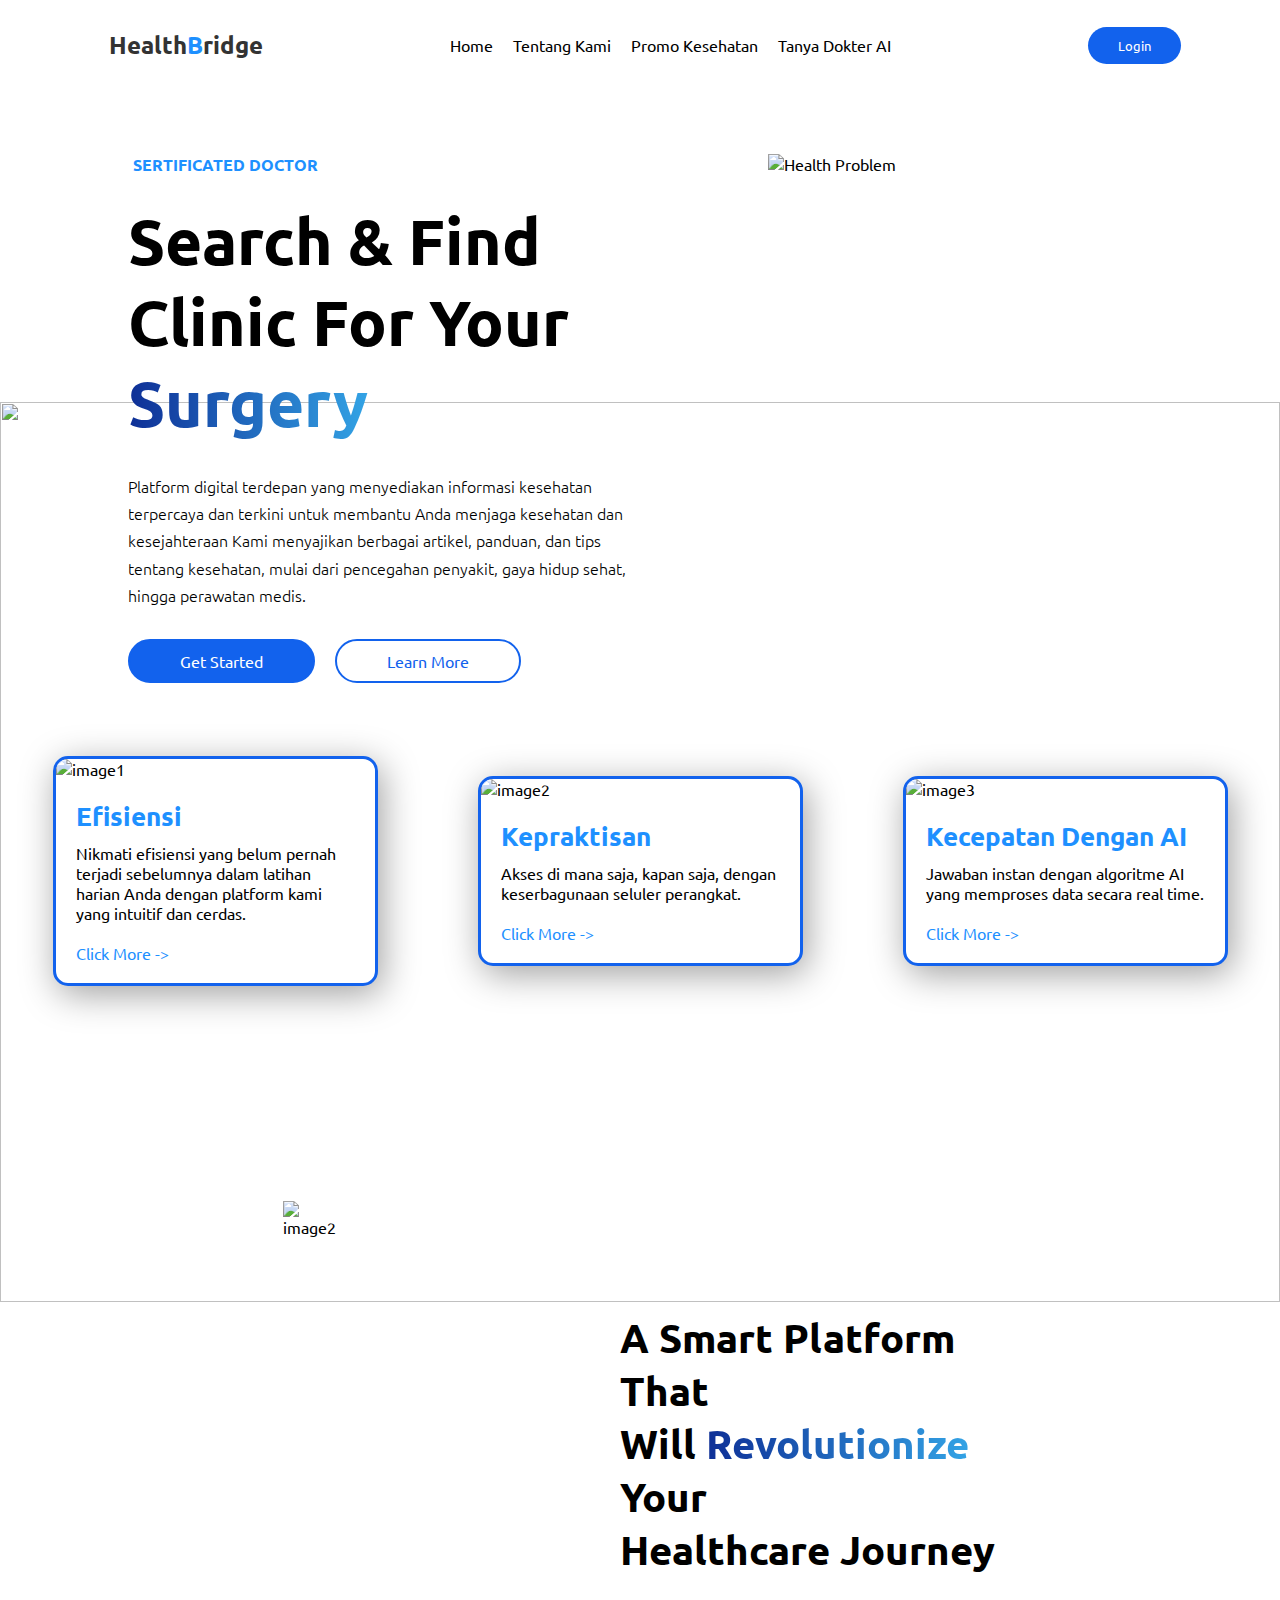
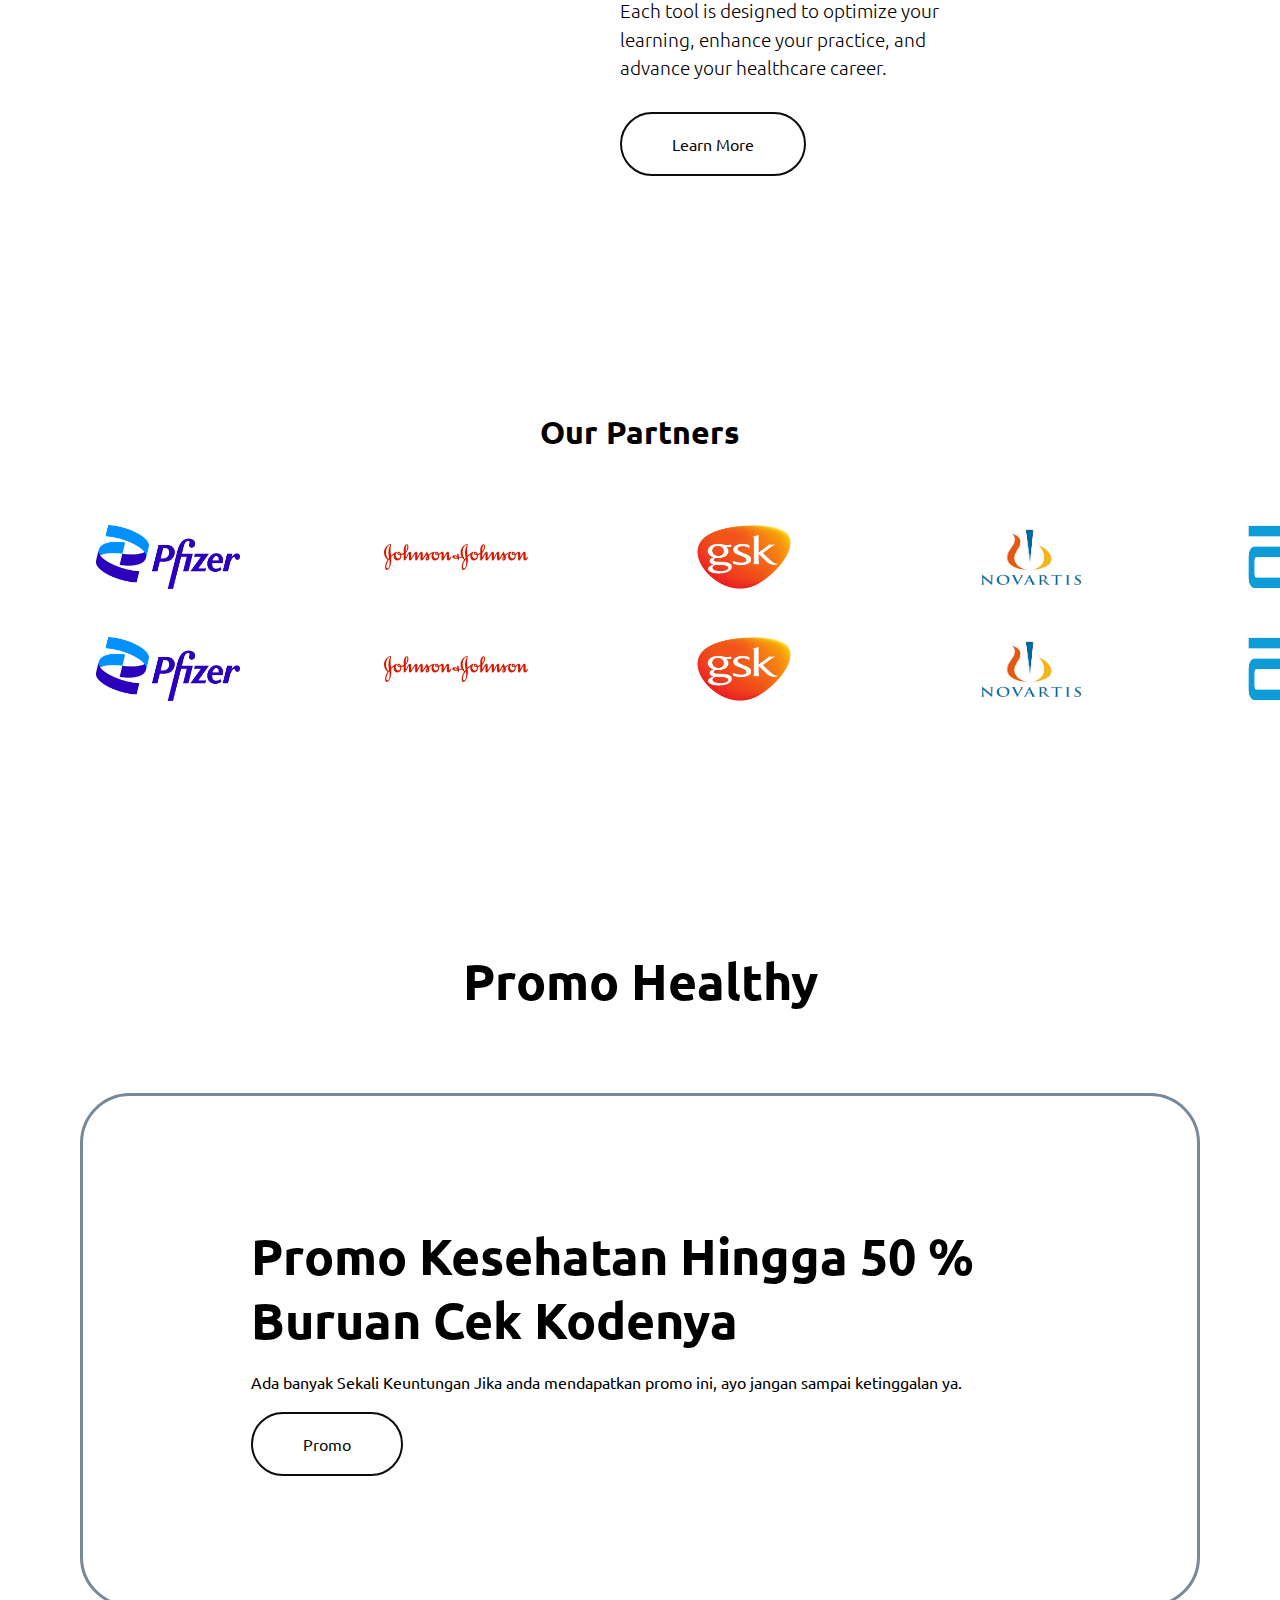
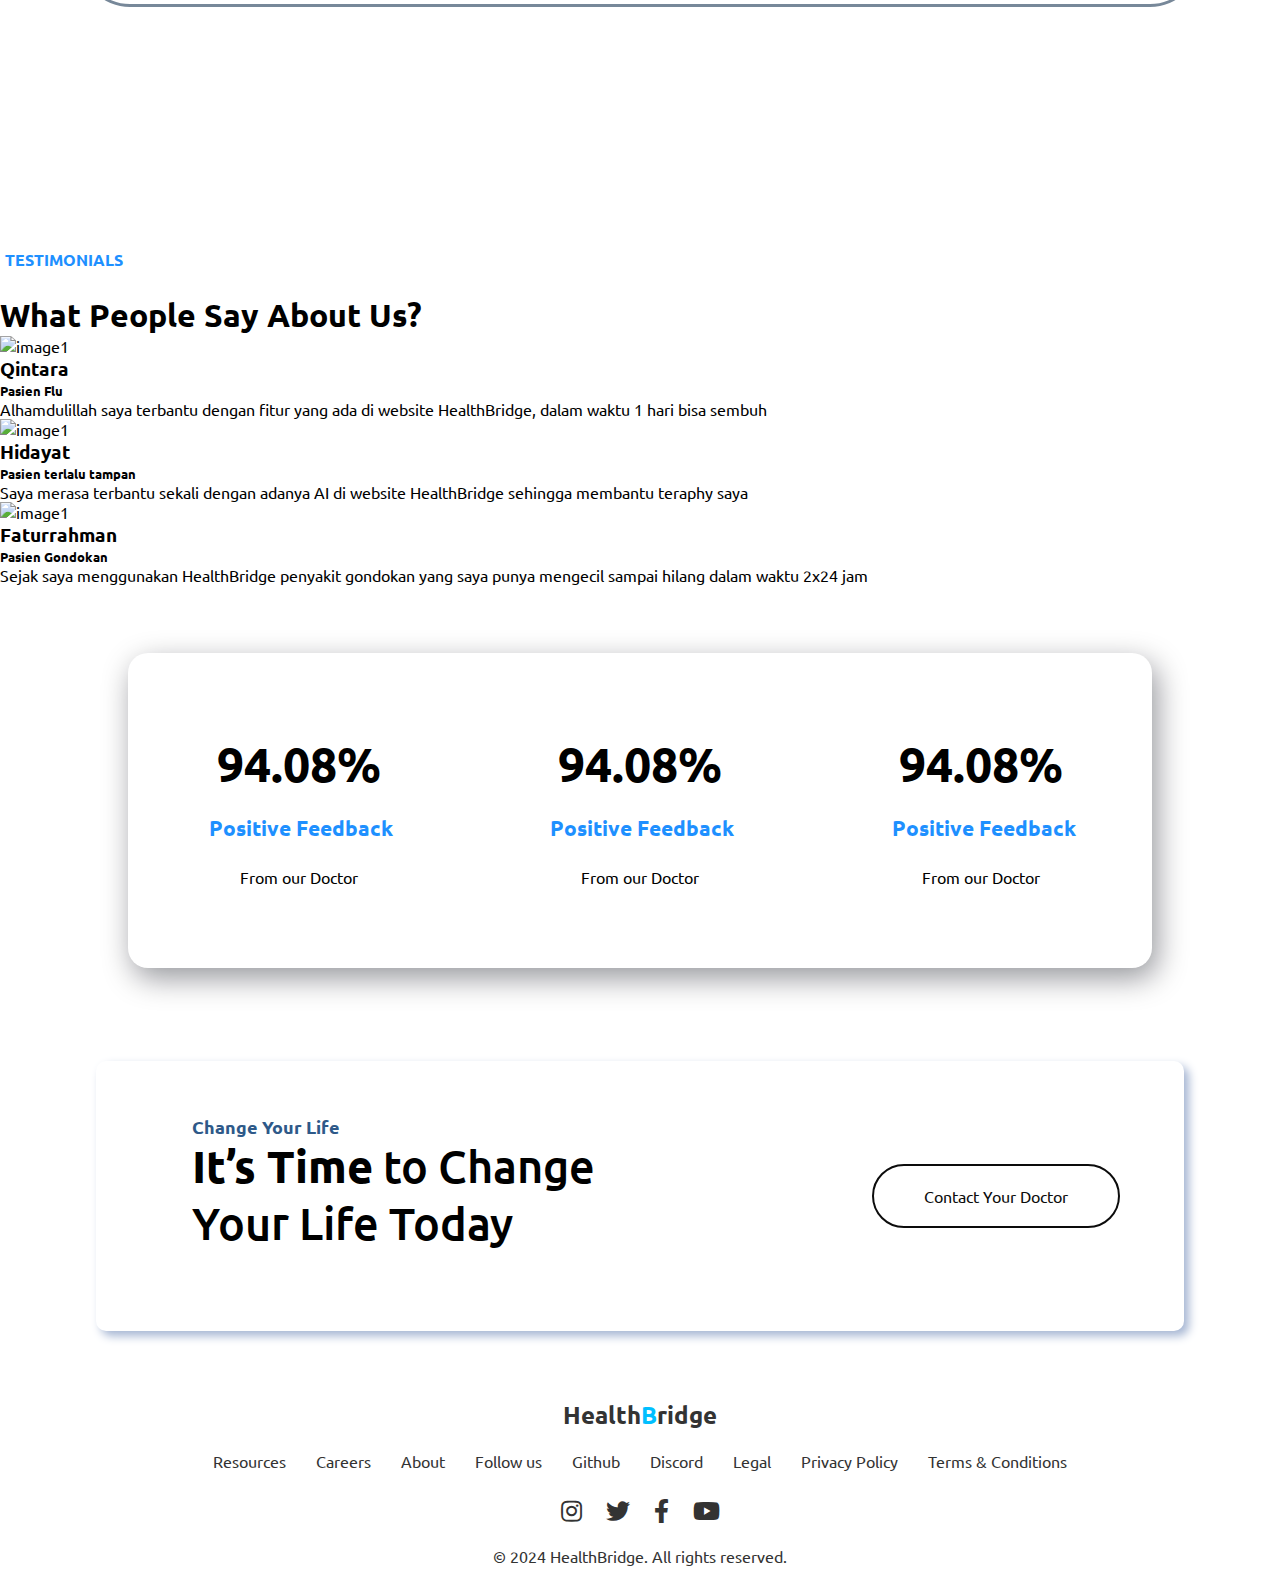
==== index.html @ d7da108d "Merge pull request #13 from fadlanhy-rpl/main" ====
<!DOCTYPE html>
<html lang="en">
  <head>
    <meta charset="UTF-8" />
    <meta name="viewport" content="width=device-width, initial-scale=1.0" />
    <title>HealthBridge</title>
    <link rel="stylesheet" href="Style/style.css" />
    <link rel="stylesheet" href="Style/card.css" />
    <link rel="stylesheet" href="Style/about.css" />
    <link rel="stylesheet" href="Style/image.css" />
    <link rel="stylesheet" href="Style/testimoni.css" />
    <link rel="stylesheet" href="Style/last.css" />
    <link rel="stylesheet" href="Style/loginpopup.css" />
    <link rel="stylesheet" href="Style/brandscroll.css">
    <link rel="stylesheet" href="Style/responsive.css">
    <link rel="stylesheet" href="https://cdnjs.cloudflare.com/ajax/libs/font-awesome/5.15.4/css/all.min.css">

  </head>

  <body>
    <!-- Header -->
    <header>
      <nav class="navbar">
        <div class="logo"><a href="#">Health<span>B</span>ridge</a></div>

        <div class="nav-link">
          <a href="index.html">Home</a>
          <a href="index2about.html">Tentang Kami</a>
          <a href="#">Promo Kesehatan</a>
          <a href="#">Tanya Dokter AI</a>
        </div>

        <button class="btn-login-popup">Login</button>
      </nav>
    </header>

    <div class="wrapper">
      <span class="icon-close">
        <ion-icon name="close"></ion-icon>
      </span>
      <div class="form-box login">
        <h2>Login</h2>
        <form action="#">
          <div class="input-box">
            <span class="icon"><ion-icon name="mail"></ion-icon></span>
            <input type="Email" required />
            <label>Email</label>
          </div>
          <div class="input-box">
            <span class="icon"><ion-icon name="lock-closed"></ion-icon></span>
            <input type="password" required />
            <label>Password</label>
          </div>
          <div class="remember-forgot">
            <label><input type="checkbox" />Remember Me</label>
            <a href="#">Forgot Password?</a>
          </div>
          <button type="submit" class="btn-login">Login</button>
          <div class="login-register">
            <p>
              Don't have an account?<a href="#" class="register-link"
                >Register</a
              >
            </p>
          </div>
        </form>
      </div>

      <div class="form-box register">
        <h2>Registration</h2>
        <form action="#">
          <div class="input-box">
            <span class="icon"><ion-icon name="person"></ion-icon></span>
            <input type="text" required />
            <label>Username </label>
          </div>
          <div class="input-box">
            <span class="icon"><ion-icon name="mail"></ion-icon></span>
            <input type="Email" required />
            <label>Email</label>
          </div>
          <div class="input-box">
            <span class="icon"><ion-icon name="lock-closed"></ion-icon></span>
            <input type="password" required />
            <label>Password</label>
          </div>
          <div class="remember-forgot">
            <label
              ><input type="checkbox" />I agree to the terms & conditions</label
            >
          </div>
          <button type="submit" class="btn-login">Register</button>
          <div class="login-register">
            <p>
              Already have an account?<a href="#" class="login-link">Login</a>
            </p>
          </div>
        </form>
      </div>
    </div>

    <script src="loginpopup.js"></script>
    <script
      type="module"
      src="https://unpkg.com/ionicons@7.1.0/dist/ionicons/ionicons.esm.js"
    ></script>
    <script
      nomodule
      src="https://unpkg.com/ionicons@7.1.0/dist/ionicons/ionicons.js"
    ></script>

    <!-- Header End -->

    <!-- Hero -->

    <section class="container">
      <div class="text">
        <h4>SERTIFICATED DOCTOR</h4>
        <h1 class="title">
          Search & Find Clinic For Your 
          <span class="home-span">Surgery</span>
        </h1>
        <p class="subtitle">
          Platform digital terdepan yang menyediakan informasi kesehatan <br />
          terpercaya dan terkini untuk membantu Anda menjaga kesehatan dan
          kesejahteraan
          Kami menyajikan berbagai artikel, panduan, dan tips tentang kesehatan,
          mulai dari pencegahan penyakit, gaya hidup sehat, hingga perawatan
          medis.
        </p>
        <div class="button-area">
          <a class="btn-gt" href="#">Get Started</a>
          <a class="btn-exp" href="#">Learn More</a>
        </div>
      </div>

      <div class="image">
        <img src="Style/img/img.png" alt="Health Problem" />
      </div>

    </section>

    <!-- Hero End -->

    <!-- card Start -->

    <section class="card-area">
      <img class="bg" src="Style/img/range.png" alt="" />

      <div class="card-area">
        <div class="card">
          <div class="card-image">
            <img src="Style/img/Image1.jpg" alt="image1" />
          </div>
          <div class="content">
            <h3>Efisiensi</h3>
            <p>
              Nikmati efisiensi yang belum pernah terjadi sebelumnya dalam latihan harian Anda dengan
              platform kami yang intuitif dan cerdas.
            </p>
            <a href="#" class="btn-more">Click More -></a>
          </div>
        </div>

        <div class="card">
          <div class="card-image">
            <img src="Style/img/Image2.jpg" alt="image2" />
          </div>
          <div class="content">
            <h3>Kepraktisan</h3>
            <p>
              Akses di mana saja, kapan saja, dengan keserbagunaan seluler
              perangkat.
            </p>
            <a href="#" class="btn-more">Click More -></a>
          </div>
        </div>

        <div class="card">
          <div class="card-image">
            <img src="Style/img/Image3.jpg " alt="image3" />
          </div>
          <div class="content">
            <h3>Kecepatan Dengan AI</h3>
            <p>
              Jawaban instan dengan algoritme AI yang memproses data secara real time.
            </p>
            <a href="#" class="btn-more">Click More -> </a>
          </div>
        </div>
      </div>
    </section>

    <!-- Card End -->

    <!-- About Start -->

    <section class="about">
      <div class="about-area">
        <div class="about-image">
          <img class="image" src="Style/img/ilustration.png" alt="image2" />
        </div>

        <div class="about-content">
          <h1 class="title-about">
            A Smart Platform That <br />Will
            <span class="about-span">Revolutionize</span> Your <br />Healthcare
            Journey
          </h1>
          <p class="subtitle-about">
            Each tool is designed to optimize your<br />
            learning, enhance your practice, and<br />
            advance your healthcare career.
          </p>
          <div class="btn-area2">
            <a class="btn-lm" href="#">Learn More</a>
          </div>
        </div>
      </div>
    </section>

    <!-- About End -->

    <!-- Brand Scroll -->

    <section class="partners-section">
        <div class="brand-scroll-title">
            <h3>Our Partners</h3> 

            <div class="logos-slider">
                <div class="overflow-slider">
                     <div class="logos-wrapper"> 

                        <div class="logos-item">
                            <img src="Style/img/asset/brand1.png" alt="">
                        </div>
                        <div class="logos-item">
                            <img src="Style/img/asset/brand2.svg" alt="">
                        </div>
                        <div class="logos-item">
                            <img src="Style/img/asset/brand3.png" alt="">
                        </div>
                        <div class="logos-item">
                            <img src="Style/img/asset/brand4.png" alt="">
                        </div>
                        <div class="logos-item">
                            <img src="Style/img/asset/brand5.png" alt="">
                        </div>
                     </div>

                     <div class="logos-wrapper"> 

                        <div class="logos-item">
                            <img src="Style/img/asset/brand6.png" alt="">
                        </div>
                        <div class="logos-item">
                            <img src="Style/img/asset/brand7.png" alt="">
                        </div>
                        <div class="logos-item">
                            <img src="Style/img/asset/brand8.png" alt="">
                        </div>
                        <div class="logos-item">
                            <img src="Style/img/asset/brand9.png" alt="">
                        </div>
                        <div class="logos-item">
                            <img src="Style/img/asset/brand10.png" alt="">
                        </div>

                     </div>
                </div>

                <div class="overflow-slider reverse">
                    <div class="logos-wrapper"> 

                       <div class="logos-item">
                           <img src="Style/img/asset/brand1.png" alt="">
                       </div>
                       <div class="logos-item">
                           <img src="Style/img/asset/brand2.svg" alt="">
                       </div>
                       <div class="logos-item">
                           <img src="Style/img/asset/brand3.png" alt="">
                       </div>
                       <div class="logos-item">
                           <img src="Style/img/asset/brand4.png" alt="">
                       </div>
                       <div class="logos-item">
                           <img src="Style/img/asset/brand5.png" alt="">
                       </div>
                    </div>

                    <div class="logos-wrapper"> 

                       <div class="logos-item">
                           <img src="Style/img/asset/brand6.png" alt="">
                       </div>
                       <div class="logos-item">
                           <img src="Style/img/asset/brand7.png" alt="">
                       </div>
                       <div class="logos-item">
                           <img src="Style/img/asset/brand8.png" alt="">
                       </div>
                       <div class="logos-item">
                           <img src="Style/img/asset/brand9.png" alt="">
                       </div>
                       <div class="logos-item">
                           <img src="Style/img/asset/brand10.png" alt="">
                       </div>

                    </div>
               </div>
            </div>
        </div>
    </section>
 


    <!-- Brand Scroll end  -->

    <!-- Promo Area -->
    <section class="promo">
      <div class="title-promo">
        <h1 class="tlsn-promo">Promo Healthy</h1>
      </div>

      <div class="promo-area">
        <div class="img-promo">
          <img src="Style/img/image.png" alt="" />
        </div>
        <div class="content-promo">
          <h1 class="title-promo">
            Promo Kesehatan Hingga 50 % Buruan Cek Kodenya
          </h1>
          <p class="deskripsi">
            Ada banyak Sekali Keuntungan Jika anda mendapatkan promo ini, ayo
            jangan sampai ketinggalan ya.
          </p>
          <div class="btn-area2">
            <a class="btn-lm" href="#popup">Promo</a>
          </div>
        </div>
      </div>
    </section>

    <!-- Promo Are end-->

    <!-- Pop Up  -->
    <div class="popup" id="popup">
      <div class="popup-content">
        <a href="#" class="popup-close">&times;</a>
        <div class="popup-img">
          <img src="Style/img/image.png" alt="Tim Kami" />
          <img src="Style/img/image.png" alt="Anggota Tim" />
          <img src="Style/img/image.png" alt="Anggota Tim" />
          <img src="Style/img/image.png" alt="Anggota Tim" />
        </div>

        <div class="popup-header">
          <h1>Mulai Booking Sekarang</h1>
          <h2>Silakan baca syarat dan ketentuan sebelum booking</h2>
        </div>

        <div class="popup-text">
          <p>
            Kami adalah tim pengembang full-stack yang berdedikasi untuk
            memberikan solusi web terbaik untuk bisnis Anda. Dengan pengalaman
            luas dalam berbagai teknologi, kami siap membantu mewujudkan visi
            digital Anda.
          </p>
          <p>
            Layanan kami mencakup pengembangan website, aplikasi mobile, dan
            integrasi sistem. Kami mengutamakan kualitas, keamanan, dan performa
            dalam setiap proyek yang kami kerjakan.
          </p>
        </div>

        <a href="#" class="popup-btn">Booking Sekarang</a>
      </div>
    </div>

    <!-- Testimoni -->

    <section class="testimoni-sec">
      <div class="h4-testi">
        <h4 class="tulisan-testimoni">TESTIMONIALS</h4>
      </div>
      <div class="h1-testi">
        <h1 class="tulisan-judultesti">What People Say About Us?</h1>
      </div>

      <div class="testimoni-area">
        <div class="testimoni-card">
          <div class="testimoni-image">
            <img src="Style/img/Image1.jpg" alt="image1" />
          </div>
          <div class="testimoni">
            <h3>Qintara</h3>
            <h5>Pasien Flu</h5>
            <p>
              Alhamdulillah saya terbantu dengan fitur yang ada di website
              HealthBridge, dalam waktu 1 hari bisa sembuh
            </p>
          </div>
        </div>

        <div class="testimoni-card">
          <div class="testimoni-image">
            <img src="Style/img/Image1.jpg" alt="image1" />
          </div>
          <div class="testimoni">
            <h3>Hidayat</h3>
            <h5>Pasien terlalu tampan</h5>
            <p>
              Saya merasa terbantu sekali dengan adanya AI di website
              HealthBridge sehingga membantu teraphy saya
            </p>
          </div>
        </div>

        <div class="testimoni-card">
          <div class="testimoni-image">
            <img src="Style/img/Image1.jpg" alt="image1" />
          </div>
          <div class="testimoni">
            <h3>Faturrahman</h3>
            <h5>Pasien Gondokan</h5>
            <p>
              Sejak saya menggunakan HealthBridge penyakit gondokan yang saya
              punya mengecil sampai hilang dalam waktu 2x24 jam
            </p>
          </div>
        </div>
      </div>
    </section>

    <!-- Testimoni End -->

    <!-- Feedback Start -->

    <section class="feedback">
      <div class="feedback-area">
        <div class="content-feed">
          <h3>94.08%</h3>
          <h4>Positive Feedback</h4>
          <p>From our Doctor</p>
        </div>

        <div class="content-feed">
          <h3>94.08%</h3>
          <h4>Positive Feedback</h4>
          <p>From our Doctor</p>
        </div>

        <div class="content-feed">
          <h3>94.08%</h3>
          <h4>Positive Feedback</h4>
          <p>From our Doctor</p>
        </div>
      </div>
    </section>
    <!-- Feedback End -->

    <!-- Feedback Start -->

    <section class="last">
      <div class="last-area">
        <div class="content-last">
          <h3>Change Your Life</h3>
          <h4 class="last1">
            <span class="last-text">It’s Time</span> to Change <br />
            Your Life Today
          </h4>
        </div>

        <div class="btn-area3">
          <a class="btn-lt" href="#">Contact Your Doctor</a>
        </div>
      </div>
    </section>
    <!-- Feedback End -->

    <!-- Footer -->
    <!-- <footer class="footer">
      <div class="footer-content">
        <div class="footer-links animate-fade-in">
          <ul>
            <li>
              <a href="#" class="animate-slide-up hover-effect">Tentang</a>
            </li>
            <li>
              <a href="#" class="animate-slide-up hover-effect">Manfaat</a>
            </li>
            <li><a href="#" class="animate-slide-up hover-effect">Karir</a></li>
            <li>
              <a href="#" class="animate-slide-up hover-effect">Dukungan</a>
            </li>
          </ul>
        </div>
        <div class="footer-sosial animate-fade-in">
          <a href="#" class="animate-rotate social-icon"
            ><img src="Style/img/facebook (1).png" alt="Facebook"
          /></a>
          <a href="#" class="animate-rotate social-icon"
            ><img src="Style/img/twitter.png" alt="Twitter"
          /></a>
          <a href="#" class="animate-rotate social-icon"
            ><img src="Style/img/instagram (1).png" alt="Instagram"
          /></a>
        </div>
      </div>
      <p class="copyright animate-fade-in">
        &copy; 2024 HealthBridge.com Hak Cipta Dilindungi.
      </p>
    </footer> -->

    <footer>
      <div class="footer-container">
        <a href="#" class="logo">Health<span class="highlight">B</span>ridge</a>
        
        <div class="footer-menu">
          <ul>
            <li><a href="#">Resources</a></li>
            <li><a href="#">Careers</a></li>
            <li><a href="#">About</a></li>
            <li><a href="#">Follow us</a></li>
            <li><a href="#">Github</a></li>
            <li><a href="#">Discord</a></li>
            <li><a href="#">Legal</a></li>
            <li><a href="#">Privacy Policy</a></li>
            <li><a href="#">Terms & Conditions</a></li>
          </ul>
        </div>
    
        <div class="social-icons">
          <a href="#"><i class="fab fa-instagram"></i></a>
          <a href="#"><i class="fab fa-twitter"></i></a>
          <a href="#"><i class="fab fa-facebook-f"></i></a>
          <a href="#"><i class="fab fa-youtube"></i></a>
        </div>
        
        <p class="copyright">&copy; 2024 HealthBridge. All rights reserved.</p>
      </div>
    </footer>
    <!-- Scripts -->
    <script src="script.js">
    </script>
    <!-- Footer End -->
  </body>
</html>
---- Style/style.css ----
@import url("https://fonts.googleapis.com/css2?family=Inter:wght@100..900&family=Kalnia+Glaze:wght@100..700&family=Ubuntu:ital,wght@0,300;0,400;0,500;0,700;1,300;1,400;1,500;1,700&display=swap");
@import url("https://fonts.googleapis.com/css2?family=Inter:wght@100..900&family=Kalnia+Glaze:wght@100..700&family=Ubuntu:ital,wght@0,300;0,400;0,500;0,700;1,300;1,400;1,500;1,700&display=swap");
* {
  padding: 0;
  margin: 0;
  box-sizing: border-box;
  font-family: "Ubuntu", sans-serif;
}

body {
  width: 100vw;
  height: 100vh;
  background-color: #ffffff;
}

/* Navbar Start */

header {
  z-index: 10;
    position: sticky;
    justify-content: space-between;
    display: flex;
    align-items: center;
    top: 0;
    background-color: #ffffff;
    color: #000000;
    height: 10%;
    width: 100%;
    animation: fadeIn 3s ease-in-out;
}

.logo,span {
  color: dodgerblue;
  font-weight: bold;
}

.navbar {
  padding: 1rem;
  display: flex;
  width: 100%;
  height: 100%;
  justify-content: space-around;
  align-items: center;
}

.navbar a {
  color: #000000;
  text-decoration: none;
  font-size: 16px;
  padding: 10px;
  justify-content: space-between;
}

.logo {
  font-size: 20px;
  color: #000000;
  text-decoration: none;
}

.logo a {
  color: inherit;
  font-size: inherit;
  text-decoration: none;
  transition: 1s ease-in-out;
}

.logo a:hover {
  color: dodgerblue;
  font-size: 23px;
}

.nav-link {
  display: flex;
  font-size: 1rem;
  align-items: center;
  margin-right: 20px;
}

.nav-link a {
  position: relative;
  color: inherit;
  font-size: inherit;
  transition: font-size 1s;
  transition: 1s ease-in-out;
}

.nav-link a:hover {
  color: #1e90ff;
  font-size: 1.1rem;
}

.nav-link a {
  position: relative;
  transition: font-size 1s;
}

.nav-link a::after {
  content: "";
  position: absolute;
  left: 50%;
  bottom: 6px;
  width: 0;
  height: 3px;
  background: #1e90ff;
  transition: width 1s, left 1s;
}

.nav-link a:hover{
  font-size: 1.1em;
  text-shadow: 0 0 1px #1e90ff, 0 0 1px #1e90ff, 0 0 1px #1e90ff;
  transition: font-size 1s, text-shadow 1s;
}

.nav-link a:hover::after {
  width: 100%;
  left: 0;
}

.btn-login-popup {
  padding: 10px 30px;
  background-color: #1262ed;
  color: #ffffff;
  border: none;
  border-radius: 20px;
  cursor: pointer;
  transition: 1s ease-in-out;
}

.btn-login-popup:hover {
  transform: translateY(-10px);
  transform: translateX(-2px);
  background-color: #0c0c0c;
  box-shadow: 4px 8px 20px 0px #0304106b;
  color: white;
}
/* Navbar End */

/* Hero start */

.container {
  width: 100%;
  height: 50vh;
  margin-bottom: 10%;
  display: flex;
}

.text {
  width: 100%;
  animation: slideRight 2s ease-in-out;
  margin-left: 10%;
  margin-top: 5%;
}

h4 {
  margin-left: 5px;
  color: dodgerblue;
  margin-bottom: 25px;
}
.title {
  font-size: 4rem;
  margin-bottom: 30px;
}

.home-span {
  background: linear-gradient(to left, #33a3e5, #0e2f96);
  -webkit-background-clip: text;
  -webkit-text-fill-color: transparent;
  font-weight: bold;
}

.subtitle {
  font-size: 1rem;
  margin-bottom: 30px;
  font-weight: 250;
  line-height: 1.7;
}

.subtitle a {
  color: #030410;
  text-decoration: underline;
}

.button-area {
  display: flex;
  justify-self: start;
  width: 100%;
  left: 0;
}

.btn-gt {
  gap: 10px;
  border: #1262ed solid 2px;
  background-color: #1262ed;
  color: #ffffff;
  margin-right: 10px;
  padding: 10px 50px;
  text-decoration: none;
  border-radius: 50px;
  transition: background-color 1s ease-in-out;
}

.btn-gt:hover {
  background-color: white;
  color: #1262ed;
}

.btn-exp {
  border: #1262ed solid 2px;
  color: #1262ed;
  padding: 10px 50px;
  margin-left: 10px;
  text-decoration: none;
  border-radius: 50px;
  transition: 1s ease-in-out;
}

.btn-exp:hover {
  background-color: #1262ed;
  color: white;
}

.image {
  z-index: -10;
  position: relative;
  margin-top: 5%;
  margin-left: 10%;
  display: flex;
  align-items: flex-end;
  width: 100%;
  height: 100%;
  justify-content: flex-end;
  animation: slideLeft 2s ease-in-out;
}

@media screen and (max-width: 768px) {
  .container {
    grid-template-columns: 50%;
  }
}
.image img {
  display: flex;
  margin-right: 20%;
  margin-top: -15%;
  flex-direction: row;
  position: relative;
  width: 100%;
  height: 100%;
  max-width: 100%; 
  max-height: 100vh; 
}

/* Hero end */


/*fedback start */

section.feedback {
  height: 50%;
  width: 100%;
  display: flex;
  justify-content: center;
  align-items: center;
  z-index: -10;
}

.feedback-area {
  background-image: url(img/bgfeed.png);
  background-position: center;
  background-size: cover;
  border-radius: 20px;
  height: 70%;
  width: 80%;
  display: flex;
  justify-content: space-around;
  align-items: center;
  box-shadow: 5px 10px 30px 0px #0304106b;
  transition: 1s;
  animation: appear 5s linear;
  animation-timeline: view();
  animation-range: entry 0% cover 40%;
}

.feedback-area:hover {
  box-shadow: 5px 10px 45px dodgerblue;
  transform: translateY(-20px);
}

.content-feed {
  display: flex;
  flex-direction: column;
  justify-content: center;
  align-items: center;
}

.feedback-area h3 {
  font-size: 3rem;
  margin-bottom: 20px;
}

.feedback-area h4 {
  font-size: 1.3rem;
}

/* feedback end */


/* Promo Start */

.promo {
  width: 100vw;
  height: 100vh;
  box-sizing: border-box;
  margin-top: 10%;
}

.tlsn-promo{
  text-align: center;
}

.title-promo {
  font-size: 2.5rem;
  margin-bottom: 20px;
  text-align: start;
}

.title-promo h1 {
  font-size: inherit;
  animation: slideUp 1s linear;
  animation-timeline: view();
  animation-range: entry 0% cover 30%;
}

.promo-area {
  margin: 5rem;
  padding: 2rem;
  display: flex;
  /* align-items: center; Center items vertically */
  box-sizing: border-box;
  border-radius: 50px;
  border: lightslategray 3px solid;
  transition: 1s;
  animation: appear 5s linear;
  animation-timeline: view();
  animation-range: entry 0% cover 40%;
}

.img-promo {
  margin: 0;
}

.img-promo img {
  margin-left: 40px;
  margin-top: 60px;
  margin-bottom: -90px;
  width: 90%; /* Ensure image fills container width */
  height: auto; /* Maintain aspect ratio */
}

.content-promo {
  margin: 3rem;
  padding: 3rem;
  margin-right: 60px;
}

.title-promo {
  font-size: 50px;
}

.deskripsi {
  margin-bottom: 20px;
}

.btn-area2 {
  width: 100%;
  display: flex;
  justify-content: flex-start;
}

.btn-lm {
  border: #0c0c0c solid 2px;
  color: #0c0c0c;
  padding: 20px 50px;
  text-decoration: none;
  border-radius: 50px;
  transition: 1s ease-in-out;
}

.promo-area:hover {
  border: #1262ed 3px solid;
  box-shadow: 5px 10px 40px dodgerblue;
  transform: translateY(-20px);
}

/* Promo End */

/* popup start */

.popup {
  width: 100%;
  height: 100vh;
  background-color: rgba(0, 0, 0, 0.8);
  position: fixed;
  top: 0;
  left: 0;
  z-index: 10;
  opacity: 0;
  visibility: hidden;
  transition: all 0.3s;
}

.popup-content {
  width: 80%;
  max-width: 600px;
  background-color: white;
  border-radius: 15px;
  box-shadow: 0 10px 30px rgba(0, 0, 0, 0.2);
  padding: 20px;
  animation: popupFadeIn 0.5s ease-out;
  position: absolute;
  top: 15%;
  left: 33%;
  transform: translate(-50% -50%) scale(0.25);
  opacity: 0;
  transition: all 0.5s 0.1s;
}

.popup-img {
  display: flex;
  flex-wrap: wrap;
  justify-content: space-between;
  width: 100%;
  margin-bottom: 20px;
}

.popup-img img {
  width: calc(50% - 5px);
  height: 150px;
  object-fit: cover;
  border-radius: 10px;
  margin-bottom: 10px;
  transition: transform 0.3s ease;
}

.popup-img img:hover {
  transform: scale(1.05);
}

.popup-header {
  text-align: center;
  margin-bottom: 15px;
}

.popup-header h1 {
  font-size: 22px;
  color: #333;
  margin-bottom: 5px;
}

.popup-header h2 {
  font-size: 14px;
  color: #666;
}

.popup-text {
  color: #444;
  line-height: 1.5;
  margin-bottom: 15px;
  font-size: 14px;
}

.popup-btn {
  display: block;
  width: 100%;
  padding: 10px;
  background-color: #068cd5;
  color: white;
  text-align: center;
  border-radius: 5px;
  text-decoration: none;
  transition: background-color 0.3s ease;
}

.popup-btn:hover {
  background-color: #0570a8;
}

.popup-close:link,
.popup-close:visited {
  position: absolute;
  top: -10px;
  right: 5px;
  font-size: 30px;
  text-decoration: none;
  color: #333;
}

.close-btn:hover {
  color: #333;
}

#popup:target {
  opacity: 1;
  visibility: visible;
}

#popup:target .popup-content {
  opacity: 1;
  transform: translate(-50% -50%) scale(1);
}

/* popup end */

/* Footer Start*/
/* 
.footer {
  background-color: transparent;
  height: 30vh;
  width: 100%;
}
.footer-content {
  padding-top: 100px;
  display: flex;
  justify-content: space-around;
  align-items: center;
  flex-wrap: wrap;
}
.footer-links ul {
  list-style: none;
  display: flex;
  gap: 20px;
}

.footer-links a {
  text-decoration: none;
  position: relative;
  color: #030013;
  font-weight: 600;
  transition: color 0.3s ease;
  transition: 1s ease-in-out;
}

.footer-links a::after {
  content: "";
  position: absolute;
  left: 50%;
  bottom: -4px;
  width: 0;
  height: 3px;
  background: #001428;
  transition: width 1s, left 1s;
}

.footer-links a:hover {
  font-size: 1.1em;
  text-shadow: 0 0 1px #001428, 0 0 1px #001428, 0 0 1px #001428;
  transition: font-size 1s, text-shadow 1s;
}

.footer-links a:hover::after {
  width: 100%;
  left: 0;
}

.footer-sosial {
  display: flex;
  gap: 15px;
}
.social-icon img {
  width: 30px;
  height: 30px;
  transition: transform 0.3s ease;
}
.social-icon:hover img {
  transform: scale(1.2);
}
.copyright {
  text-align: center;
  margin-top: 40px;
  font-size: 0.9em;
} */

/* Footer Styling */
footer {
  background-color: white;
  color: #333;
  padding: 20px 0;
  font-family: 'Arial', sans-serif;
  text-align: center;
  margin-top: 3rem;
}

.footer-container {
  max-width: 1200px;
  margin: auto;
  padding: 0 20px;
}

.logo {
  font-size: 24px;
  font-weight: bold;
  color: #333;
}

.logo .highlight {
  color: #00BFFF; /* Biru muda untuk huruf 'B' */
}

/* Menu Styling with Animation */
.footer-menu ul {
  list-style: none;
  padding: 0;
  margin: 20px 0;
  display: flex;
  justify-content: center;
  flex-wrap: wrap;
}

.footer-menu ul li {
  margin: 0 15px;
  position: relative;
}

.footer-menu ul li a {
  color: #333;
  text-decoration: none;
  padding-bottom: 5px;
  position: relative;
  display: inline-block;
  transition: color 0.3s ease;
}

.footer-menu ul li a::after {
  content: '';
  position: absolute;
  width: 0;
  height: 2px;
  background-color: #00BFFF;
  bottom: 0;
  left: 50%;
  transform: translateX(-50%);
  transition: width 0.4s ease;
}

.footer-menu ul li a:hover::after {
  width: 100%;
}

.footer-menu ul li a:hover {
  color: #00BFFF;
}

/* Social Icons Styling with 3D Animation */
.social-icons {
  margin: 20px 0;
}

.social-icons a {
  margin: 0 10px;
  color: #333;
  font-size: 24px;
  transition: transform 0.3s ease, color 0.3s ease;
}

.social-icons a:hover {
  color: #00BFFF;
  transform: scale(1.3) rotateX(15deg) rotateY(15deg);
}

/* Responsiveness */
@media (max-width: 768px) {
  .footer-menu ul {
    flex-direction: column;
    text-align: center;
  }

  .footer-menu ul li {
    margin: 10px 0;
  }

  .social-icons {
    margin: 20px auto;
    display: flex;
    justify-content: center;
  }
}


/* Footer end */





/* Other */






.animate-fadein {
  animation: fadeIn 1s ease-in-out;
}
.animate-slideup {
  animation: slideUp 0.5s ease-out;
}
.animate-rotate {
  animation: rotate 0.5s ease-in-out;
}

/* animation frame */

@keyframes popupFadeIn {
  from {
    opacity: 0;
    transform: translateY(-20px);
  }
  to {
    opacity: 1;
    transform: translateY(0);
  }
}

/* keyframe area */

@keyframes fadeIn {
  from {
    opacity: 0;
  }
  to {
    opacity: 1;
  }
}

@keyframes appear {
  from {
    opacity: 0;
    scale: 0.5;
  }
  to {
    opacity: 1;
    scale: 1;
  }
}

@keyframes slideUp {
  from {
    transform: translateY(150px);
    opacity: 0;
  }
  to {
    transform: translateY(0);
    opacity: 1;
  }
}

@keyframes rotate {
  from {
    transform: rotate(0deg);
  }
  to {
    transform: rotate(360deg);
  }
}

@keyframes slideLeft {
  from {
    transform: translateX(40px);
    opacity: 0;
  }
  to {
    transform: translateX(0);
    opacity: 1;
  }
}

@keyframes slideRight {
  from {
    transform: translateX(-40px);
    opacity: 0;
  }
  to {
    transform: translateX(0);
    opacity: 1;
  }
}

/* keyframe khusus */

@keyframes slideLeft1 {
  from {
    transform: translateX(200px);
    opacity: 0;
  }
  to {
    transform: translateX(0);
    opacity: 1;
  }
}

@keyframes slideRight1 {
  from {
    transform: translateX(-200px);
    opacity: 0;
  }
  to {
    transform: translateX(0);
    opacity: 1;
  }
}

/* keyframe khusus end */

@keyframes rotate {
  from {
    transform: rotate(0deg);
  }
  to {
    transform: rotate(360deg);
  }
}
---- Style/card.css ----
@import url("https://fonts.googleapis.com/css2?family=Inter:wght@100..900&family=Kalnia+Glaze:wght@100..700&family=Ubuntu:ital,wght@0,300;0,400;0,500;0,700;1,300;1,400;1,500;1,700&display=swap");

* {
  margin: 0px;
  padding: 0px;
  box-sizing: border-box;
  font-family: "Ubuntu", sans-serif;
}

.card-area {
  animation: slideUp 2s linear;
  animation-timeline: view();
  animation-range: entry 0% cover 40%;
  margin-top: 3%;
  display: flex;
  flex-wrap: wrap;
  justify-content: center;
  align-items: center;
}

.card {
  width: 325px;
  margin: 50px;
  border: #1262ed 3px solid;
  border-radius: 15px;
  box-shadow: 0 0 10px rgba(0, 0, 0, 0, 0.2);
  overflow: hidden;
  background-color: white;
  box-shadow: 4px 8px 36px #03030360;
  transition: 1s;
}

.card:hover {
  box-shadow: 5px 10px 40px dodgerblue;
  width: 350px;
}

.card-image {
  width: 100%;
}

.card-image img {
  width: 100%;
  height: auto;
}
.content {
  padding: 20px;
}

.content h3 {
  font-size: 26px;
  margin-bottom: 10px;
  color: dodgerblue;
}

.content p {
  font-size: 16px;
  margin-bottom: 20px;
  color: black;
}

.content .btn-more {
  display: inline;
  padding: 0px;
  color: dodgerblue;
  text-decoration: none;
  border-radius: 4px;
  transition: 1s;
}

.btn-more:hover {
  color: #1262ed;
  font-size: 15px;
}

.bg {
  position: absolute;
  z-index: -10;
  width: 100%;
  height: 100vh;
}

.bg img {
  display: flex;
  width: 100%;
  height: 70%; 
}

.img-bg {
  width: 100%;
  height: 100%;
  background-color: rgba(0, 0, 0, 0.5);
}
---- Style/about.css ----
/* About start */

section.about {
    margin-bottom: 5%;
    display: flex;
    justify-content: space-between;
    margin-top: 10%;
    /* background-image: url(img/bg-about.png);
    background-position: center;
    background-size: cover; */
    /* display: grid;
    grid-template-columns: 50% 50%; */
    width: 100vw;
    height: 80%;
  }

  .about-area{
    display: flex;
    width: 100%;
    height: 100%;
    justify-content: space-evenly;
  }

  .about-image {
    margin-top: 1%;
    animation: slideRight1 5s linear;
    animation-timeline: view();
    animation-range: entry 0% cover 40%;
    display: flex;
    justify-content: flex-end;
    transition: 0.3s ease-in-out;
  }

  .about-image img {
    display: flex;
    flex-direction: row;
    position: relative;
    margin-top: 35%;
    width: 100%;
    height: 100%;
    max-width: 100%;
    max-height: 50vh; 
  }

  .about-image:hover{
    animation: scale-up 1s infinite alternate;
  }

  .about-content {
    width: 100%;
    margin-top: 3%;
    margin-right: 0px;
    display: flex;
    justify-content: center;
    flex-direction: column;
    align-items: flex-start;
    width: 30%;
    animation: slideLeft1 5s linear;
    animation-timeline: view();
    animation-range: entry 0% cover 40%;
  }
  
  .title-about {
    font-size: 2.5rem;
    margin-bottom: 20px;
  }
  
  span.about-span {
    background: linear-gradient(to left, #33A3E5, #0E2F96);
    -webkit-background-clip: text;
    -webkit-text-fill-color: transparent;
    font-weight: bold;
  }
  
  .subtitle-about {
    font-size: 1.2rem;
    margin-bottom: 30px;
    font-weight: 300;
    line-height: 1.5;
  }
  
  .btn-area2 {
    width: 100%;
    display: flex;
    justify-content: flex-start;
  }
  
  .btn-lm {
    border: #0c0c0c solid 2px;
    color: #0c0c0c;
    padding: 20px 50px;
    text-decoration: none;
    border-radius: 50px;
    transition: 1s ease-in-out;
  }
  
  .btn-lm:hover {
    transform: translateY(-10px);
    transform: translateX(-10px);
    background-color: #0c0c0c;
    box-shadow: 4px 8px 20px 0px #0304106b;
    color: white;
  }

  /* About end */
---- Style/last.css ----
/* section fedback */

section.last {
    /* height: 100%; */
    width: 100%;
    height: 30%;
    display: flex;
    justify-content: center;
    margin-top: 2%;
    align-items: center;
    z-index: -10;
  }
  
  .last-area {
    /* background-color: #ffffff; */
    background-image: url(img/bg-last.png);
    background-position: center;
    background-size: cover;
    border-radius: 10px;
    height: 100%;
    width: 85%;
    display: flex;
    justify-content:space-between;
    align-items: center;
    box-shadow: 5px 5px 10px 0px #a6b6d3;
    transition: 1s;
    animation: appear 5s linear;
    animation-timeline: view();
    animation-range: entry 0% cover 40%;
  }
  
  .last-area:hover {
    box-shadow: 5px 10px 45px #1e90ff;
    border: #1e90ff solid 4px;
    transform: translateY(-20px);
  }
  
  .content-last {
    margin-left: 6rem;
    display: flex;
    flex-direction: column;
    justify-content: flex-start;
    align-items: start;
  }
  
  .last-area h4 {
    font-size: 2.8rem;
    margin-left: 0;
  }

  span.last-text{
    font-weight: 1000;
    color: black;
  }
  
  .last-area h3 {
    color: #2e5989;
    font-size: 1.1rem;
  }

  .last1 {
    color: black;
    font-weight: 500;
  }

  .btn-area3 {
    display: flex;
    margin-right: 4rem;
  }
  
  .btn-lt {
    border: #0c0c0c solid 2px;
    color: #0c0c0c;
    padding: 20px 50px;
    text-decoration: none;
    border-radius: 50px;
    transition: 1s ease-in-out;
  }
  
  .btn-lt:hover {
    transform: translateY(-10px);
    transform: translateX(-10px);
    background-color: #0c0c0c;
    box-shadow: 4px 8px 20px 0px #0304106b;
    color: white;
  }
---- Style/loginpopup.css ----
@import url("https://fonts.googleapis.com/css2?family=Inter:wght@100..900&family=Kalnia+Glaze:wght@100..700&family=Ubuntu:ital,wght@0,300;0,400;0,500;0,700;1,300;1,400;1,500;1,700&display=swap");

* {
    padding: 0;
    margin: 0;
    box-sizing: border-box;
    font-family: "Ubuntu", sans-serif;
  }



 .wrapper{
  position: fixed;
  z-index: 10;
  top: 10rem;
  left: 35rem;
  width: 400px;
  height: 440px;
  background: transparent;
  border: 2px solid dodgerblue;
  border-radius: 20px;
  backdrop-filter: blur(45px);
  box-shadow: 0 0 30px dodgerblue;
  display: flex;
  justify-content: center;
  align-items: center;
  overflow: hidden; 
  transform: scale(0);
  transition: transform .5s ease,height .2s ease;
 }

 

 .wrapper.active-popup{
  transform: scale(1);

 }

 .wrapper.active{
   height: 520px;
 }

 .wrapper .form-box {
  width: 100%;
  padding: 40px;
 }

 .wrapper .form-box.login{
  transition: transform .18s ease;
  transform: translateX(0);
 }

 .wrapper.active .form-box.login{
  transition: none;
  transform: translateX(-400px);
 
 }

 .wrapper.active .form-box.register{
  transition: transform .18s ease;
  transition: none ;
  transform: translateX(0);
 }

 .wrapper .form-box.register{
  position: absolute;
  transform: translateX(400px);
 }

 .form-box.register h2{
  font-size: 2em;
  color: dodgerblue;
  text-align: center;
 }


 .wrapper .icon-close{
  position: absolute;
  top: 0;
  right: 0;
  width: 45px;
  height: 45px;
  background-color: dodgerblue;
  font-size: 2em;
  color: white;
  display: flex;
  justify-content: center;
  align-items: center;
  border-bottom-left-radius: 20px;
  cursor: pointer;
  z-index: 1;
 }

 .form-box.login h2{
  font-size: 2em;
  color: dodgerblue;
  text-align: center;
 }

 .input-box{
  position: relative;
  width: 100%;
  height: 50px;
  border-bottom: 2px solid lightgrey;
  margin: 30px 0;
 }

 .input-box label {
  position: absolute;
  top: 50%;
  left: 5px;
  transform: translateY(-50%);
  font-size: 1em;
  color: darkgrey;
  font-weight:  500;
  pointer-events: none ;
  transition: .5s;
 }
 
 .input-box input:focus~label,
 .input-box input:valid~label {
  top: -5px;
  color: dodgerblue;
 }

 .input-box input {
  width: 100%;
  height: 100%;
  background: transparent;
  border: none;
  outline: none;
  font-size: 1em;
  color: black;
  font-weight: 600;
  padding: 0 35px 0 5px;
 }

 .input-box .icon {
  position: absolute;
  right: 8px;
  font-size: 1.2em;
  color: dodgerblue;
  line-height: 57px;
 }

 .remember-forgot{
  font-size: .9em;
  color: black;
  font-weight: 500;
  margin: -15px 0 15px;
  display: flex;
  justify-content: space-between;
 }

 .remember-forgot input label {
  accent-color: dodgerblue;
  margin-right: 5px;

 }

 .remember-forgot a {
  color: dodgerblue;
  text-decoration: none;
 }

 .remember-forgot a:hover{
  text-decoration: underline ;
 }

 .btn-login{
  width: 100%;
  height: 45px;
  background-color: dodgerblue ;
  border: none;
  outline: none;
  border-radius: 6px;
  color: white;
  font-weight: 500;
  font-size: 1em;
  cursor: pointer;
  transition: 1s;
 }

 .btn-login:hover{
  background-color: rgb(17, 86, 155);
 }

 .login-register{
  font-size: .9em;
  color: black;
  text-align: center;
  font-weight: 500;
  margin: 25px 0 10px;
 }

 .login-register p a {
  color: black;
  text-decoration: none;
  font-weight:  600;
 }

 .login-register p a:hover{
  text-decoration: underline;
 }
---- Style/brandscroll.css ----
@import url("https://fonts.googleapis.com/css2?family=Inter:wght@100..900&family=Kalnia+Glaze:wght@100..700&family=Ubuntu:ital,wght@0,300;0,400;0,500;0,700;1,300;1,400;1,500;1,700&display=swap");
@import url("https://fonts.googleapis.com/css2?family=Inter:wght@100..900&family=Kalnia+Glaze:wght@100..700&family=Ubuntu:ital,wght@0,300;0,400;0,500;0,700;1,300;1,400;1,500;1,700&display=swap");

:root{
    --body-bg: #fffaee;
    --item-bg: #ffffff;
}

.partners-section{
    padding: 64px 0;
}

.brand-scroll-title{
    text-align: center;
    margin-bottom: 2rem;
}

.brand-scroll-title h3{
    font-size: 2rem;
    font-weight: bold;
    margin-bottom: 3rem;
    animation-timeline: view();
    animation-range: entry 0% cover 40%;
}

.logos-slider{
    overflow-x: hidden;
}

/* .logos-slider img{
    filter: grayscale(1);
}

.logos-slider img:hover{
    filter: grayscale(0);
} */

.overflow-slider{
    display: flex;
    padding: .5rem 1rem;
    overflow: hidden;
}

.reverse .logos-wrapper{
 animation-direction: reverse;
}

.logos-wrapper{
    display: flex;
    align-items: center;
    justify-content: space-around; 
    animation: logoLoop 20s linear infinite ;
}

.logos-item{
    margin-left: 1rem;
    padding: 1rem;
    aspect-ratio: 30/9;
    background: var(--item-bg);
    display: grid;
    place-items: center;
    border-radius: 1rem;
    gap: 1rem;
}

.logos-item img {
    display: block;
    height: 4rem;
    width: 9rem;
    margin-inline: 3rem;
}

@keyframes logoLoop {
    from{
        transform: translateX(0);
    } 
    to{
        transform: translateX(-100%);
    }
}
---- Style/responsive.css ----
@media (max-width:480px) {

    header {
        z-index: 10;
        position: sticky;
        justify-content: space-between;
        display: flex;
        align-items: center;
        top: 0;
        background-color: #ffffff;
        color: #000000;
        height: 10%;
        width: 100%;
        animation: fadeIn 3s ease-in-out;
    }
    
    .logo,
    
    span {
      color: dodgerblue;
      font-weight: bold;
    }
    
    .navbar {
      padding: 1rem;
      display: flex;
      width: 100%;
      height: 100%;
      justify-content: space-around;
      align-items: center;
    }
    
    .navbar a {
      color: #000000;
      text-decoration: none;
      font-size: 16px;
      padding: 10px;
      justify-content: space-between;
    }
    
    .logo {
      font-size: 20px;
      color: #000000;
      text-decoration: none;
    }
    
    .logo a {
      color: inherit;
      font-size: inherit;
      text-decoration: none;
      transition: 1s ease-in-out;
    }
    
    .logo a:hover {
      color: dodgerblue;
      font-size: 23px;
    }
    
    .nav-link {
      display: flex;
      font-size: 1rem;
      align-items: center;
      margin-right: 20px;
    }
    
    .nav-link a {
      position: relative;
      color: inherit;
      font-size: inherit;
      transition: font-size 1s;
      transition: 1s ease-in-out;
      display: none;
    }
    
    .nav-link a:hover {
      color: #1e90ff;
      font-size: 1.1rem;
    }
    
}

@media screen and (max-width: 480px) {
  .container {
    flex-direction: column; /* Stack elements vertically */
    align-items: center; /* Center elements horizontally */
    justify-content: center; /* Center elements vertically */
    height: auto; /* Adjust height to fit content */
    margin-bottom: 5%; /* Adjust margin */
    margin-top: 5rem;
  }

  .text {
    margin-left: 0;
    margin-top: 0;
    width: 90%; /* Adjust text width for smaller screens */
    text-align: center; /* Center text for better readability */
  }

  h4 {
    font-size: 1.2rem; /* Adjust font size */
    margin-left: 0; /* Center the text */
  }

  .title {
    font-size: 2.5rem; /* Adjust title font size */
    margin-bottom: 20px;
  }

  .subtitle {
    font-size: 1rem;
    margin-bottom: 20px;
    line-height: 1.5;
  }

  .button-area {
    justify-content: center; /* Center buttons */
    margin-top: 20px;
  }

  .btn-gt, .btn-exp {
    padding: 10px 30px; /* Adjust padding for buttons */
    margin: 10px 5px; /* Add margin between buttons */
  }

  .image {
    display: none;
  }
}
@media screen and (max-width: 480px) {
  .card-area {
    flex-direction: column; /* Stack the cards vertically */
    margin-top: 5%;
    padding: 0 5%; /* Add padding for better spacing on small screens */
  }

  .card {
    width: 90%; /* Reduce card width to fit smaller screens */
    margin: 20px 0; /* Adjust margin for better spacing */
    box-shadow: 3px 6px 20px rgba(0, 0, 0, 0.15); /* Reduce shadow intensity */
  }

  .card:hover {
    width: 90%; /* Keep the card size consistent when hovered */
    box-shadow: 3px 6px 30px dodgerblue;
  }

  .content h3 {
    font-size: 22px; /* Reduce heading size */
  }

  .content p {
    font-size: 14px; /* Reduce paragraph font size */
  }

  .btn-more:hover {
    font-size: 14px; /* Slightly reduce button text size */
  }

  .card-image img {
    height: auto; /* Ensure image maintains proportion on small screens */
  }

  .bg img {
    height: auto; /* Adjust background image to scale properly */
  }
}

@media screen and (max-width: 480px) {
  section.about {
    flex-direction: column; /* Stack the content vertically */
    margin-top: 5%; /* Adjust margin */
    height: auto; /* Allow height to adjust based on content */
  }

  .about-area {
    flex-direction: column; /* Stack the image and content vertically */
    justify-content: center;
    align-items: center;
    margin-top: 5rem;
  }

  .about-content {
    width: 90%; /* Reduce the content width to fit smaller screens */
    margin: 20px 0; /* Adjust margin for better spacing */
    align-items: center; /* Center align content on smaller screens */
    text-align: center; /* Center text for better readability */
  }

  .about-image {
    display: none;
  }

  .title-about {
    font-size: 1.8rem; /* Reduce the title font size */
    margin-bottom: 15px;
  }

  .subtitle-about {
    font-size: 1rem; /* Reduce subtitle font size */
    line-height: 1.3;
    margin-bottom: 20px;
  }

  .btn-area2 {
    width: 100%; 
    display: flex;
    justify-content: center; /* Center the button horizontally */
  }

  .btn-lm {
    padding: 15px 30px; /* Reduce button padding */
    font-size: 0.9rem; /* Adjust button text size */
  }
}

@media screen and (max-width: 480px) {
  .promo-area {
    flex-direction: column; /* Stack elements vertically */
    margin: 2rem;
    padding: 1rem;
  }

  .img-promo {
    display: none;
  }

  .content-promo {
    margin: 0;
    padding: 1rem;
    text-align: center; /* Center text in small screens */
  }

  .title-promo {
    font-size: 2rem; /* Reduce font size */
    text-align: center;
  }

  .deskripsi {
    font-size: 1rem; /* Adjust description font size */
    margin-bottom: 15px; /* Reduce margin */
  }

  .btn-area2 {
    justify-content: center; /* Center button in small screens */
    margin-top: 20px;
  }

  .btn-lm {
    padding: 10px 30px; /* Adjust button padding for small screens */
  }
}

@media screen and (max-width: 480px) {
  .popup-content {
    width: 90%; /* Make popup content fit smaller screens */
    max-width: 100%; /* Allow it to stretch fully */
    padding: 10px; /* Adjust padding for smaller screens */
    top: 30%; /* Adjust top position */
    left: 50%;
    transform: translate(-50%, 0) scale(1); /* Center and scale correctly */
  }

  .popup-img img {
    width: 100%; /* Make images full width */
    height: auto; /* Maintain aspect ratio */
    margin-bottom: 10px; /* Reduce margin */
    display: none;
  }

  .popup-header h1 {
    font-size: 18px; /* Adjust font size */
  }

  .popup-header h2 {
    font-size: 12px; /* Adjust font size */
  }

  .popup-text {
    font-size: 12px; /* Adjust font size */
  }

  .popup-btn {
    padding: 10px; /* Adjust padding for smaller screens */
    font-size: 14px; /* Adjust font size */
  }

  .popup-close:link,
  .popup-close:visited {
    font-size: 24px; /* Adjust close button font size */
    top: 5px; /* Adjust position */
    right: 5px; /* Adjust position */
  }
}

#popup:target {
  opacity: 1;
  visibility: visible;
}

#popup:target .popup-content {
  opacity: 1;
  transform: translate(-50%, 0) scale(1); /* Center and scale correctly */
}

@media screen and (max-width: 480px) {
  .h4-testi,
  .h1-testi {
    flex-direction: column;
    text-align: center;
  }

  .h1-testi h1 {
    font-size: 24px; /* Reduce font size for smaller screens */
  }

  .testimoni-area {
    flex-direction: column; /* Stack cards vertically */
    margin-top: 2%;
    padding: 0 10px; /* Add padding for small screens */
  }

  .testimoni-card {
    width: 90%; /* Adjust width to fit smaller screens */
    margin: 5px; /* Adjust margin for small screens */
    padding: 10px; /* Reduce padding */
    box-shadow: 2px 4px 20px rgba(0, 0, 0, 0.2); /* Adjust box-shadow for smaller screens */
    transition: transform 0.3s, box-shadow 0.3s; /* Adjust transition duration */
  }

  .testimoni-card:hover {
    box-shadow: 4px 8px 30px dodgerblue; /* Adjust box-shadow on hover */
    width: 90%; /* Ensure card width is still responsive */
    transform: translateY(-15px); /* Adjust translateY for hover effect */
  }

  .testimoni-card img {
    width: 100%; /* Make image fill the width of the card */
    margin: 0; /* Remove margin */
  }

  .testimoni {
    padding: 5px; /* Reduce padding */
  }

  .testimoni h3 {
    font-size: 20px; /* Adjust font size */
    margin-bottom: 5px; /* Reduce margin */
  }

  .testimoni p {
    font-size: 0.8rem; /* Adjust font size */
    margin-bottom: 10px; /* Reduce margin */
  }

  .testimoni h5 {
    font-size: 10px; /* Adjust font size */
    margin-bottom: 5px; /* Reduce margin */
  }
}

@media screen and (max-width: 480px) {
  .feedback-area {
    margin-top: 5rem;
    background-image: url(img/bgfeed-small.png);
    background-position: center;
    background-size: cover;
    border-radius: 15px;
    height: auto; /* Allow height to adjust based on content */
    width: 90%;
    display: flex;
    flex-direction: column;
    padding: 10px;
    box-shadow: 3px 6px 20px rgba(0, 0, 0, 0.3);
    box-sizing: border-box; /* Ensure padding and border are included in width and height */
    overflow: hidden; /* Prevent content from overflowing */
  }

  .feedback-area:hover {
    box-shadow: 3px 6px 30px dodgerblue;
    transform: translateY(-5px); /* Adjust hover translation to avoid overflow */
  }

  .content-feed {
    display: flex;
    flex-direction: column;
    justify-content: center;
    align-items: center;
    padding: 10px;
    width: 100%; /* Ensure content fits within feedback area */
  }

  .feedback-area h3 {
    font-size: 1.5rem; /* Adjust font size */
    margin-bottom: 10px;
    text-align: center; /* Center text */
  }

  .feedback-area h4 {
    font-size: 0.9rem; /* Adjust font size */
    text-align: center; /* Center text */
  }
}

@media screen and (max-width: 480px) {
  section.last {
    height: auto; /* Allow height to adjust based on content */
    margin-top: 2%;
  }

  .last-area {
    margin-top: 5rem;
    height: auto; /* Allow height to adjust based on content */
    width: 95%; /* Increase width for better fit */
    flex-direction: column; /* Stack items vertically */
    padding: 10px; /* Add padding for better spacing */
    box-shadow: 3px 3px 10px rgba(0, 0, 0, 0.3); /* Adjust shadow for smaller screens */
  }

  .content-last {
    margin-left: 0; /* Remove margin for better fit */
    margin-bottom: 20px; /* Add bottom margin for spacing */
  }

  .last-area h4 {
    font-size: 1.8rem; /* Reduce font size */
    text-align: center; /* Center align text */
  }

  .last-area h3 {
    font-size: 1rem; /* Reduce font size */
    text-align: center; /* Center align text */
  }

  .btn-area3 {
    margin-right: 0; /* Remove margin for better fit */
    justify-content: center; /* Center align buttons */
    margin-top: 10px; /* Add top margin for spacing */
  }

  .btn-lt {
    padding: 15px 30px; /* Adjust padding for smaller screens */
    font-size: 0.9rem; /* Reduce font size */
  }
}
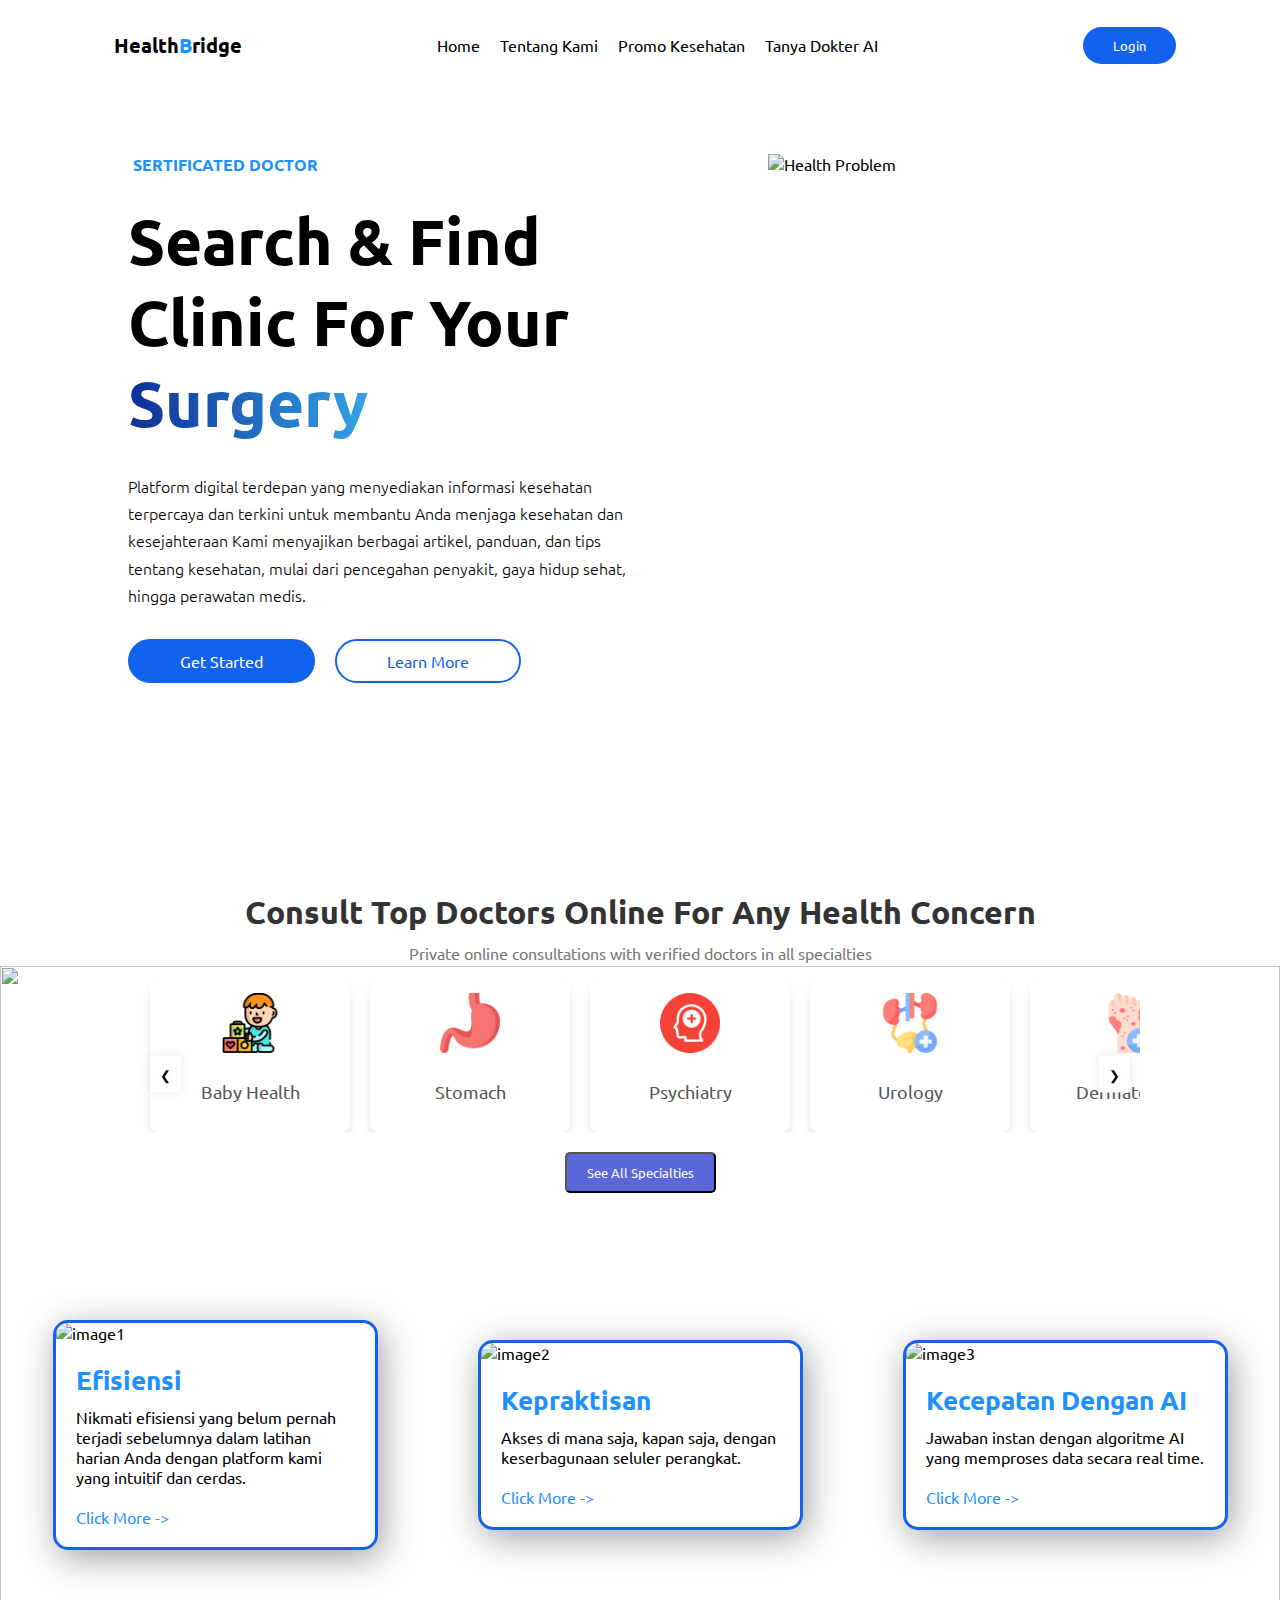
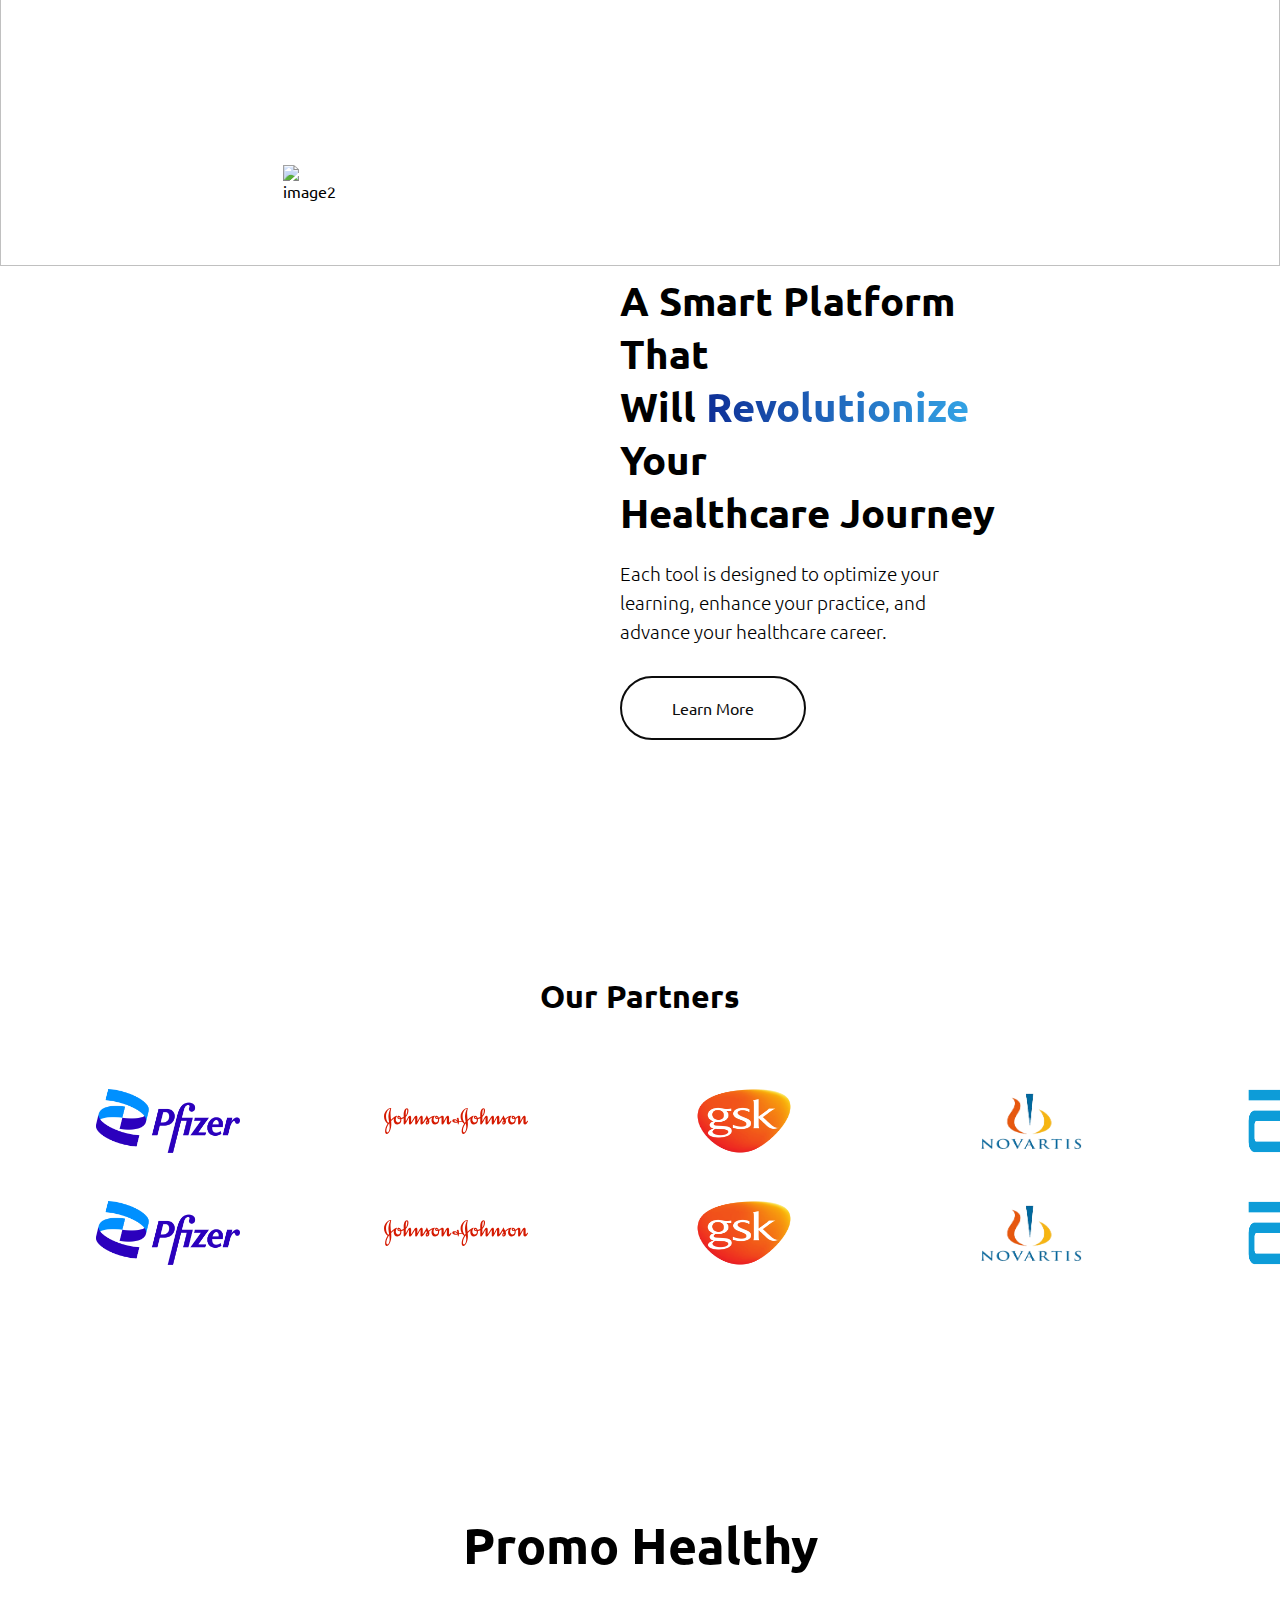
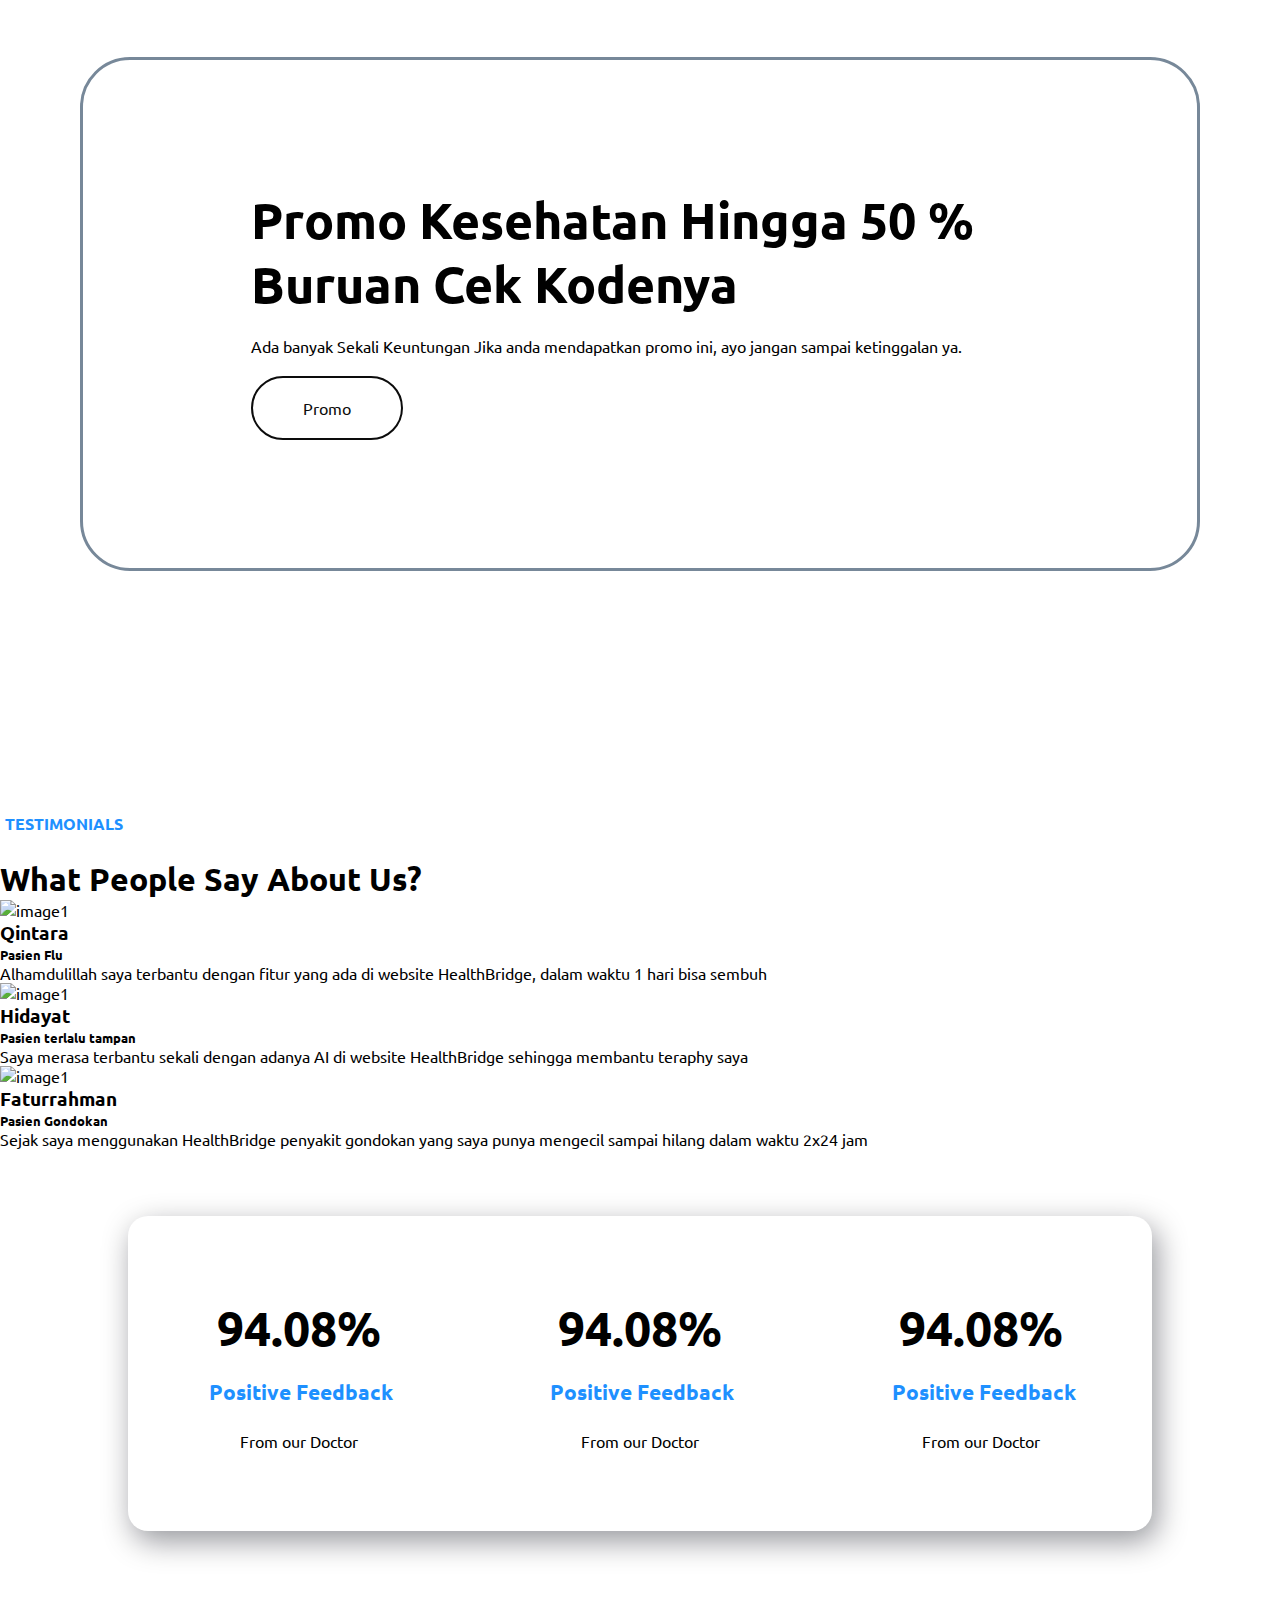
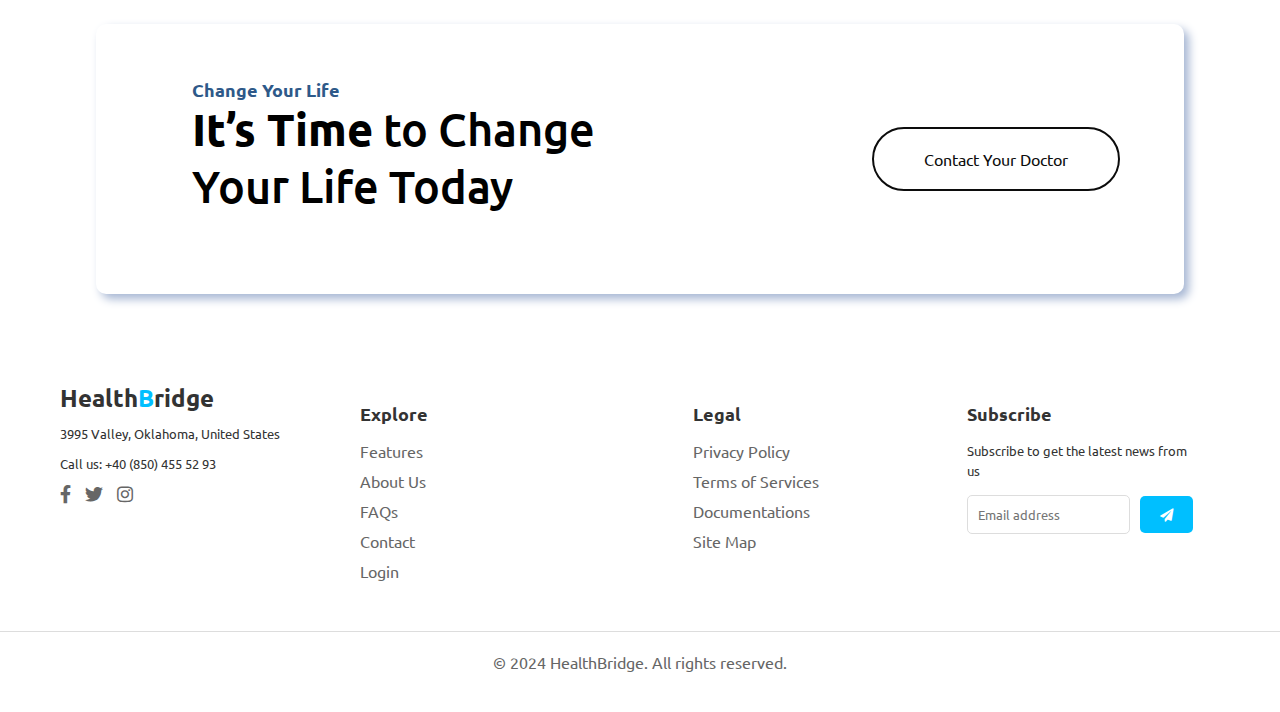
==== commit fc5c4726: "Merge pull request #19 from fadlanhy-rpl/main" ====
--- a/index.html
+++ b/index.html
@@ -11,10 +11,13 @@
     <link rel="stylesheet" href="Style/testimoni.css" />
     <link rel="stylesheet" href="Style/last.css" />
     <link rel="stylesheet" href="Style/loginpopup.css" />
-    <link rel="stylesheet" href="Style/brandscroll.css">
-    <link rel="stylesheet" href="Style/responsive.css">
-    <link rel="stylesheet" href="https://cdnjs.cloudflare.com/ajax/libs/font-awesome/5.15.4/css/all.min.css">
-
+    <link rel="stylesheet" href="Style/brandscroll.css" />
+    <link rel="stylesheet" href="Style/responsive.css" />
+    <link rel="stylesheet" href="menu.css" />
+    <link
+      rel="stylesheet"
+      href="https://cdnjs.cloudflare.com/ajax/libs/font-awesome/5.15.4/css/all.min.css"
+    />
   </head>
 
   <body>
@@ -26,8 +29,8 @@
         <div class="nav-link">
           <a href="index.html">Home</a>
           <a href="index2about.html">Tentang Kami</a>
-          <a href="#">Promo Kesehatan</a>
-          <a href="#">Tanya Dokter AI</a>
+          <a href="promokesehatan.html">Promo Kesehatan</a>
+          <a href="ai.html">Tanya Dokter AI</a>
         </div>
 
         <button class="btn-login-popup">Login</button>
@@ -110,6 +113,7 @@
     ></script>
 
     <!-- Header End -->
+     
 
     <!-- Hero -->
 
@@ -117,16 +121,15 @@
       <div class="text">
         <h4>SERTIFICATED DOCTOR</h4>
         <h1 class="title">
-          Search & Find Clinic For Your 
+          Search & Find Clinic For Your
           <span class="home-span">Surgery</span>
         </h1>
         <p class="subtitle">
           Platform digital terdepan yang menyediakan informasi kesehatan <br />
           terpercaya dan terkini untuk membantu Anda menjaga kesehatan dan
-          kesejahteraan
-          Kami menyajikan berbagai artikel, panduan, dan tips tentang kesehatan,
-          mulai dari pencegahan penyakit, gaya hidup sehat, hingga perawatan
-          medis.
+          kesejahteraan Kami menyajikan berbagai artikel, panduan, dan tips
+          tentang kesehatan, mulai dari pencegahan penyakit, gaya hidup sehat,
+          hingga perawatan medis.
         </p>
         <div class="button-area">
           <a class="btn-gt" href="#">Get Started</a>
@@ -137,10 +140,71 @@
       <div class="image">
         <img src="Style/img/img.png" alt="Health Problem" />
       </div>
-
     </section>
 
     <!-- Hero End -->
+
+    <!-- menu -->
+
+    <div class="menu-area">
+      <section class="carousel-section">
+        <h2>Consult Top Doctors Online For Any Health Concern</h2>
+        <p>
+          Private online consultations with verified doctors in all specialties
+        </p>
+
+        <div class="carousel-container">
+          <div class="carousel">
+            <!-- Carousel Items (Total 8 items) -->
+            <div class="carousel-item">
+              <img src="Style/img/anak.png" alt="Baby Health" />
+              <p>Baby Health</p>
+            </div>
+            <div class="carousel-item">
+              <img src="Style/img/stomach.png" alt="Stomach" />
+              <p>Stomach</p>
+            </div>
+            <div class="carousel-item">
+              <img src="Style/img/mental-health.png" alt="Psychiatry" />
+              <p>Psychiatry</p>
+            </div>
+            <div class="carousel-item">
+              <img src="Style/img/urology.png" alt="Urology" />
+              <p>Urology</p>
+            </div>
+            <div class="carousel-item">
+              <img src="Style/img/dermatology.png" alt="Dermatology" />
+              <p>Dermatology</p>
+            </div>
+            <div class="carousel-item">
+              <img src="Style/img/stop.png" alt="Infectious Disease" />
+              <p>Infectious Disease</p>
+            </div>
+            <div class="carousel-item">
+              <img src="Style/img/heartbeat.png" alt="Heart Health" />
+              <p>Heart Health</p>
+            </div>
+            <div class="carousel-item">
+              <img src="Style/img/lungs.png" alt="Lung Health" />
+              <p>Lung Health</p>
+            </div>
+            <div class="carousel-item">
+              <img src="Style/img/oncologist.png" alt="cancer " />
+              <p>Lung Health</p>
+            </div>
+          </div>
+          <!-- Navigation Buttons -->
+          <button class="carousel-button prev">❮</button>
+          <button class="carousel-button next">❯</button>
+        </div>
+
+        <button class="view-all-btn">See All Specialties</button>
+      </section>
+    </div>
+
+    <script src="menu.js"></script>
+
+    <!-- menu end -->
 
     <!-- card Start -->
 
@@ -155,8 +219,8 @@
           <div class="content">
             <h3>Efisiensi</h3>
             <p>
-              Nikmati efisiensi yang belum pernah terjadi sebelumnya dalam latihan harian Anda dengan
-              platform kami yang intuitif dan cerdas.
+              Nikmati efisiensi yang belum pernah terjadi sebelumnya dalam
+              latihan harian Anda dengan platform kami yang intuitif dan cerdas.
             </p>
             <a href="#" class="btn-more">Click More -></a>
           </div>
@@ -183,7 +247,8 @@
           <div class="content">
             <h3>Kecepatan Dengan AI</h3>
             <p>
-              Jawaban instan dengan algoritme AI yang memproses data secara real time.
+              Jawaban instan dengan algoritme AI yang memproses data secara real
+              time.
             </p>
             <a href="#" class="btn-more">Click More -> </a>
           </div>
@@ -224,96 +289,88 @@
     <!-- Brand Scroll -->
 
     <section class="partners-section">
-        <div class="brand-scroll-title">
-            <h3>Our Partners</h3> 
-
-            <div class="logos-slider">
-                <div class="overflow-slider">
-                     <div class="logos-wrapper"> 
-
-                        <div class="logos-item">
-                            <img src="Style/img/asset/brand1.png" alt="">
-                        </div>
-                        <div class="logos-item">
-                            <img src="Style/img/asset/brand2.svg" alt="">
-                        </div>
-                        <div class="logos-item">
-                            <img src="Style/img/asset/brand3.png" alt="">
-                        </div>
-                        <div class="logos-item">
-                            <img src="Style/img/asset/brand4.png" alt="">
-                        </div>
-                        <div class="logos-item">
-                            <img src="Style/img/asset/brand5.png" alt="">
-                        </div>
-                     </div>
-
-                     <div class="logos-wrapper"> 
-
-                        <div class="logos-item">
-                            <img src="Style/img/asset/brand6.png" alt="">
-                        </div>
-                        <div class="logos-item">
-                            <img src="Style/img/asset/brand7.png" alt="">
-                        </div>
-                        <div class="logos-item">
-                            <img src="Style/img/asset/brand8.png" alt="">
-                        </div>
-                        <div class="logos-item">
-                            <img src="Style/img/asset/brand9.png" alt="">
-                        </div>
-                        <div class="logos-item">
-                            <img src="Style/img/asset/brand10.png" alt="">
-                        </div>
-
-                     </div>
-                </div>
-
-                <div class="overflow-slider reverse">
-                    <div class="logos-wrapper"> 
-
-                       <div class="logos-item">
-                           <img src="Style/img/asset/brand1.png" alt="">
-                       </div>
-                       <div class="logos-item">
-                           <img src="Style/img/asset/brand2.svg" alt="">
-                       </div>
-                       <div class="logos-item">
-                           <img src="Style/img/asset/brand3.png" alt="">
-                       </div>
-                       <div class="logos-item">
-                           <img src="Style/img/asset/brand4.png" alt="">
-                       </div>
-                       <div class="logos-item">
-                           <img src="Style/img/asset/brand5.png" alt="">
-                       </div>
-                    </div>
-
-                    <div class="logos-wrapper"> 
-
-                       <div class="logos-item">
-                           <img src="Style/img/asset/brand6.png" alt="">
-                       </div>
-                       <div class="logos-item">
-                           <img src="Style/img/asset/brand7.png" alt="">
-                       </div>
-                       <div class="logos-item">
-                           <img src="Style/img/asset/brand8.png" alt="">
-                       </div>
-                       <div class="logos-item">
-                           <img src="Style/img/asset/brand9.png" alt="">
-                       </div>
-                       <div class="logos-item">
-                           <img src="Style/img/asset/brand10.png" alt="">
-                       </div>
-
-                    </div>
-               </div>
-            </div>
-        </div>
-    </section>
- 
-
+      <div class="brand-scroll-title">
+        <h3>Our Partners</h3>
+
+        <div class="logos-slider">
+          <div class="overflow-slider">
+            <div class="logos-wrapper">
+              <div class="logos-item">
+                <img src="Style/img/asset/brand1.png" alt="" />
+              </div>
+              <div class="logos-item">
+                <img src="Style/img/asset/brand2.svg" alt="" />
+              </div>
+              <div class="logos-item">
+                <img src="Style/img/asset/brand3.png" alt="" />
+              </div>
+              <div class="logos-item">
+                <img src="Style/img/asset/brand4.png" alt="" />
+              </div>
+              <div class="logos-item">
+                <img src="Style/img/asset/brand5.png" alt="" />
+              </div>
+            </div>
+
+            <div class="logos-wrapper">
+              <div class="logos-item">
+                <img src="Style/img/asset/brand6.png" alt="" />
+              </div>
+              <div class="logos-item">
+                <img src="Style/img/asset/brand7.png" alt="" />
+              </div>
+              <div class="logos-item">
+                <img src="Style/img/asset/brand8.png" alt="" />
+              </div>
+              <div class="logos-item">
+                <img src="Style/img/asset/brand9.png" alt="" />
+              </div>
+              <div class="logos-item">
+                <img src="Style/img/asset/brand10.png" alt="" />
+              </div>
+            </div>
+          </div>
+
+          <div class="overflow-slider reverse">
+            <div class="logos-wrapper">
+              <div class="logos-item">
+                <img src="Style/img/asset/brand1.png" alt="" />
+              </div>
+              <div class="logos-item">
+                <img src="Style/img/asset/brand2.svg" alt="" />
+              </div>
+              <div class="logos-item">
+                <img src="Style/img/asset/brand3.png" alt="" />
+              </div>
+              <div class="logos-item">
+                <img src="Style/img/asset/brand4.png" alt="" />
+              </div>
+              <div class="logos-item">
+                <img src="Style/img/asset/brand5.png" alt="" />
+              </div>
+            </div>
+
+            <div class="logos-wrapper">
+              <div class="logos-item">
+                <img src="Style/img/asset/brand6.png" alt="" />
+              </div>
+              <div class="logos-item">
+                <img src="Style/img/asset/brand7.png" alt="" />
+              </div>
+              <div class="logos-item">
+                <img src="Style/img/asset/brand8.png" alt="" />
+              </div>
+              <div class="logos-item">
+                <img src="Style/img/asset/brand9.png" alt="" />
+              </div>
+              <div class="logos-item">
+                <img src="Style/img/asset/brand10.png" alt="" />
+              </div>
+            </div>
+          </div>
+        </div>
+      </div>
+    </section>
 
     <!-- Brand Scroll end  -->
 
@@ -513,7 +570,7 @@
       </p>
     </footer> -->
 
-    <footer>
+    <!-- <footer>
       <div class="footer-container">
         <a href="#" class="logo">Health<span class="highlight">B</span>ridge</a>
         
@@ -540,10 +597,59 @@
         
         <p class="copyright">&copy; 2024 HealthBridge. All rights reserved.</p>
       </div>
+    </footer> -->
+
+    <footer>
+      <div class="footer-container">
+        <div class="footer-left">
+          <h2>Health<span class="highlight">B</span>ridge</h2>
+          <p>3995 Valley, Oklahoma, United States</p>
+          <p>Call us: +40 (850) 455 52 93</p>
+          <div class="social-icons">
+            <a href="#"><i class="fab fa-facebook-f"></i></a>
+            <a href="#"><i class="fab fa-twitter"></i></a>
+            <a href="#"><i class="fab fa-instagram"></i></a>
+          </div>
+        </div>
+
+        <div class="footer-middle">
+          <h3>Explore</h3>
+          <ul>
+            <li><a href="#">Features</a></li>
+            <li><a href="#">About Us</a></li>
+            <li><a href="#">FAQs</a></li>
+            <li><a href="#">Contact</a></li>
+            <li><a href="#">Login</a></li>
+          </ul>
+        </div>
+
+        <div class="footer-middle">
+          <h3>Legal</h3>
+          <ul>
+            <li><a href="#">Privacy Policy</a></li>
+            <li><a href="#">Terms of Services</a></li>
+            <li><a href="#">Documentations</a></li>
+            <li><a href="#">Site Map</a></li>
+          </ul>
+        </div>
+
+        <div class="footer-right">
+          <h3>Subscribe</h3>
+          <p>Subscribe to get the latest news from us</p>
+          <form>
+            <input type="email" placeholder="Email address" />
+            <button type="submit"><i class="fas fa-paper-plane"></i></button>
+          </form>
+        </div>
+      </div>
+
+      <div class="footer-bottom">
+        <p>&copy; 2024 HealthBridge. All rights reserved.</p>
+      </div>
     </footer>
+
     <!-- Scripts -->
-    <script src="script.js">
-    </script>
+    <script src="script.js"></script>
     <!-- Footer End -->
   </body>
 </html>
--- a/Style/style.css
+++ b/Style/style.css
@@ -325,7 +325,7 @@
 
 .title-promo h1 {
   font-size: inherit;
-  animation: slideUp 1s linear;
+  animation: slideUp 5s linear;
   animation-timeline: view();
   animation-range: entry 0% cover 30%;
 }
@@ -580,7 +580,7 @@
 } */
 
 /* Footer Styling */
-footer {
+/* footer {
   background-color: white;
   color: #333;
   padding: 20px 0;
@@ -602,11 +602,11 @@
 }
 
 .logo .highlight {
-  color: #00BFFF; /* Biru muda untuk huruf 'B' */
-}
+  color: #00BFFF;
+} */
 
 /* Menu Styling with Animation */
-.footer-menu ul {
+/* .footer-menu ul {
   list-style: none;
   padding: 0;
   margin: 20px 0;
@@ -649,7 +649,7 @@
   color: #00BFFF;
 }
 
-/* Social Icons Styling with 3D Animation */
+
 .social-icons {
   margin: 20px 0;
 }
@@ -664,10 +664,10 @@
 .social-icons a:hover {
   color: #00BFFF;
   transform: scale(1.3) rotateX(15deg) rotateY(15deg);
-}
+} */
 
 /* Responsiveness */
-@media (max-width: 768px) {
+/* @media (max-width: 768px) {
   .footer-menu ul {
     flex-direction: column;
     text-align: center;
@@ -682,10 +682,253 @@
     display: flex;
     justify-content: center;
   }
+} */
+
+/* Footer Styling */
+footer {
+  background-color: white;
+  color: #333;
+  padding: 40px 0;
+  font-family: Arial, sans-serif;
+  text-align: left;
+  margin-top: 3rem;
+  animation: fadeIn 5s linear;
+  animation-timeline: view();
+  animation-range: entry 0% cover 30%;
+}
+
+.footer-container {
+  display: flex;
+  justify-content: space-between;
+  max-width: 1200px;
+  margin: auto;
+  padding: 0 20px;
+  flex-wrap: wrap;
+}
+
+.footer-container p{
+  margin-bottom: 10px;
+  line-height: 1.5;
+  font-size: 0.8rem;
+}
+
+.footer-left h2 {
+  font-size: 24px;
+  margin-bottom: 10px;
+  color: #333;
+}
+
+.footer-left .highlight {
+  color: #00BFFF; /* Warna biru muda */
+}
+
+.footer-middle, .footer-right {
+  flex: 1;
+  margin: 20px;
+}
+
+.footer-middle{
+  margin-left: 80px;
+}
+
+.footer-middle h3, .footer-right h3 {
+  font-size: 18px;
+  margin-bottom: 15px;
+  color: #333;
+}
+
+.footer-middle ul {
+  list-style: none;
+  padding: 0;
+}
+
+.footer-middle ul li {
+  margin-bottom: 10px;
+}
+
+.footer-middle ul li a {
+  text-decoration: none;
+  color: #666;
+  display: inline-block;
+  transition: transform 0.3s ease, color 0.3s ease;
+  position: relative;
+}
+
+.footer-middle ul li a::after {
+  content: '\2192'; /* Unicode untuk panah kanan */
+  position: absolute;
+  left: -20px; /* Awal posisi panah di sebelah kanan teks */
+  opacity: 0;
+  transition: right 0.3s ease, opacity 0.3s ease;
+}
+
+.footer-middle ul li a:hover {
+  color: #00BFFF;
+  transform: translateX(20px) scale(1.3); /* Geser ke kanan dan perbesar sedikit */
+}
+
+.footer-middle ul li a:hover::after {
+  right: -5px; /* Panah bergeser lebih dekat ke teks */
+  opacity: 1; /* Panah menjadi terlihat */
+}
+
+.footer-right form {
+  display: flex;
+  align-items: center;
+  margin-top: 15px;
+}
+
+.footer-right input[type="email"] {
+  padding: 10px;
+  width: 70%;
+  border: 1px solid #ddd;
+  border-radius: 5px;
+}
+
+.footer-right button {
+  background-color: #00BFFF;
+  color: white;
+  border: none;
+  padding: 10px 20px;
+  border-radius: 5px;
+  margin-left: 10px;
+  cursor: pointer;
+  transition: background-color 0.3s;
+}
+
+.footer-right button:hover {
+  background-color: #008FCC;
+}
+
+.social-icons a {
+  margin-right: 10px;
+  font-size: 18px;
+  color: #666;
+  transition: 3s;
+}
+
+.social-icons a:hover {
+  color: #00BFFF;
+  transform: scale(2.2);
+  transition: 3s;
+}
+
+
+.footer-bottom {
+  text-align: center;
+  margin-top: 20px;
+  border-top: 1px solid #ddd;
+  padding-top: 20px;
+  color: #666;
 }
 
 
 /* Footer end */
+
+/* ai Start */
+
+.ai{
+  display: flex;
+  justify-content: center;
+  align-items: center;
+}
+
+.chat-container {
+  display: flex;
+  flex-direction: column;
+  justify-content: space-between;
+  background-color: #ffffff;
+  width: 80%;
+  max-width: 1200px;
+  height: 80vh;
+  box-shadow: 0 4px 12px rgba(0, 0, 0, 0.1);
+  border-radius: 20px; /* Border-radius ditambahkan */
+}
+
+/* Header chat dengan border-radius untuk bagian atas */
+.chat-header {
+  background-color: #007bff;
+  position: relative;
+  color: white;
+  text-align: center;
+  padding: 20px;
+  font-size: 24px;
+  box-shadow: 0 2px 4px rgba(0, 0, 0, 0.1);
+  border-top-left-radius: 20px; /* Membulatkan sisi kiri atas */
+  border-top-right-radius: 20px; /* Membulatkan sisi kanan atas */
+}
+
+/* Kotak pesan yang fleksibel dengan background dan border-radius */
+.chat-box {
+  flex-grow: 1;
+  padding: 20px;
+  background-color: #e9f1fa;
+  overflow-y: auto;
+  border-radius: 20px; /* Border-radius di kotak pesan */
+}
+
+/* Input chat dengan border-radius untuk bagian bawah */
+.chat-input {
+  display: flex;
+  padding: 20px;
+  background-color: #ffffff;
+  border-top: 1px solid #ccc;
+  box-shadow: 0 -2px 4px rgba(0, 0, 0, 0.1);
+  border-bottom-left-radius: 20px; /* Membulatkan sisi kiri bawah */
+  border-bottom-right-radius: 20px; /* Membulatkan sisi kanan bawah */
+}
+
+.chat-input input {
+  flex-grow: 1;
+  padding: 15px;
+  border: 1px solid #ccc;
+  border-radius: 10px;
+  margin-right: 10px;
+  font-size: 18px;
+}
+
+.chat-input button {
+  background-color: #007bff;
+  color: white;
+  padding: 15px 25px;
+  border: none;
+  border-radius: 10px;
+  cursor: pointer;
+}
+
+.chat-input button:hover {
+  background-color: #0056b3;
+}
+
+/* Gaya pesan dengan border-radius */
+.messages {
+  display: flex;
+  flex-direction: column;
+}
+
+.message {
+  background-color: #ffffff;
+  padding: 15px;
+  margin-bottom: 15px;
+  border-radius: 15px; /* Membulatkan sudut pesan */
+  max-width: 70%;
+  font-size: 16px;
+}
+
+.message.user {
+  align-self: flex-end;
+  background-color: #007bff;
+  color: white;
+  border-radius: 15px 15px 0 15px; /* Kiri atas rounded */
+}
+
+.message.bot {
+  align-self: flex-start;
+  background-color: #f0f4f8;
+  color: #333;
+  border-radius: 15px 15px 15px 0; /* Kanan atas rounded */
+}
+/* ai  */
 
 
 
--- a/Style/loginpopup.css
+++ b/Style/loginpopup.css
@@ -11,7 +11,7 @@
 
  .wrapper{
   position: fixed;
-  z-index: 10;
+  z-index: 20;
   top: 10rem;
   left: 35rem;
   width: 400px;
--- a/menu.css
+++ b/menu.css
@@ -0,0 +1,125 @@
+/* styles.css */
+
+.menu-area{
+    width: 100%;
+    display: flex;
+    justify-content: center;
+    align-items: center;
+    margin-top: 22rem;
+    animation: fadeIn 5s linear;
+    animation-timeline: view();
+    animation-range: entry 0% cover 30%;
+}
+
+.carousel-section {
+    text-align: center;
+    max-width: 1200px;
+    width: 100%;
+    color: #333;
+}
+
+.carousel-section h2 {
+    font-size: 2em;
+    margin-bottom: 10px;
+}
+
+.carousel-section p {
+    font-size: 1em;
+    margin-bottom: 20px;
+    color: #777;
+}
+
+/* Carousel Container */
+.carousel-container {
+    position: relative;
+    overflow: hidden;
+    width: 100%;
+    max-width: 1000px;
+    margin: 0 auto;
+}
+
+/* Carousel */
+.carousel {
+    display: flex;
+    transition: transform 0.5s ease-in-out;
+}
+
+/* Carousel Item */
+.carousel-item {
+    margin-top: 1rem;
+    min-width: 20%; /* Untuk 5 item per slide pada desktop */
+    box-sizing: border-box;
+    padding: 10px;
+    text-align: center;
+    transition: transform 0.3s ease-in-out;
+    margin: 0 10px; /* Margin antara item */
+    background-color: #fff;
+    box-shadow: 0 4px 8px rgba(0, 0, 0, 0.1);
+    border-radius: 8px;
+}
+
+.carousel-item img {
+    width: 60px;
+    height: 60px;
+    margin-bottom: 15px;
+}
+
+.carousel-item p {
+    font-size: 1.1em;
+    margin-top: 10px;
+    color: #555;
+}
+
+/* Buttons */
+.carousel-button {
+    margin-top: 1rem;
+    position: absolute;
+    top: 50%;
+    transform: translateY(-50%);
+    background-color: #fff;
+    border: none;
+    padding: 10px;
+    cursor: pointer;
+    box-shadow: 0 0 10px rgba(0, 0, 0, 0.1);
+}
+
+.carousel-button.prev {
+    left: 10px;
+}
+
+.carousel-button.next {
+    right: 10px;
+}
+
+.carousel-button:hover {
+    background-color: #ddd;
+}
+
+/* View All Button */
+.view-all-btn {
+    display: inline-block;
+    margin-top: 20px;
+    padding: 10px 20px;
+    background-color: #5a67d8;
+    color: #fff;
+    text-decoration: none;
+    border-radius: 5px;
+    transition: background-color 0.3s ease-in-out;
+}
+
+.view-all-btn:hover {
+    background-color: #4c51bf;
+}
+
+/* Responsive Design */
+@media (max-width: 768px) {
+    .carousel-item {
+        min-width: 30%; /* Untuk 3 item per slide pada tablet */
+    }
+}
+
+@media (max-width: 480px) {
+    .carousel-item {
+        min-width: 45%; /* Untuk 2 item per slide pada mobile */
+    }
+}
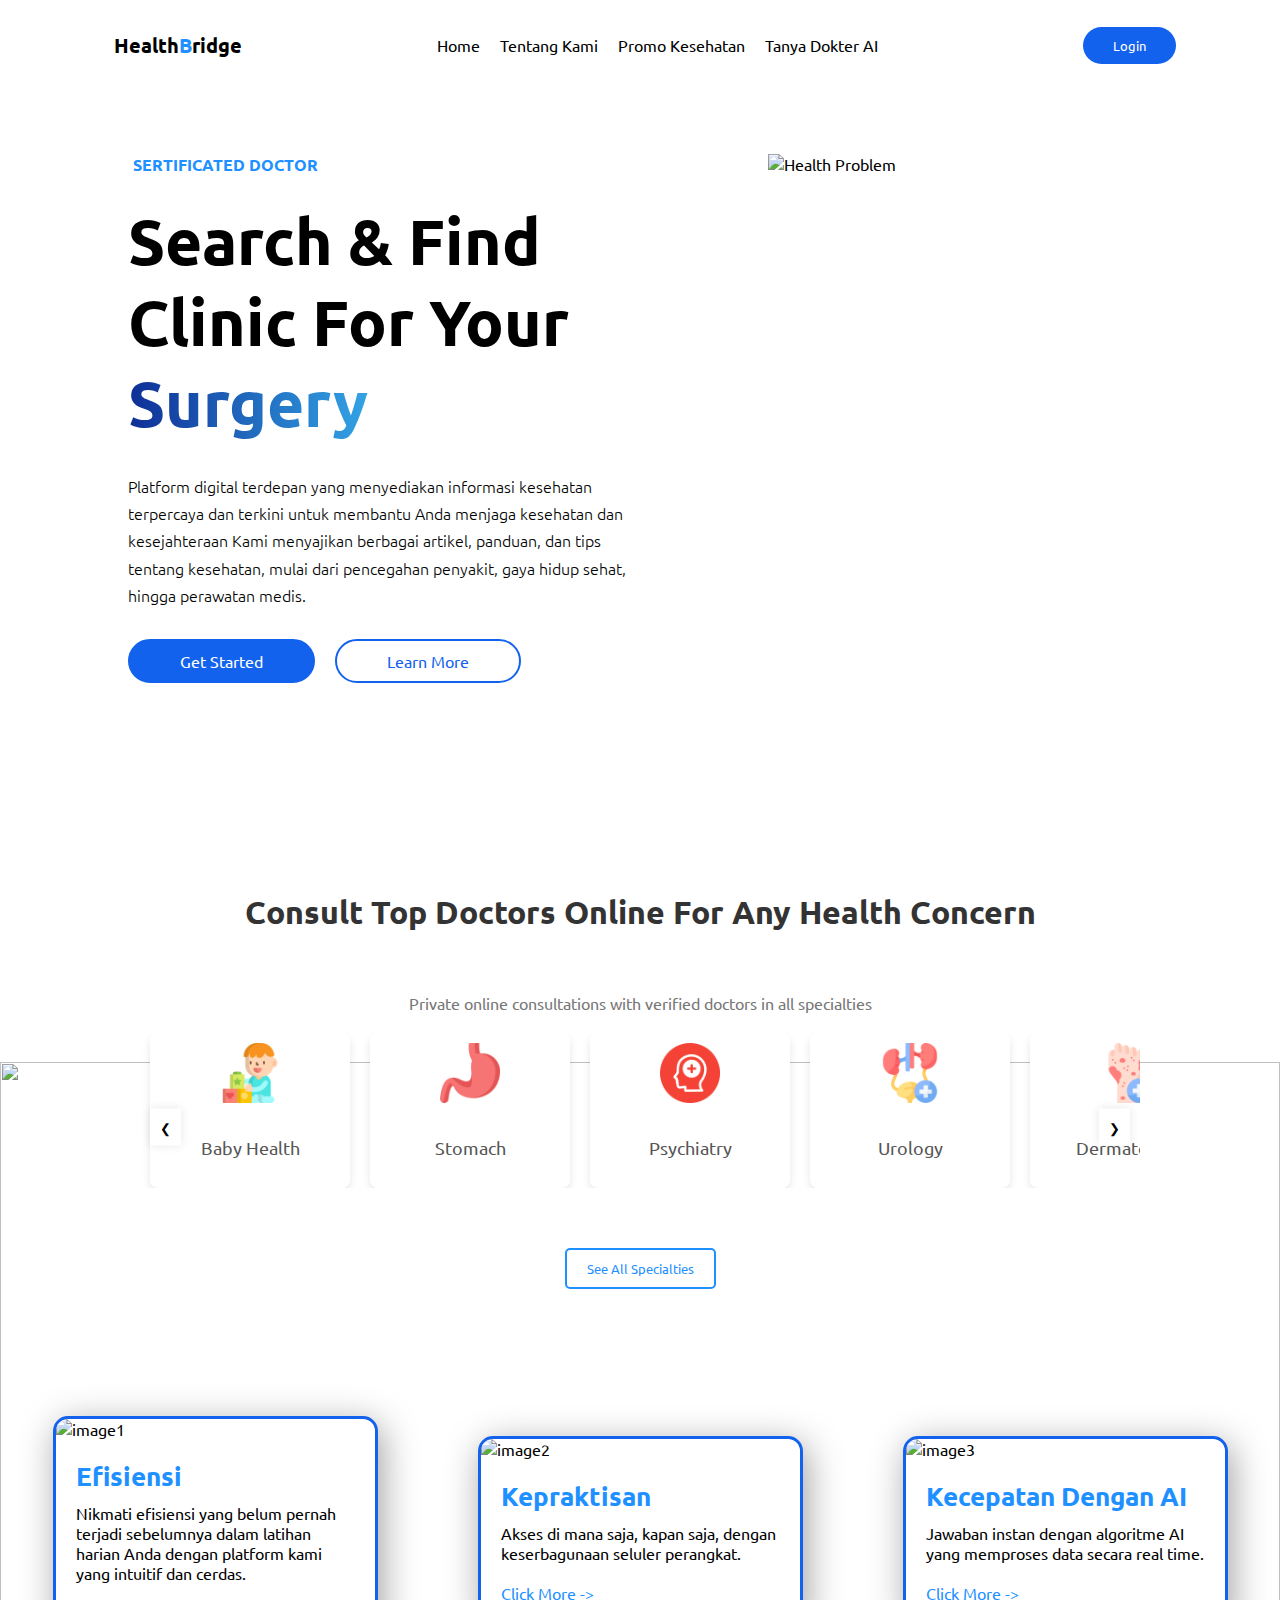
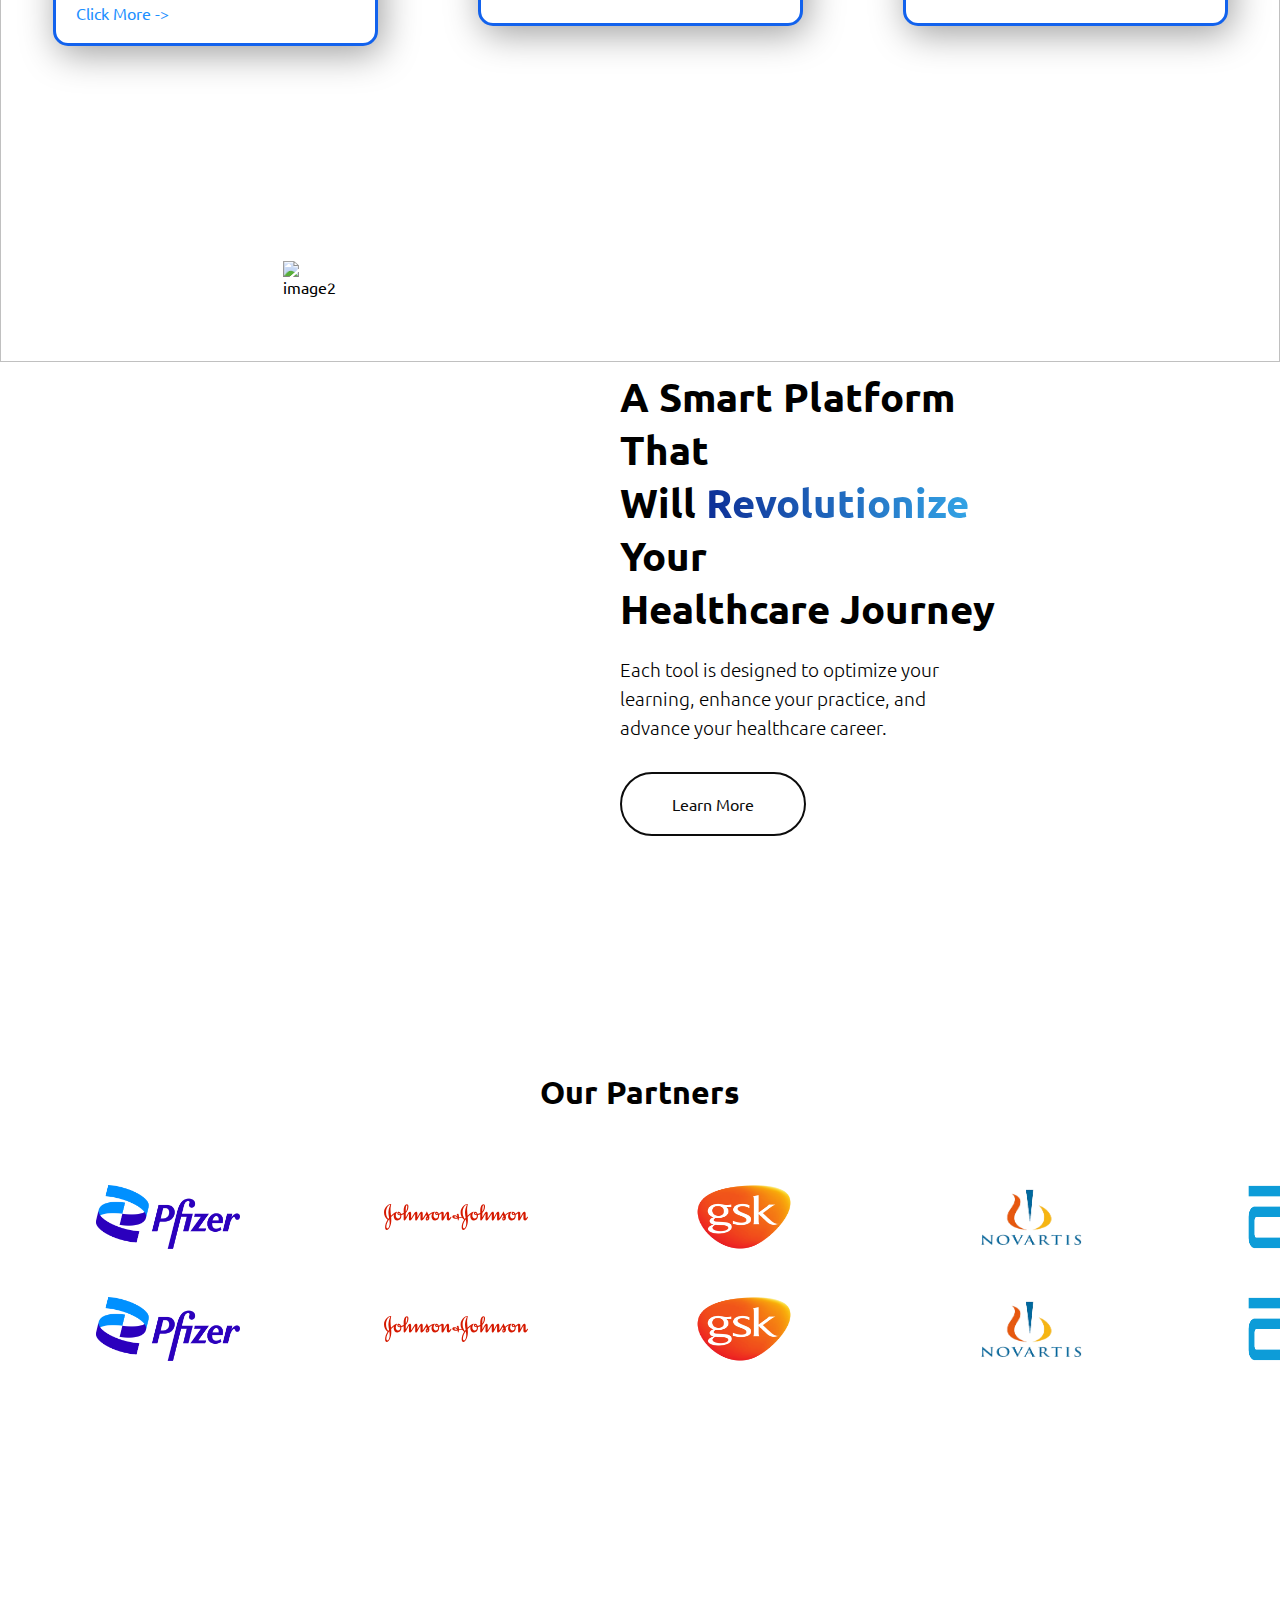
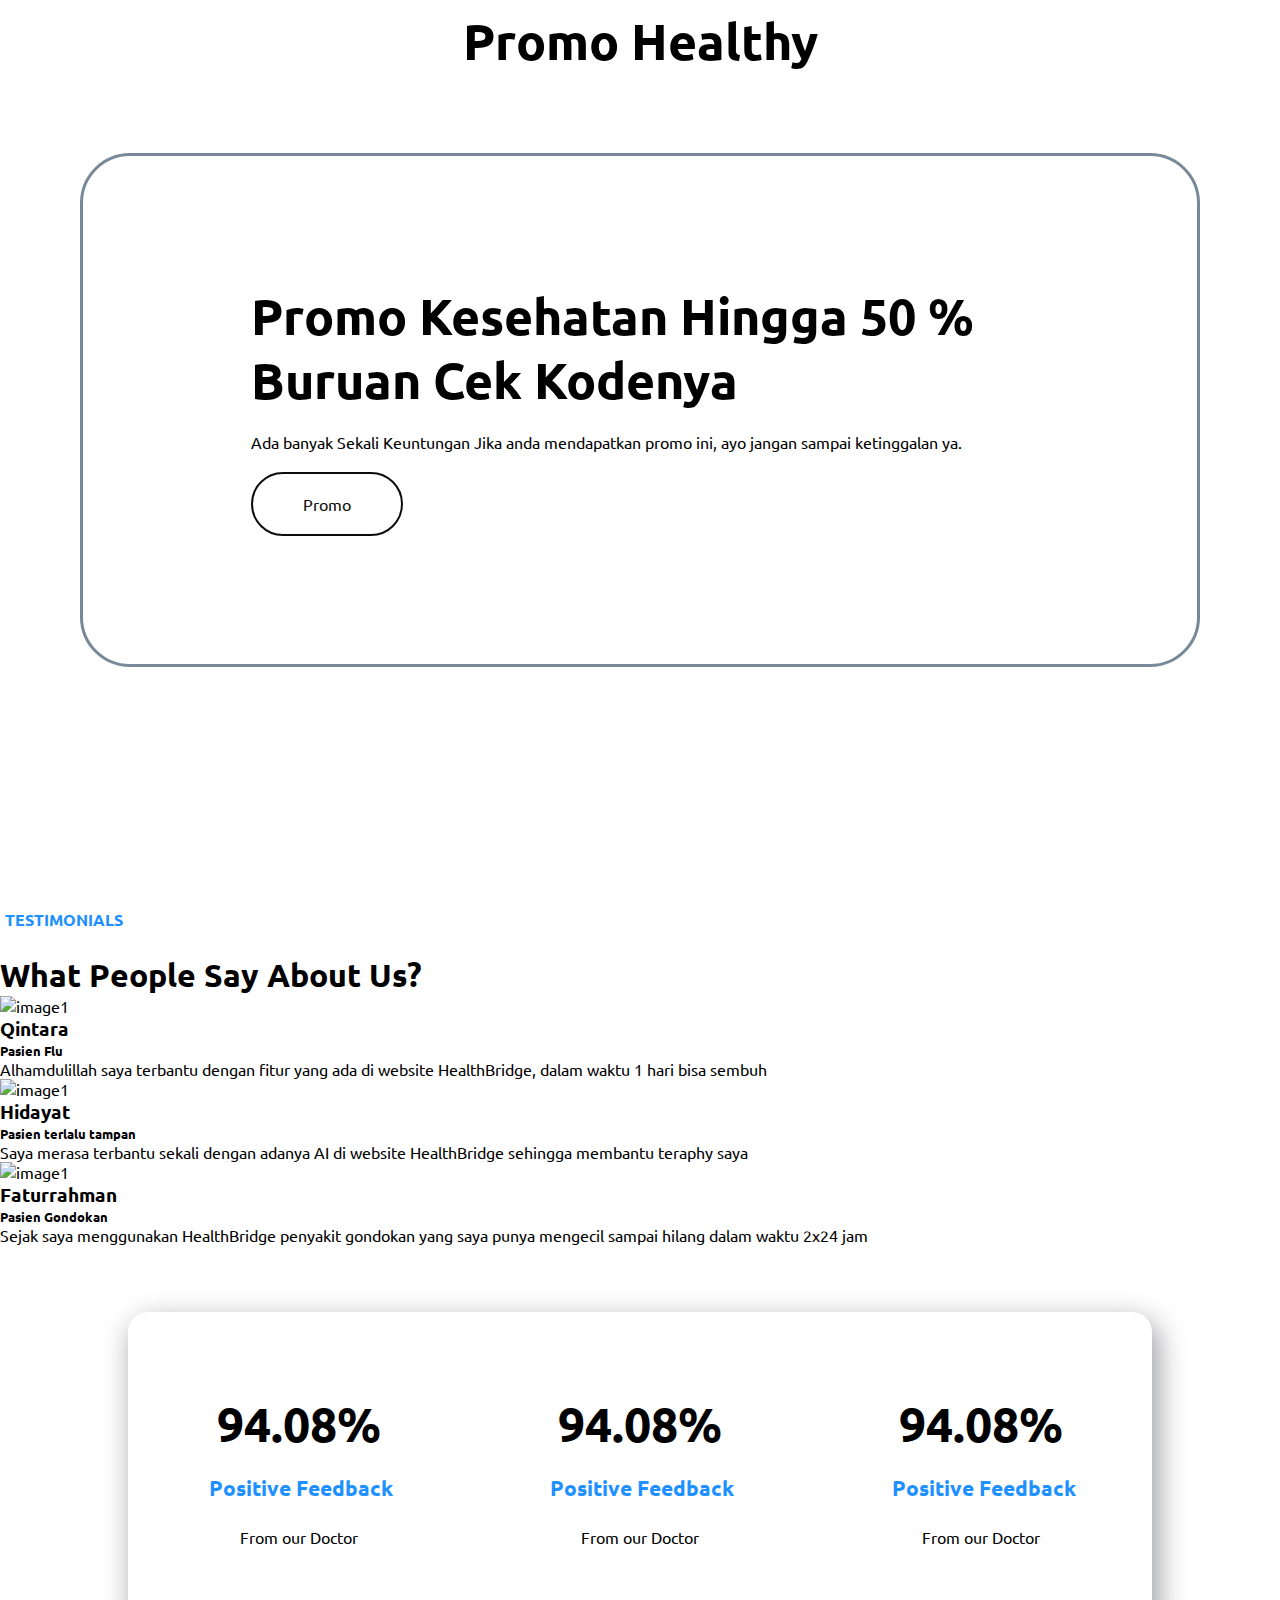
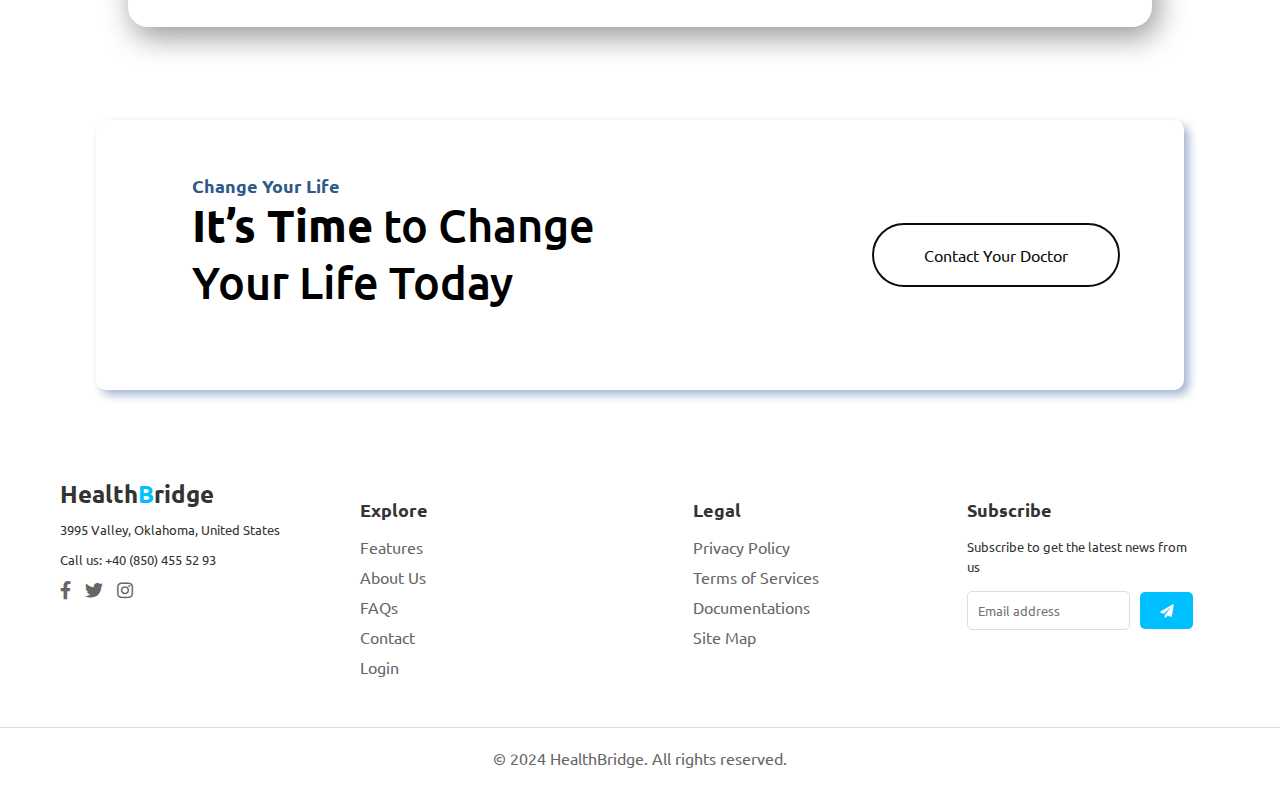
==== commit c4150d48: "Athallah Baruu" ====
--- a/index.html
+++ b/index.html
@@ -149,7 +149,7 @@
     <div class="menu-area">
       <section class="carousel-section">
         <h2>Consult Top Doctors Online For Any Health Concern</h2>
-        <p>
+        <p class="p-1">
           Private online consultations with verified doctors in all specialties
         </p>
 
@@ -157,7 +157,7 @@
           <div class="carousel">
             <!-- Carousel Items (Total 8 items) -->
             <div class="carousel-item">
-              <img src="Style/img/anak.png" alt="Baby Health" />
+              <img src="Style/img/playtime.png" alt="Baby Health" />
               <p>Baby Health</p>
             </div>
             <div class="carousel-item">
--- a/Style/style.css
+++ b/Style/style.css
@@ -418,7 +418,7 @@
   animation: popupFadeIn 0.5s ease-out;
   position: absolute;
   top: 15%;
-  left: 33%;
+  left: 50%;
   transform: translate(-50% -50%) scale(0.25);
   opacity: 0;
   transition: all 0.5s 0.1s;
--- a/Style/about.css
+++ b/Style/about.css
@@ -1,15 +1,10 @@
-/* About start */
+
 
 section.about {
     margin-bottom: 5%;
     display: flex;
     justify-content: space-between;
     margin-top: 10%;
-    /* background-image: url(img/bg-about.png);
-    background-position: center;
-    background-size: cover; */
-    /* display: grid;
-    grid-template-columns: 50% 50%; */
     width: 100vw;
     height: 80%;
   }
@@ -102,6 +97,6 @@
     color: white;
   }
 
-  /* About end */
+  
 
   --- a/Style/image.css
+++ b/Style/image.css
@@ -0,0 +1,52 @@
+
+@keyframes break-apart {
+    0% {
+        transform: scale(1);
+    }
+    20% {
+        transform: scale(1.1) rotate(10deg);
+    }
+    40% {
+        transform: scale(0.9) rotate(-10deg);
+    }
+    60% {
+        transform: scale(1.1) rotate(10deg);
+    }
+    80% {
+        transform: scale(0.9) rotate(-10deg);
+    }
+    100% {
+        transform: scale(1) rotate(0deg);
+    }
+}
+
+
+@keyframes shake {
+    0% {
+        transform: translateX(0) translateY(0);
+    }
+    20% {
+        transform: translateX(-5px) translateY(5px);
+    }
+    40% {
+        transform: translateX(5px) translateY(-5px);
+    }
+    60% {
+        transform: translateX(-5px) translateY(5px);
+    }
+    80% {
+        transform: translateX(5px) translateY(-5px);
+    }
+    100% {
+        transform: translateX(0) translateY(0);
+    }
+}
+
+@keyframes scale-up {
+    0% {
+        transform: scale(1);
+    }
+    100% {
+        transform: scale(1.2);
+    }
+}--- a/Style/last.css
+++ b/Style/last.css
@@ -1,7 +1,7 @@
 /* section fedback */
 
 section.last {
-    /* height: 100%; */
+    
     width: 100%;
     height: 30%;
     display: flex;
@@ -12,7 +12,6 @@
   }
   
   .last-area {
-    /* background-color: #ffffff; */
     background-image: url(img/bg-last.png);
     background-position: center;
     background-size: cover;
--- a/Style/brandscroll.css
+++ b/Style/brandscroll.css
@@ -26,14 +26,6 @@
 .logos-slider{
     overflow-x: hidden;
 }
-
-/* .logos-slider img{
-    filter: grayscale(1);
-}
-
-.logos-slider img:hover{
-    filter: grayscale(0);
-} */
 
 .overflow-slider{
     display: flex;
--- a/menu.css
+++ b/menu.css
@@ -20,7 +20,7 @@
 
 .carousel-section h2 {
     font-size: 2em;
-    margin-bottom: 10px;
+    margin-bottom: 5%;
 }
 
 .carousel-section p {
@@ -47,12 +47,12 @@
 /* Carousel Item */
 .carousel-item {
     margin-top: 1rem;
-    min-width: 20%; /* Untuk 5 item per slide pada desktop */
+    min-width: 20%;
     box-sizing: border-box;
     padding: 10px;
     text-align: center;
     transition: transform 0.3s ease-in-out;
-    margin: 0 10px; /* Margin antara item */
+    margin: 0 10px; 
     background-color: #fff;
     box-shadow: 0 4px 8px rgba(0, 0, 0, 0.1);
     border-radius: 8px;
@@ -66,7 +66,7 @@
 
 .carousel-item p {
     font-size: 1.1em;
-    margin-top: 10px;
+    margin-top: 1rem;
     color: #555;
 }
 
@@ -98,17 +98,19 @@
 /* View All Button */
 .view-all-btn {
     display: inline-block;
-    margin-top: 20px;
+    margin-top: 5%;
     padding: 10px 20px;
-    background-color: #5a67d8;
-    color: #fff;
+    background-color: transparent;
+    color: dodgerblue;
     text-decoration: none;
     border-radius: 5px;
+    border: dodgerblue solid 2px;
     transition: background-color 0.3s ease-in-out;
 }
 
 .view-all-btn:hover {
-    background-color: #4c51bf;
+    background-color: dodgerblue;
+    color: white;
 }
 
 /* Responsive Design */
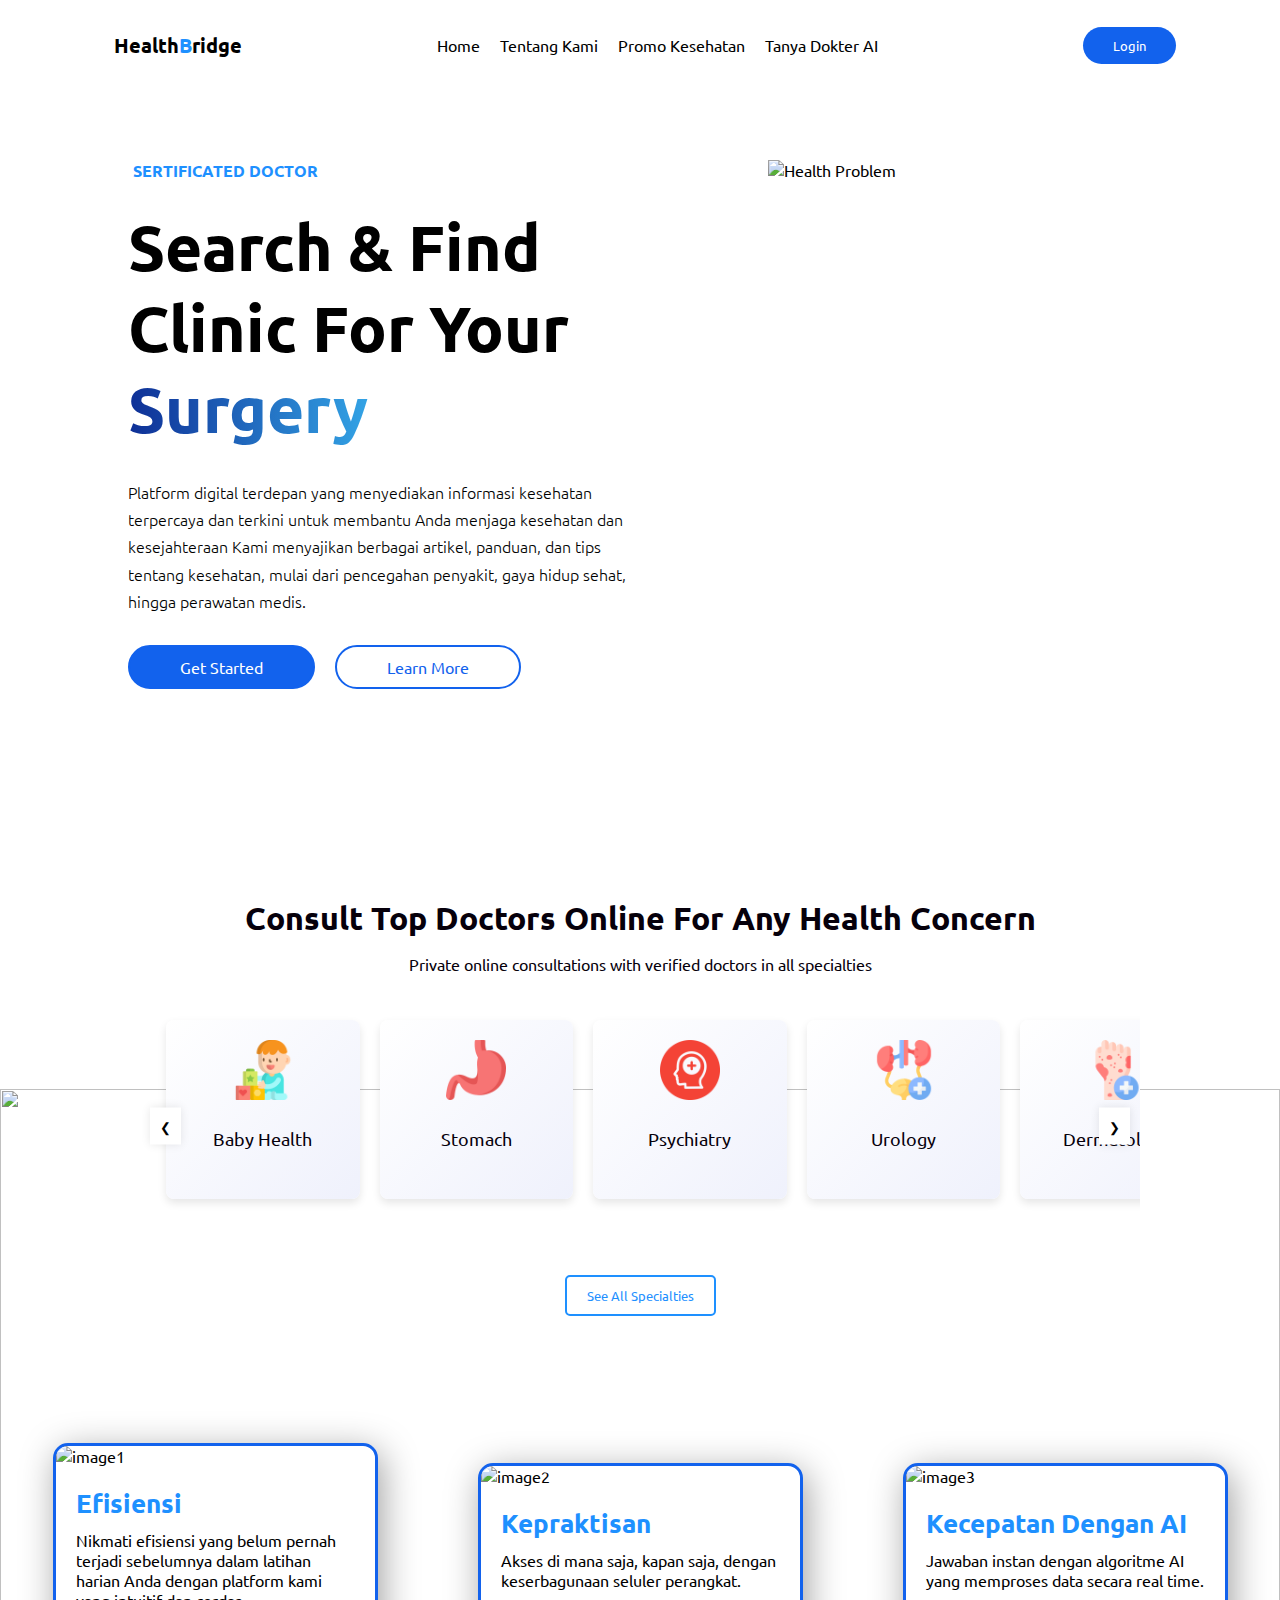
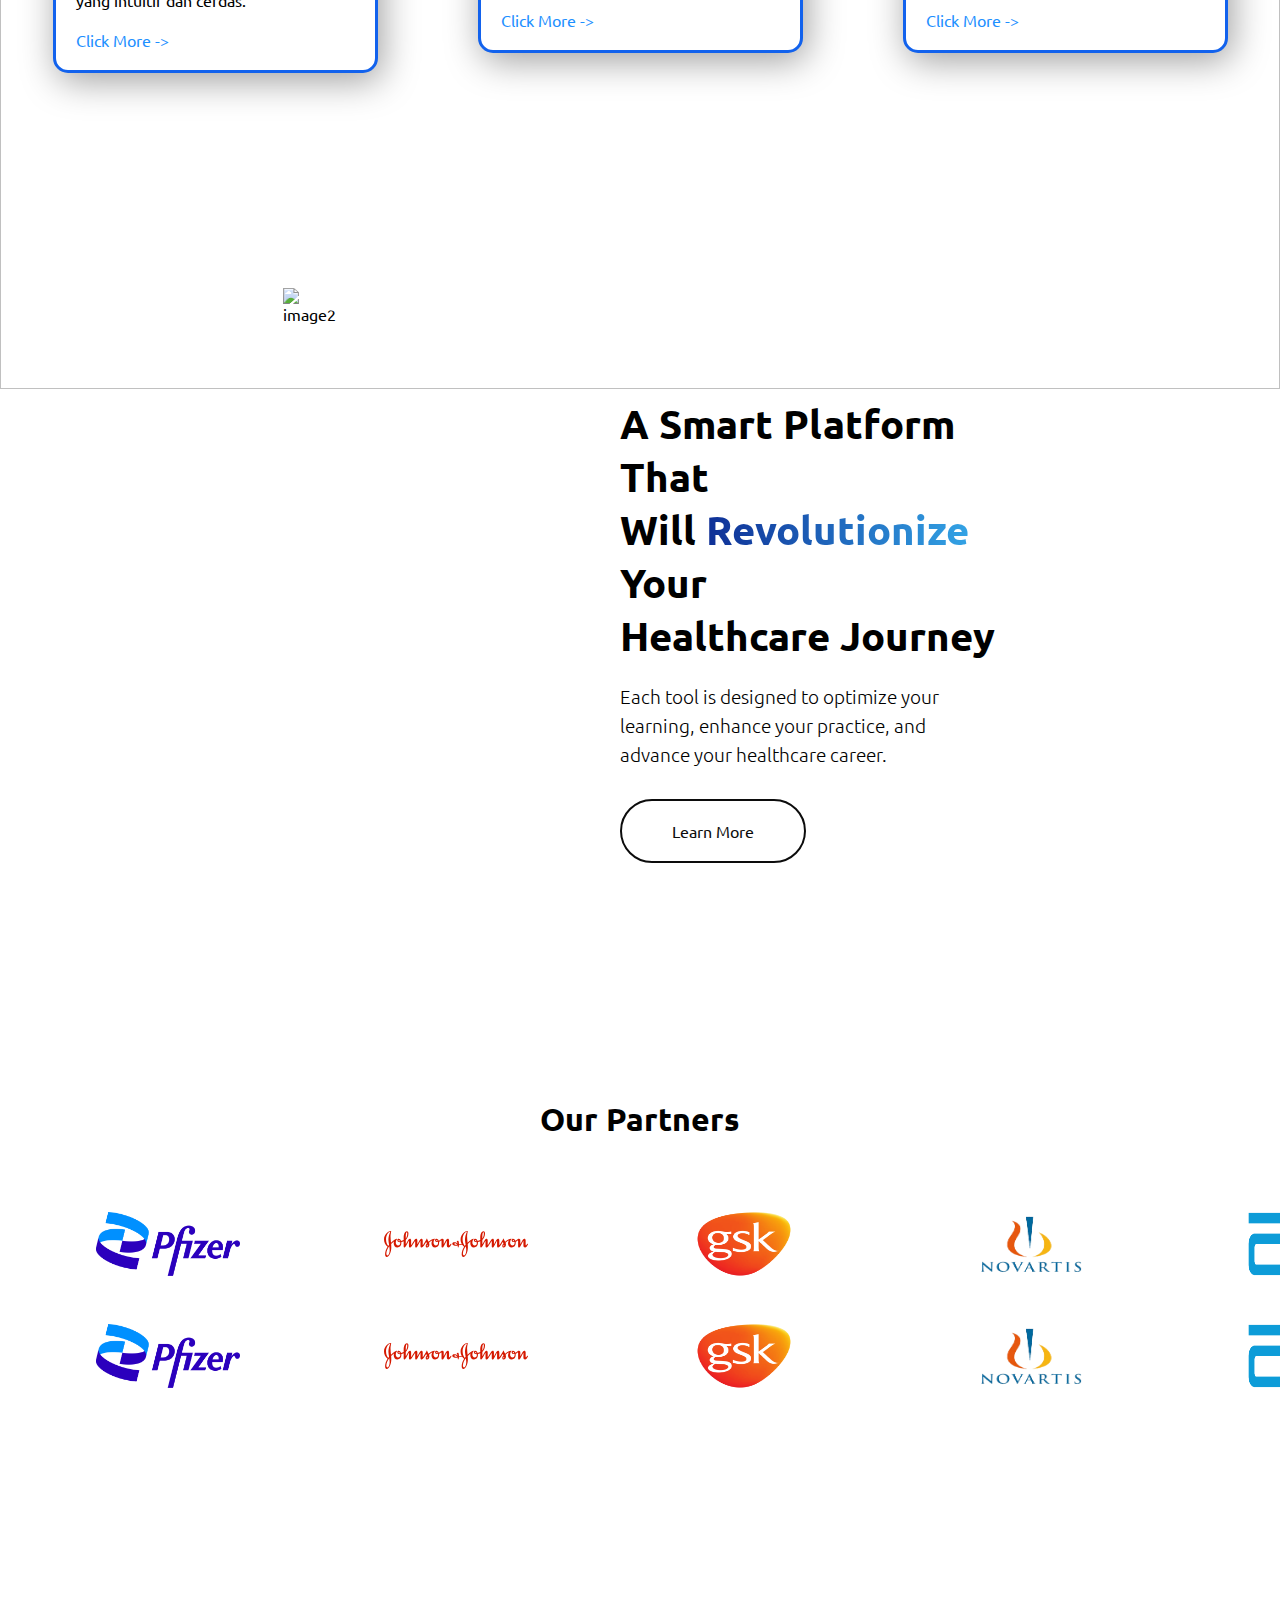
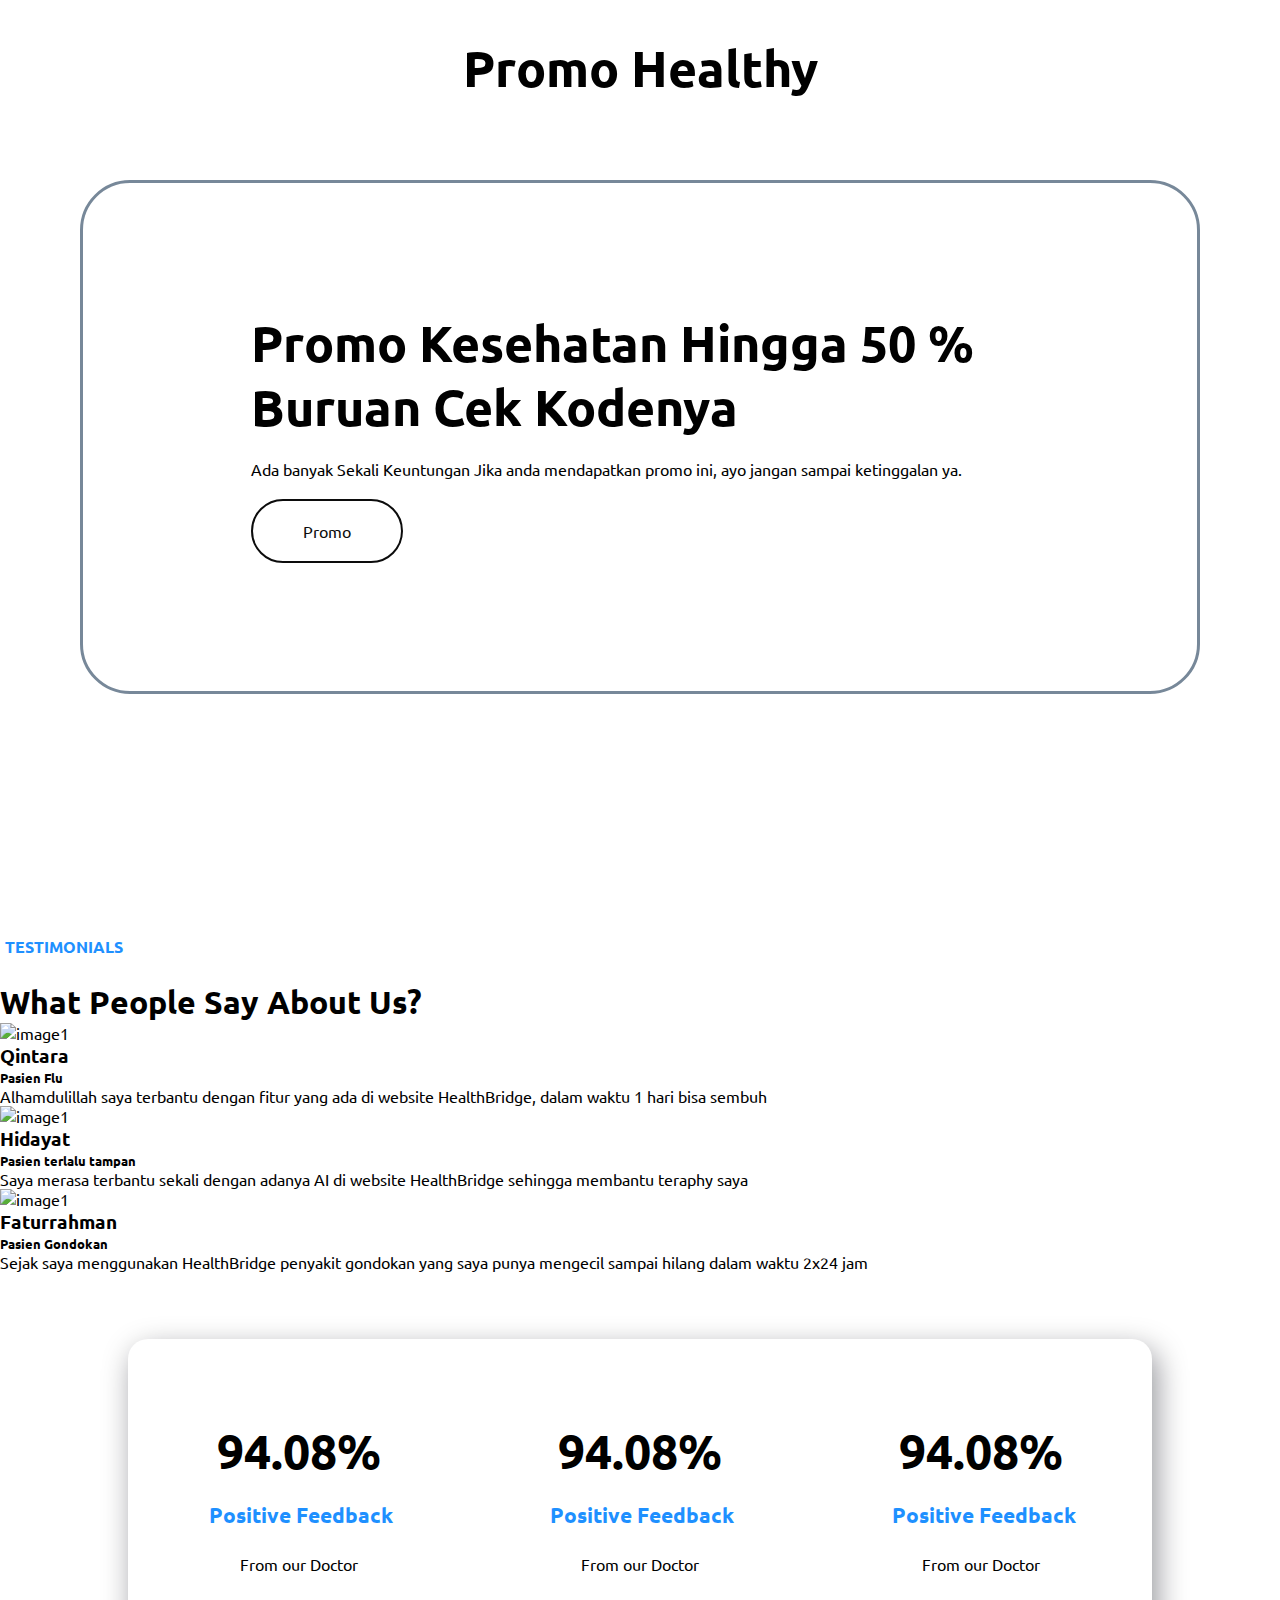
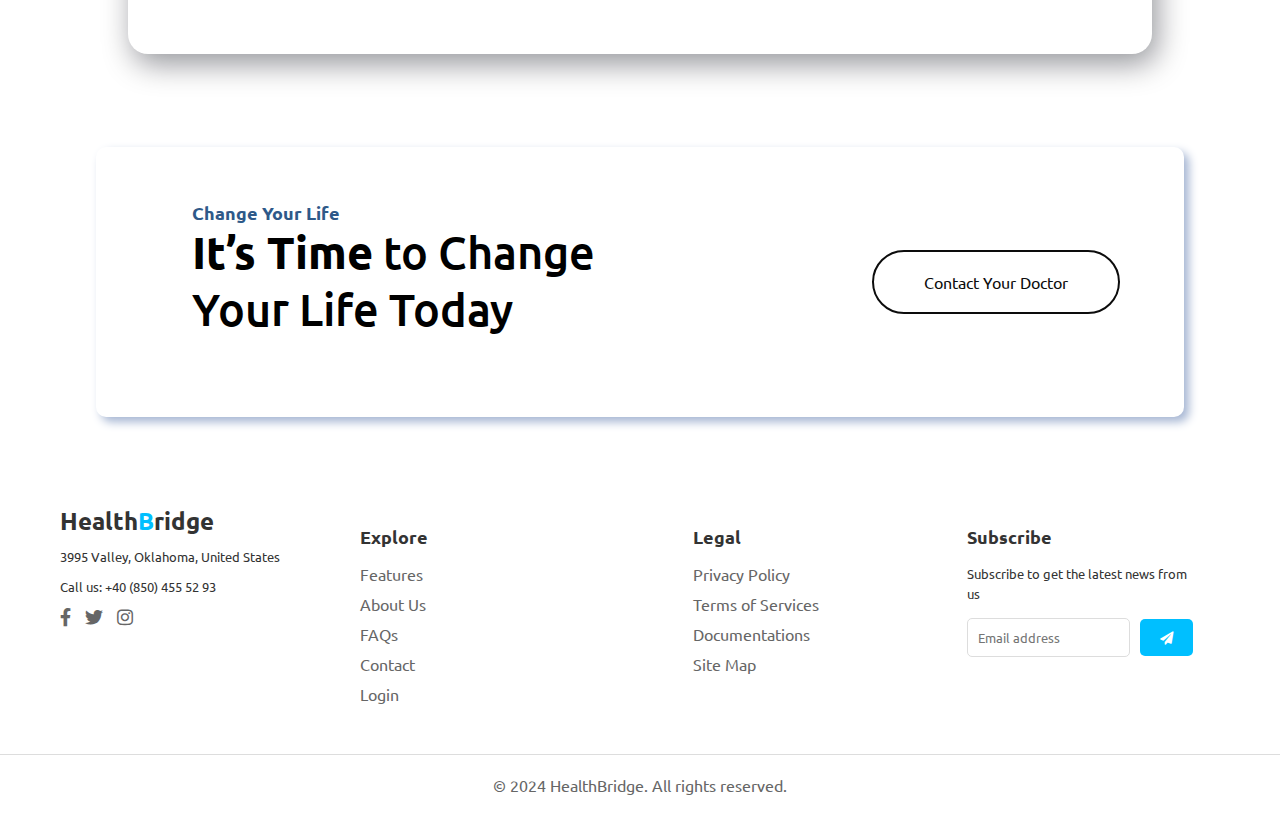
==== commit 28974470: "Merge branch 'main' into main" ====
--- a/index.html
+++ b/index.html
@@ -24,7 +24,7 @@
     <!-- Header -->
     <header>
       <nav class="navbar">
-        <div class="logo"><a href="#">Health<span>B</span>ridge</a></div>
+        <div class="logo"><a href="index.html">Health<span>B</span>ridge</a></div>
 
         <div class="nav-link">
           <a href="index.html">Home</a>
@@ -535,70 +535,6 @@
       </div>
     </section>
     <!-- Feedback End -->
-
-    <!-- Footer -->
-    <!-- <footer class="footer">
-      <div class="footer-content">
-        <div class="footer-links animate-fade-in">
-          <ul>
-            <li>
-              <a href="#" class="animate-slide-up hover-effect">Tentang</a>
-            </li>
-            <li>
-              <a href="#" class="animate-slide-up hover-effect">Manfaat</a>
-            </li>
-            <li><a href="#" class="animate-slide-up hover-effect">Karir</a></li>
-            <li>
-              <a href="#" class="animate-slide-up hover-effect">Dukungan</a>
-            </li>
-          </ul>
-        </div>
-        <div class="footer-sosial animate-fade-in">
-          <a href="#" class="animate-rotate social-icon"
-            ><img src="Style/img/facebook (1).png" alt="Facebook"
-          /></a>
-          <a href="#" class="animate-rotate social-icon"
-            ><img src="Style/img/twitter.png" alt="Twitter"
-          /></a>
-          <a href="#" class="animate-rotate social-icon"
-            ><img src="Style/img/instagram (1).png" alt="Instagram"
-          /></a>
-        </div>
-      </div>
-      <p class="copyright animate-fade-in">
-        &copy; 2024 HealthBridge.com Hak Cipta Dilindungi.
-      </p>
-    </footer> -->
-
-    <!-- <footer>
-      <div class="footer-container">
-        <a href="#" class="logo">Health<span class="highlight">B</span>ridge</a>
-        
-        <div class="footer-menu">
-          <ul>
-            <li><a href="#">Resources</a></li>
-            <li><a href="#">Careers</a></li>
-            <li><a href="#">About</a></li>
-            <li><a href="#">Follow us</a></li>
-            <li><a href="#">Github</a></li>
-            <li><a href="#">Discord</a></li>
-            <li><a href="#">Legal</a></li>
-            <li><a href="#">Privacy Policy</a></li>
-            <li><a href="#">Terms & Conditions</a></li>
-          </ul>
-        </div>
-    
-        <div class="social-icons">
-          <a href="#"><i class="fab fa-instagram"></i></a>
-          <a href="#"><i class="fab fa-twitter"></i></a>
-          <a href="#"><i class="fab fa-facebook-f"></i></a>
-          <a href="#"><i class="fab fa-youtube"></i></a>
-        </div>
-        
-        <p class="copyright">&copy; 2024 HealthBridge. All rights reserved.</p>
-      </div>
-    </footer> -->
-
     <footer>
       <div class="footer-container">
         <div class="footer-left">
--- a/Style/style.css
+++ b/Style/style.css
@@ -17,7 +17,7 @@
 
 header {
   z-index: 10;
-    position: sticky;
+    position: fixed;
     justify-content: space-between;
     display: flex;
     align-items: center;
@@ -138,9 +138,10 @@
 /* Hero start */
 
 .container {
+  margin-top: 6rem;
   width: 100%;
   height: 50vh;
-  margin-bottom: 10%;
+  /* margin-bottom: 10%; */
   display: flex;
 }
 
@@ -334,7 +335,6 @@
   margin: 5rem;
   padding: 2rem;
   display: flex;
-  /* align-items: center; Center items vertically */
   box-sizing: border-box;
   border-radius: 50px;
   border: lightslategray 3px solid;
@@ -352,8 +352,8 @@
   margin-left: 40px;
   margin-top: 60px;
   margin-bottom: -90px;
-  width: 90%; /* Ensure image fills container width */
-  height: auto; /* Maintain aspect ratio */
+  width: 90%;
+  height: auto;
 }
 
 .content-promo {
@@ -511,180 +511,6 @@
 /* popup end */
 
 /* Footer Start*/
-/* 
-.footer {
-  background-color: transparent;
-  height: 30vh;
-  width: 100%;
-}
-.footer-content {
-  padding-top: 100px;
-  display: flex;
-  justify-content: space-around;
-  align-items: center;
-  flex-wrap: wrap;
-}
-.footer-links ul {
-  list-style: none;
-  display: flex;
-  gap: 20px;
-}
-
-.footer-links a {
-  text-decoration: none;
-  position: relative;
-  color: #030013;
-  font-weight: 600;
-  transition: color 0.3s ease;
-  transition: 1s ease-in-out;
-}
-
-.footer-links a::after {
-  content: "";
-  position: absolute;
-  left: 50%;
-  bottom: -4px;
-  width: 0;
-  height: 3px;
-  background: #001428;
-  transition: width 1s, left 1s;
-}
-
-.footer-links a:hover {
-  font-size: 1.1em;
-  text-shadow: 0 0 1px #001428, 0 0 1px #001428, 0 0 1px #001428;
-  transition: font-size 1s, text-shadow 1s;
-}
-
-.footer-links a:hover::after {
-  width: 100%;
-  left: 0;
-}
-
-.footer-sosial {
-  display: flex;
-  gap: 15px;
-}
-.social-icon img {
-  width: 30px;
-  height: 30px;
-  transition: transform 0.3s ease;
-}
-.social-icon:hover img {
-  transform: scale(1.2);
-}
-.copyright {
-  text-align: center;
-  margin-top: 40px;
-  font-size: 0.9em;
-} */
-
-/* Footer Styling */
-/* footer {
-  background-color: white;
-  color: #333;
-  padding: 20px 0;
-  font-family: 'Arial', sans-serif;
-  text-align: center;
-  margin-top: 3rem;
-}
-
-.footer-container {
-  max-width: 1200px;
-  margin: auto;
-  padding: 0 20px;
-}
-
-.logo {
-  font-size: 24px;
-  font-weight: bold;
-  color: #333;
-}
-
-.logo .highlight {
-  color: #00BFFF;
-} */
-
-/* Menu Styling with Animation */
-/* .footer-menu ul {
-  list-style: none;
-  padding: 0;
-  margin: 20px 0;
-  display: flex;
-  justify-content: center;
-  flex-wrap: wrap;
-}
-
-.footer-menu ul li {
-  margin: 0 15px;
-  position: relative;
-}
-
-.footer-menu ul li a {
-  color: #333;
-  text-decoration: none;
-  padding-bottom: 5px;
-  position: relative;
-  display: inline-block;
-  transition: color 0.3s ease;
-}
-
-.footer-menu ul li a::after {
-  content: '';
-  position: absolute;
-  width: 0;
-  height: 2px;
-  background-color: #00BFFF;
-  bottom: 0;
-  left: 50%;
-  transform: translateX(-50%);
-  transition: width 0.4s ease;
-}
-
-.footer-menu ul li a:hover::after {
-  width: 100%;
-}
-
-.footer-menu ul li a:hover {
-  color: #00BFFF;
-}
-
-
-.social-icons {
-  margin: 20px 0;
-}
-
-.social-icons a {
-  margin: 0 10px;
-  color: #333;
-  font-size: 24px;
-  transition: transform 0.3s ease, color 0.3s ease;
-}
-
-.social-icons a:hover {
-  color: #00BFFF;
-  transform: scale(1.3) rotateX(15deg) rotateY(15deg);
-} */
-
-/* Responsiveness */
-/* @media (max-width: 768px) {
-  .footer-menu ul {
-    flex-direction: column;
-    text-align: center;
-  }
-
-  .footer-menu ul li {
-    margin: 10px 0;
-  }
-
-  .social-icons {
-    margin: 20px auto;
-    display: flex;
-    justify-content: center;
-  }
-} */
-
-/* Footer Styling */
 footer {
   background-color: white;
   color: #333;
@@ -719,7 +545,7 @@
 }
 
 .footer-left .highlight {
-  color: #00BFFF; /* Warna biru muda */
+  color: #00BFFF; 
 }
 
 .footer-middle, .footer-right {
@@ -755,21 +581,21 @@
 }
 
 .footer-middle ul li a::after {
-  content: '\2192'; /* Unicode untuk panah kanan */
+  content: '\2192'; 
   position: absolute;
-  left: -20px; /* Awal posisi panah di sebelah kanan teks */
+  left: -20px; 
   opacity: 0;
   transition: right 0.3s ease, opacity 0.3s ease;
 }
 
 .footer-middle ul li a:hover {
   color: #00BFFF;
-  transform: translateX(20px) scale(1.3); /* Geser ke kanan dan perbesar sedikit */
+  transform: translateX(20px) scale(1.3); 
 }
 
 .footer-middle ul li a:hover::after {
-  right: -5px; /* Panah bergeser lebih dekat ke teks */
-  opacity: 1; /* Panah menjadi terlihat */
+  right: -5px; 
+  opacity: 1; 
 }
 
 .footer-right form {
@@ -842,10 +668,10 @@
   max-width: 1200px;
   height: 80vh;
   box-shadow: 0 4px 12px rgba(0, 0, 0, 0.1);
-  border-radius: 20px; /* Border-radius ditambahkan */
-}
-
-/* Header chat dengan border-radius untuk bagian atas */
+  border-radius: 20px; 
+}
+
+
 .chat-header {
   background-color: #007bff;
   position: relative;
@@ -854,28 +680,26 @@
   padding: 20px;
   font-size: 24px;
   box-shadow: 0 2px 4px rgba(0, 0, 0, 0.1);
-  border-top-left-radius: 20px; /* Membulatkan sisi kiri atas */
-  border-top-right-radius: 20px; /* Membulatkan sisi kanan atas */
-}
-
-/* Kotak pesan yang fleksibel dengan background dan border-radius */
+  border-top-left-radius: 20px;
+  border-top-right-radius: 20px;
+}
+
 .chat-box {
   flex-grow: 1;
   padding: 20px;
   background-color: #e9f1fa;
   overflow-y: auto;
-  border-radius: 20px; /* Border-radius di kotak pesan */
-}
-
-/* Input chat dengan border-radius untuk bagian bawah */
+  border-radius: 20px;
+}
+
 .chat-input {
   display: flex;
   padding: 20px;
   background-color: #ffffff;
   border-top: 1px solid #ccc;
   box-shadow: 0 -2px 4px rgba(0, 0, 0, 0.1);
-  border-bottom-left-radius: 20px; /* Membulatkan sisi kiri bawah */
-  border-bottom-right-radius: 20px; /* Membulatkan sisi kanan bawah */
+  border-bottom-left-radius: 20px;
+  border-bottom-right-radius: 20px;
 }
 
 .chat-input input {
@@ -900,7 +724,7 @@
   background-color: #0056b3;
 }
 
-/* Gaya pesan dengan border-radius */
+
 .messages {
   display: flex;
   flex-direction: column;
@@ -910,7 +734,7 @@
   background-color: #ffffff;
   padding: 15px;
   margin-bottom: 15px;
-  border-radius: 15px; /* Membulatkan sudut pesan */
+  border-radius: 15px;
   max-width: 70%;
   font-size: 16px;
 }
@@ -919,14 +743,14 @@
   align-self: flex-end;
   background-color: #007bff;
   color: white;
-  border-radius: 15px 15px 0 15px; /* Kiri atas rounded */
+  border-radius: 15px 15px 0 15px; 
 }
 
 .message.bot {
   align-self: flex-start;
   background-color: #f0f4f8;
   color: #333;
-  border-radius: 15px 15px 15px 0; /* Kanan atas rounded */
+  border-radius: 15px 15px 15px 0; 
 }
 /* ai  */
 
--- a/menu.css
+++ b/menu.css
@@ -20,13 +20,14 @@
 
 .carousel-section h2 {
     font-size: 2em;
-    margin-bottom: 5%;
+    margin-bottom: 15px;
+    color: #06000b;
 }
 
 .carousel-section p {
     font-size: 1em;
-    margin-bottom: 20px;
-    color: #777;
+    margin-bottom: 30px;
+    color: #06000b;
 }
 
 /* Carousel Container */
@@ -42,6 +43,7 @@
 .carousel {
     display: flex;
     transition: transform 0.5s ease-in-out;
+    padding: 1rem;
 }
 
 /* Carousel Item */
@@ -49,13 +51,20 @@
     margin-top: 1rem;
     min-width: 20%;
     box-sizing: border-box;
-    padding: 10px;
+    padding: 20px;
     text-align: center;
     transition: transform 0.3s ease-in-out;
     margin: 0 10px; 
-    background-color: #fff;
+    background: linear-gradient(135deg, #ffffff, #eff1fc);
     box-shadow: 0 4px 8px rgba(0, 0, 0, 0.1);
     border-radius: 8px;
+}
+
+.carousel-item:hover{
+    transform: scale(1.2);
+    box-shadow: 0 4px 8px 0px rgba(0, 0, 0, 0.388);
+    transform: translateY(-10px) ;
+
 }
 
 .carousel-item img {
@@ -66,8 +75,8 @@
 
 .carousel-item p {
     font-size: 1.1em;
-    margin-top: 1rem;
-    color: #555;
+    margin-top: 10px;
+    color: #06000b;
 }
 
 /* Buttons */
@@ -116,12 +125,34 @@
 /* Responsive Design */
 @media (max-width: 768px) {
     .carousel-item {
-        min-width: 30%; /* Untuk 3 item per slide pada tablet */
+        min-width: 30%; 
     }
 }
 
 @media (max-width: 480px) {
     .carousel-item {
-        min-width: 45%; /* Untuk 2 item per slide pada mobile */
+        min-width: 45%;
     }
 }
+
+/* Gradient Border Animation */
+@keyframes rotate-border {
+    0% { background-position: 0% 50%; }
+    50% { background-position: 100% 50%; }
+    100% { background-position: 0% 50%; }
+}
+
+/* Responsiveness */
+@media (max-width: 768px) {
+    .promo-card {
+        padding: 15px;
+    }
+
+    .promo-card h3 {
+        font-size: 1.1em;
+    }
+
+    .promo-card p {
+        font-size: 0.85em;
+    }
+}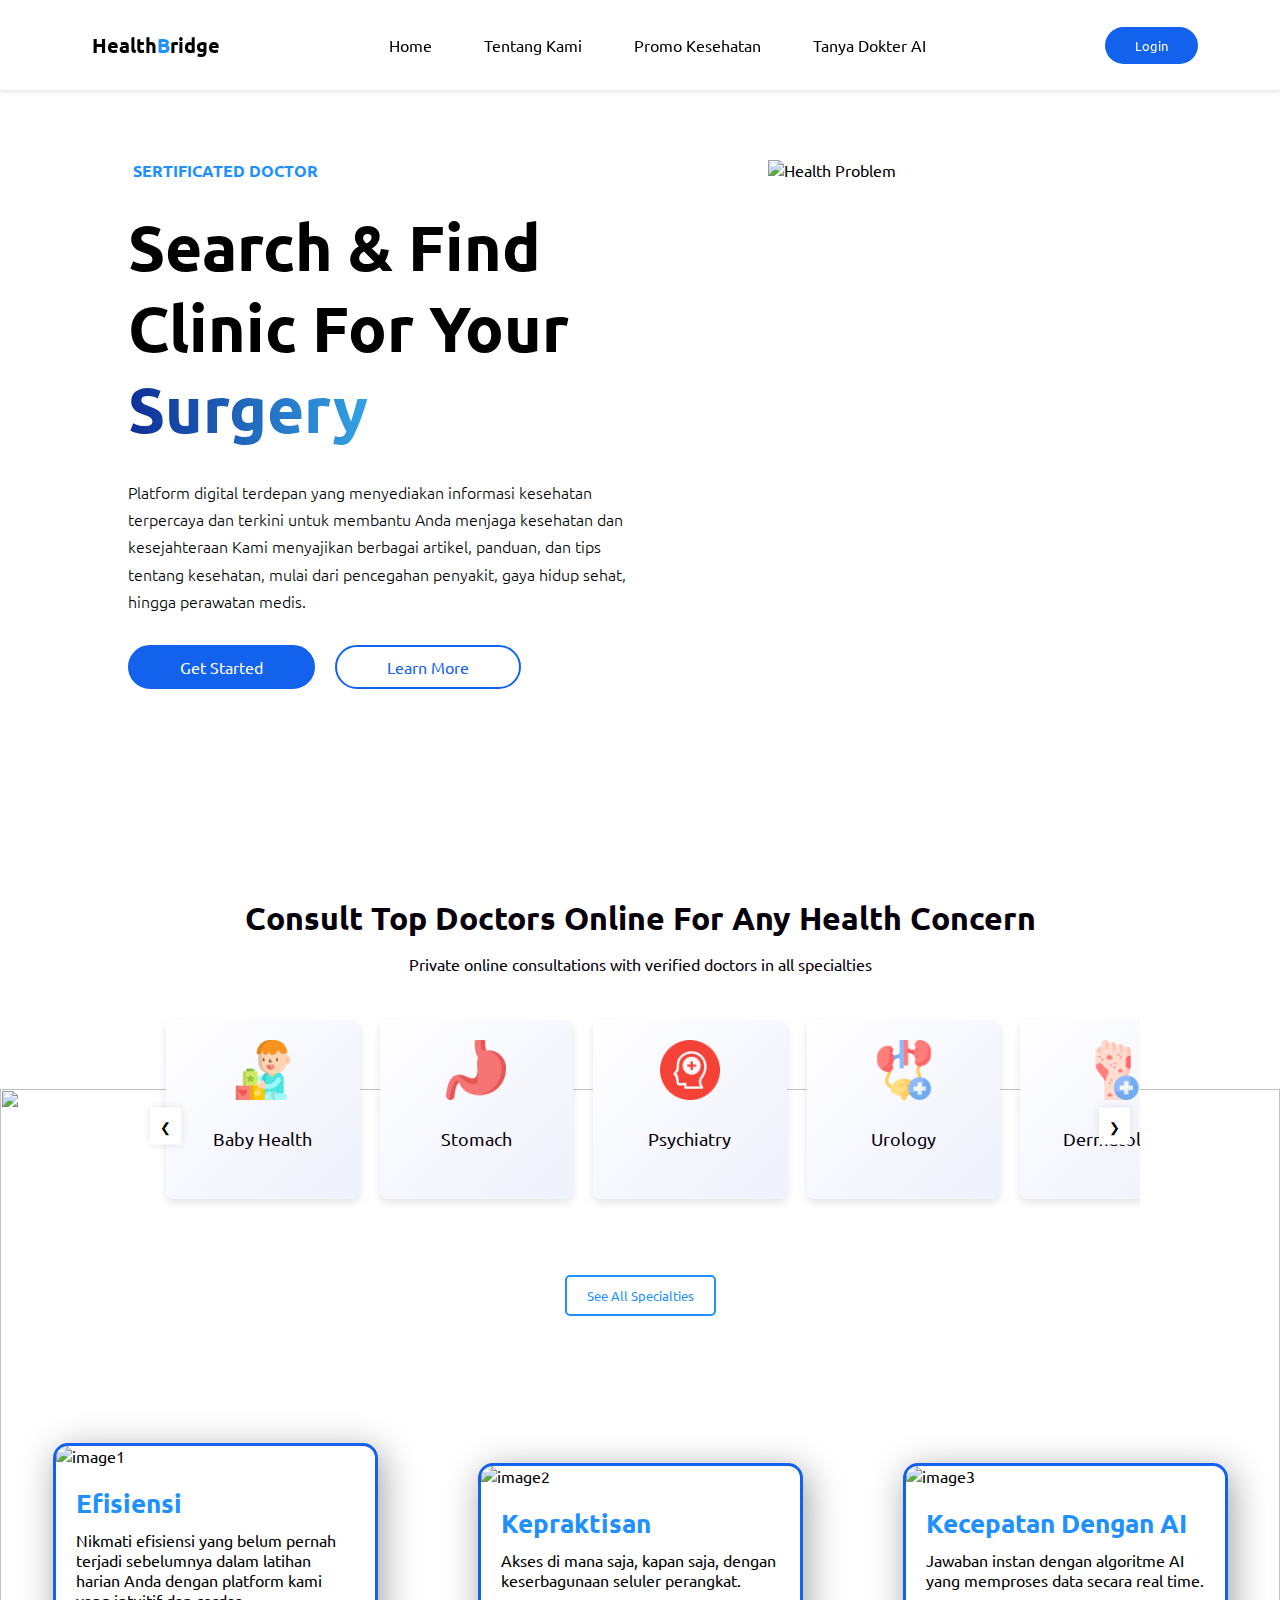
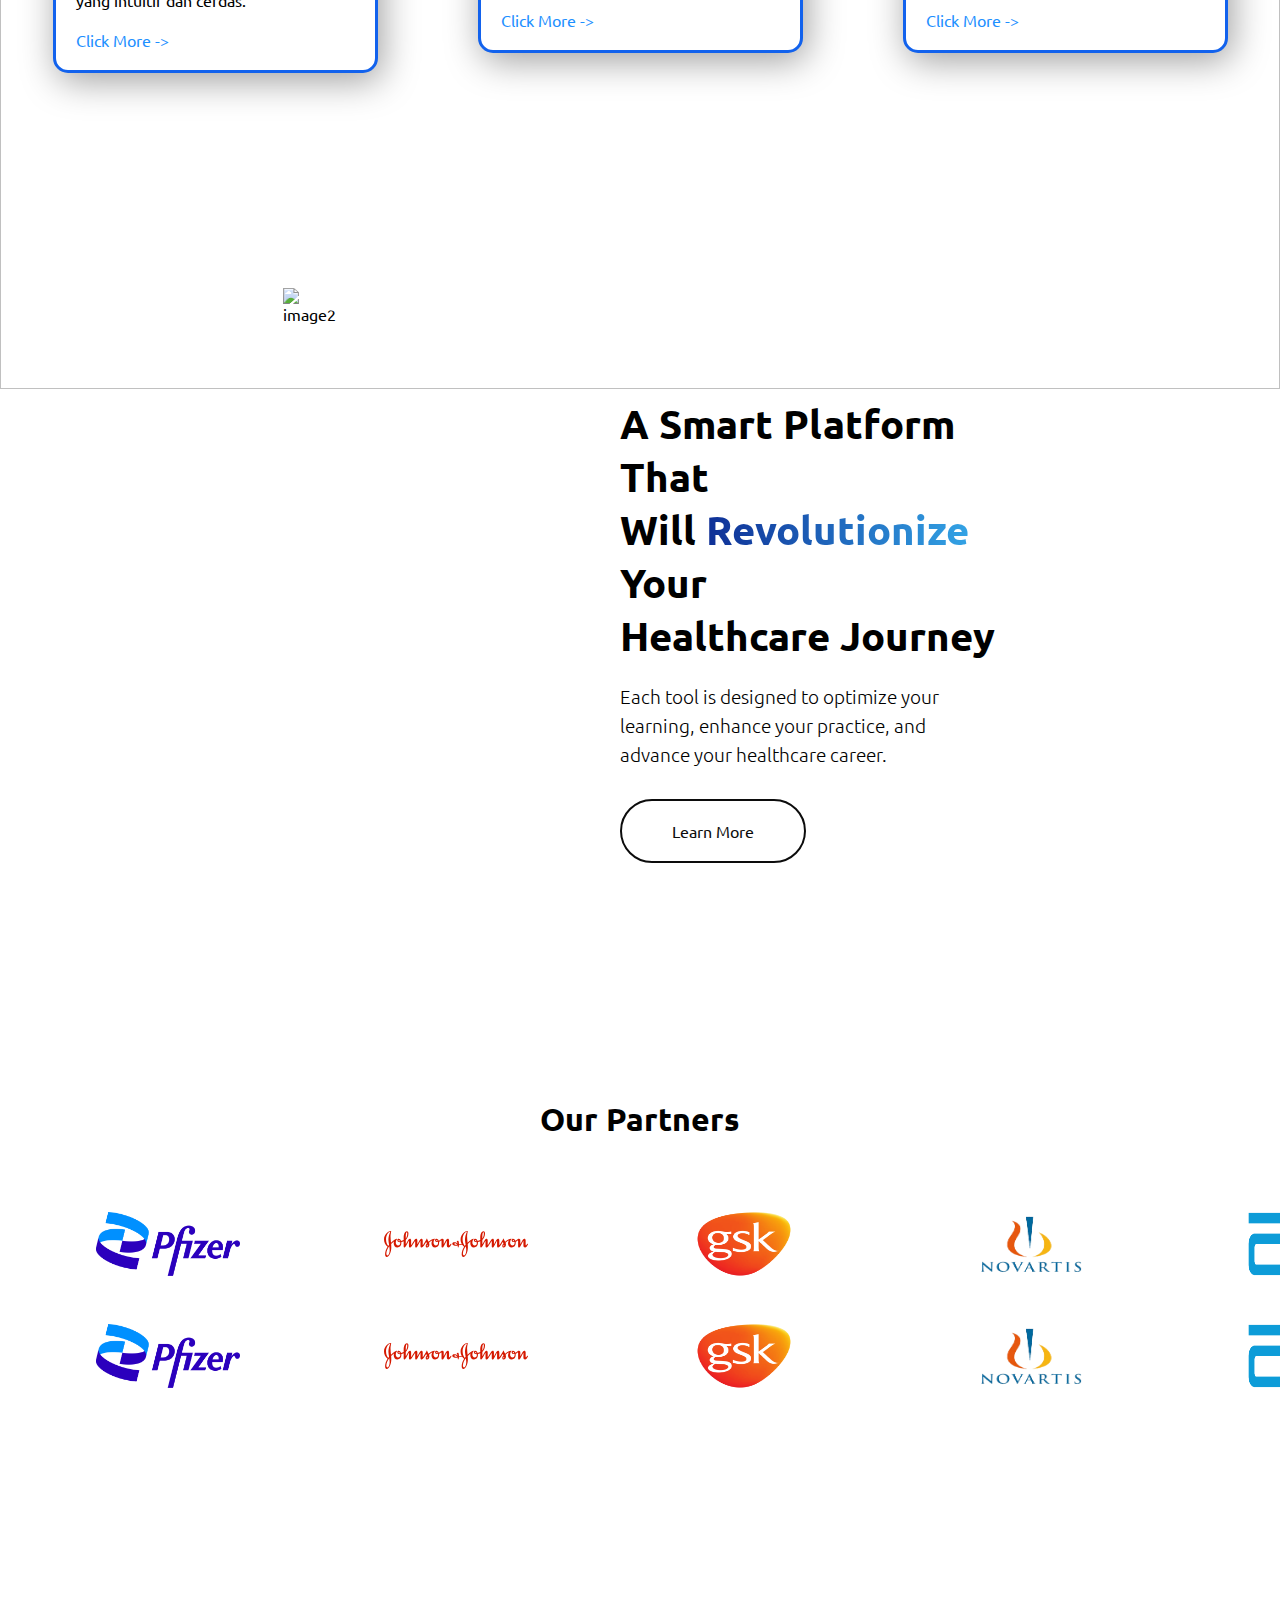
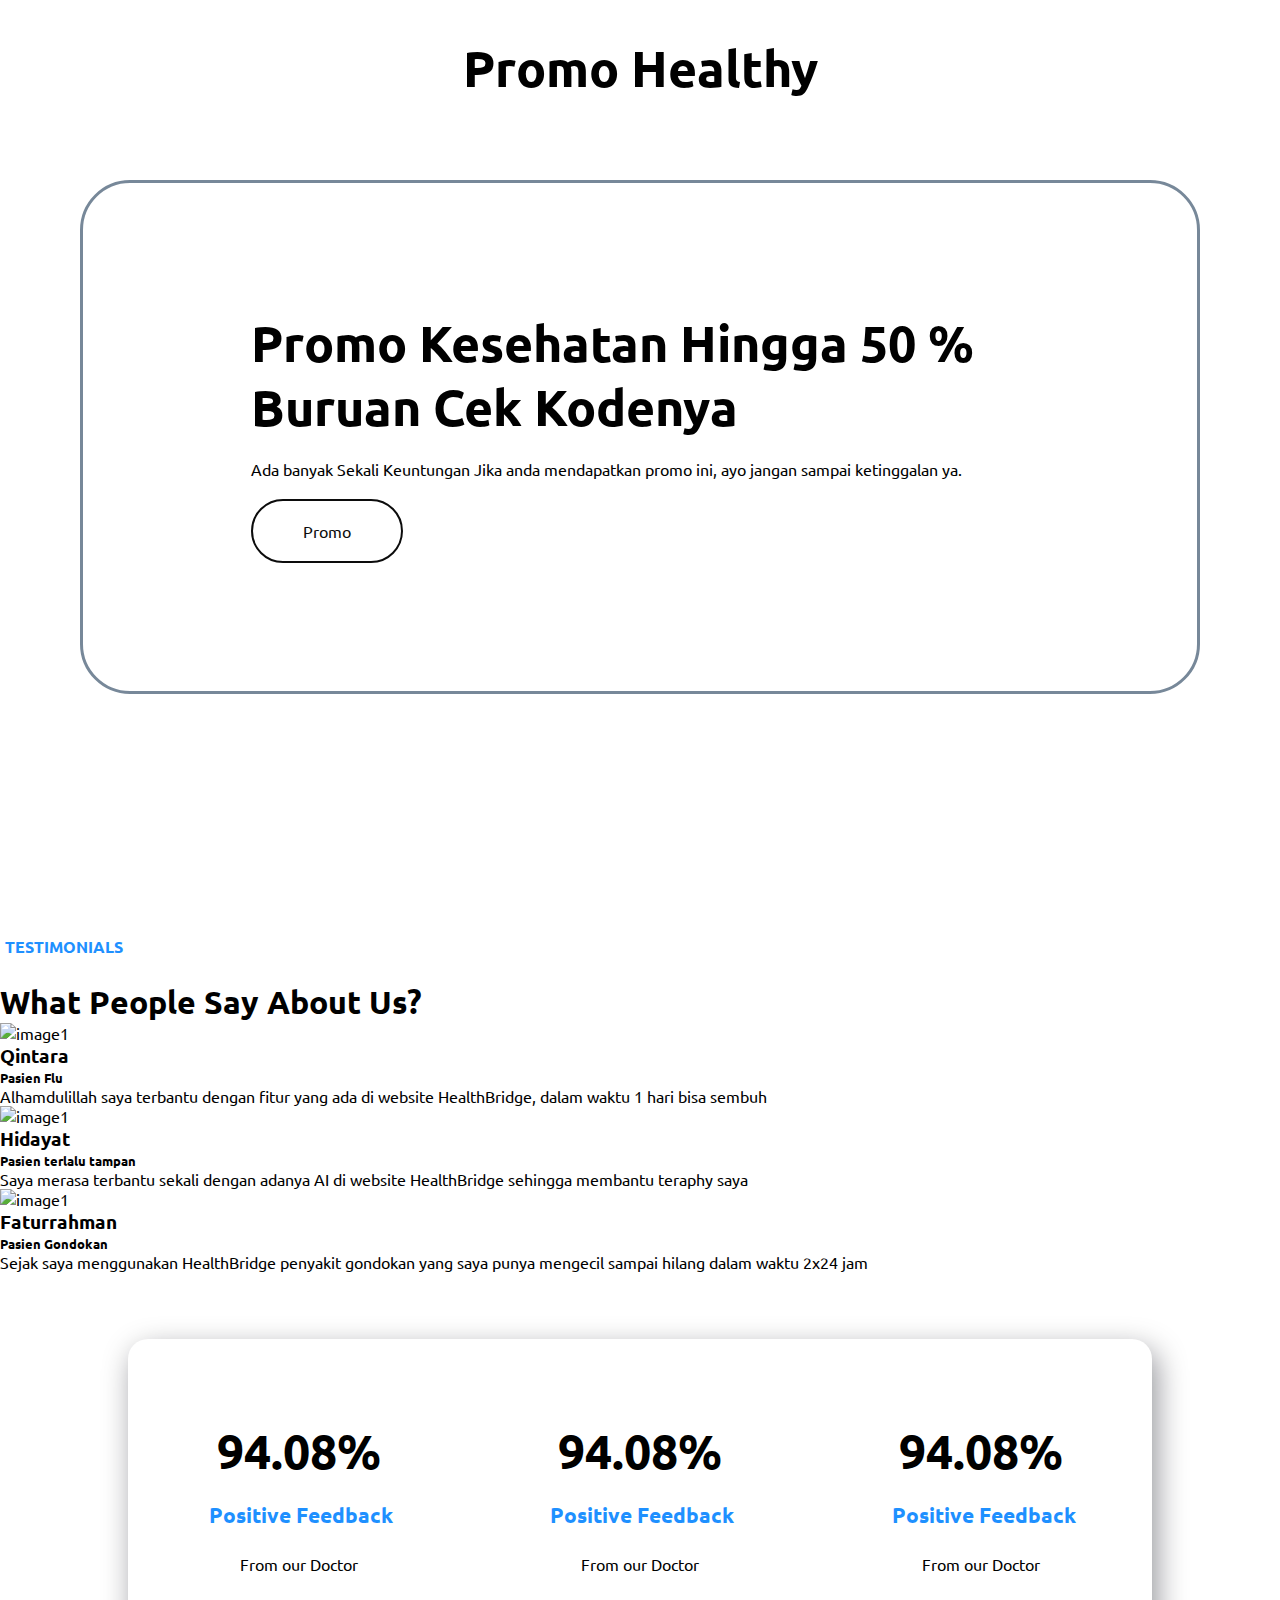
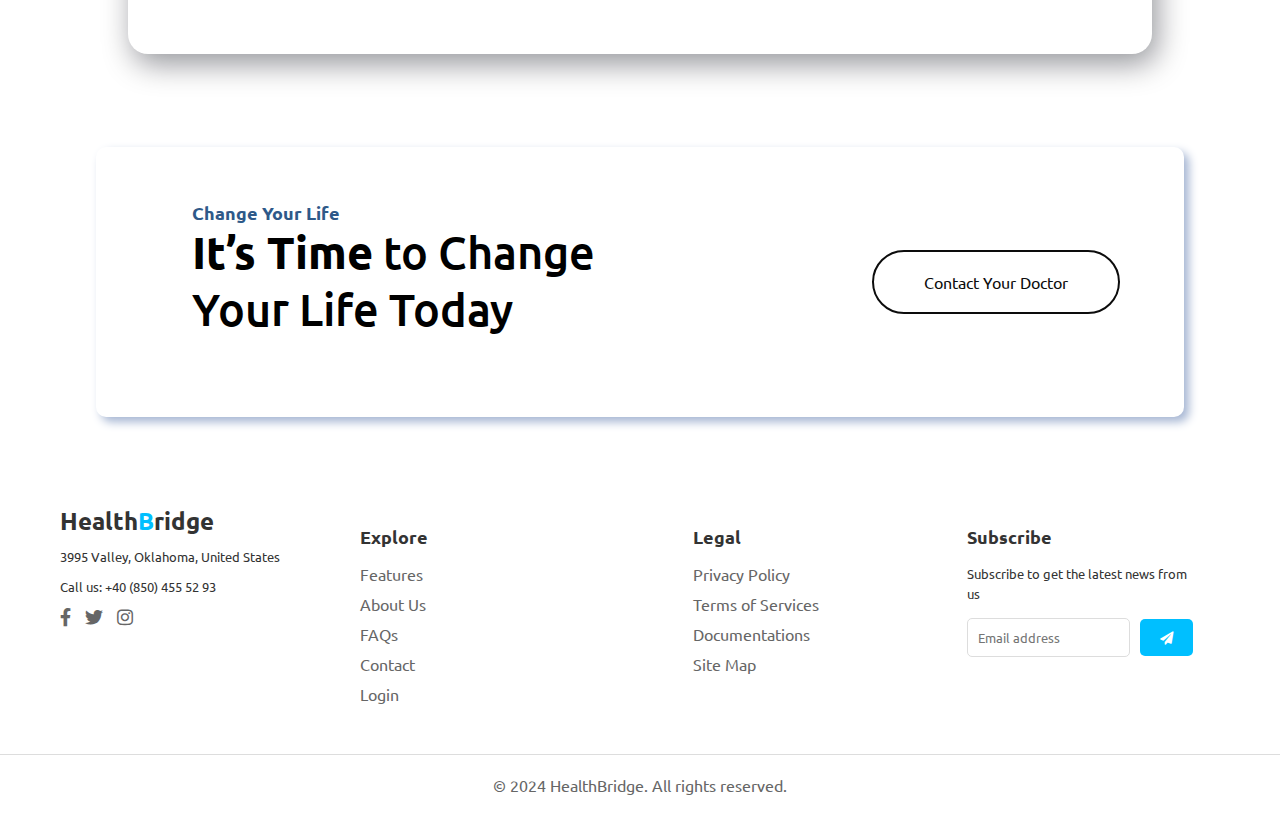
==== commit ac79028b: "responsive navabar" ====
--- a/index.html
+++ b/index.html
@@ -24,18 +24,28 @@
     <!-- Header -->
     <header>
       <nav class="navbar">
-        <div class="logo"><a href="index.html">Health<span>B</span>ridge</a></div>
-
-        <div class="nav-link">
+        <div class="logo">
+          <a href="index.html">Health<span>B</span>ridge</a>
+        </div>
+
+        <div class="menu">
           <a href="index.html">Home</a>
           <a href="index2about.html">Tentang Kami</a>
           <a href="promokesehatan.html">Promo Kesehatan</a>
           <a href="ai.html">Tanya Dokter AI</a>
         </div>
-
+      </div>
+
+      <div class="hamburger" onclick="toggleMenu()">
+        <div></div>
+        <div></div>
+        <div></div>
+      </div>
         <button class="btn-login-popup">Login</button>
       </nav>
     </header>
+
+    <script src="responsivenav.js"></script>
 
     <div class="wrapper">
       <span class="icon-close">
--- a/Style/style.css
+++ b/Style/style.css
@@ -17,19 +17,21 @@
 
 header {
   z-index: 10;
-    position: fixed;
-    justify-content: space-between;
-    display: flex;
-    align-items: center;
-    top: 0;
-    background-color: #ffffff;
-    color: #000000;
-    height: 10%;
-    width: 100%;
-    animation: fadeIn 3s ease-in-out;
-}
-
-.logo,span {
+  position: fixed;
+  justify-content: space-between;
+  display: flex;
+  align-items: center;
+  top: 0;
+  background-color: #ffffff;
+  color: #000000;
+  height: 10%;
+  width: 100%;
+  animation: fadeIn 3s ease-in-out;
+  box-shadow: 0 2px 4px rgba(0, 0, 0, 0.1);
+}
+
+.logo,
+span {
   color: dodgerblue;
   font-weight: bold;
 }
@@ -38,7 +40,6 @@
   padding: 1rem;
   display: flex;
   width: 100%;
-  height: 100%;
   justify-content: space-around;
   align-items: center;
 }
@@ -69,49 +70,51 @@
   font-size: 23px;
 }
 
-.nav-link {
+.menu {
   display: flex;
   font-size: 1rem;
   align-items: center;
   margin-right: 20px;
 }
 
-.nav-link a {
+.menu a {
   position: relative;
+  text-decoration: none;
+  margin: 0 1rem;
   color: inherit;
   font-size: inherit;
   transition: font-size 1s;
   transition: 1s ease-in-out;
 }
 
-.nav-link a:hover {
+.menu a:hover {
   color: #1e90ff;
   font-size: 1.1rem;
 }
 
-.nav-link a {
+.menu a {
   position: relative;
   transition: font-size 1s;
 }
 
-.nav-link a::after {
+.menu a::after {
   content: "";
   position: absolute;
   left: 50%;
-  bottom: 6px;
+  bottom: -4px;
   width: 0;
   height: 3px;
   background: #1e90ff;
   transition: width 1s, left 1s;
 }
 
-.nav-link a:hover{
+.menu a:hover {
   font-size: 1.1em;
   text-shadow: 0 0 1px #1e90ff, 0 0 1px #1e90ff, 0 0 1px #1e90ff;
   transition: font-size 1s, text-shadow 1s;
 }
 
-.nav-link a:hover::after {
+.menu a:hover::after {
   width: 100%;
   left: 0;
 }
@@ -132,6 +135,72 @@
   background-color: #0c0c0c;
   box-shadow: 4px 8px 20px 0px #0304106b;
   color: white;
+}
+
+/* Hamburger icon */
+.hamburger {
+  display: none;
+  flex-direction: column;
+  cursor: pointer;
+  transition: all 0.3s ease;
+}
+
+.hamburger div {
+  width: 25px;
+  height: 3px;
+  background-color: #333;
+  margin: 5px 0;
+  transition: all 0.3s ease;
+}
+
+/* Hamburger icon animation when clicked */
+.hamburger.open div:nth-child(1) {
+  transform: rotate(45deg) translate(5px, 5px);
+}
+
+.hamburger.open div:nth-child(2) {
+  opacity: 0;
+}
+
+.hamburger.open div:nth-child(3) {
+  transform: rotate(-45deg) translate(5px, -5px);
+}
+
+/* Responsive Styles */
+@media (max-width: 768px) {
+  .navbar {
+    justify-content: space-around;
+  }
+
+  .navbar .menu {
+    display: none;
+    flex-direction: column;
+    width: 100%;
+    text-align: center;
+    background-color: #fff;
+    position: absolute;
+    top: 60px;
+    left: 0;
+    box-shadow: 0 2px 4px rgba(0, 0, 0, 0.1);
+    transition: max-height 0.3s ease;
+  }
+
+  .navbar .menu.show {
+    display: flex;
+    max-height: 300px;
+  }
+
+  .hamburger {
+    display: flex;
+  }
+
+  .navbar a {
+    padding: 10px 20px;
+  }
+
+  .navbar .btn-login-popup {
+    margin: 10px auto;
+  }
 }
 /* Navbar End */
 
@@ -246,12 +315,11 @@
   position: relative;
   width: 100%;
   height: 100%;
-  max-width: 100%; 
-  max-height: 100vh; 
+  max-width: 100%;
+  max-height: 100vh;
 }
 
 /* Hero end */
-
 
 /*fedback start */
 
@@ -304,7 +372,6 @@
 
 /* feedback end */
 
-
 /* Promo Start */
 
 .promo {
@@ -314,7 +381,7 @@
   margin-top: 10%;
 }
 
-.tlsn-promo{
+.tlsn-promo {
   text-align: center;
 }
 
@@ -532,7 +599,7 @@
   flex-wrap: wrap;
 }
 
-.footer-container p{
+.footer-container p {
   margin-bottom: 10px;
   line-height: 1.5;
   font-size: 0.8rem;
@@ -545,19 +612,21 @@
 }
 
 .footer-left .highlight {
-  color: #00BFFF; 
-}
-
-.footer-middle, .footer-right {
+  color: #00bfff;
+}
+
+.footer-middle,
+.footer-right {
   flex: 1;
   margin: 20px;
 }
 
-.footer-middle{
+.footer-middle {
   margin-left: 80px;
 }
 
-.footer-middle h3, .footer-right h3 {
+.footer-middle h3,
+.footer-right h3 {
   font-size: 18px;
   margin-bottom: 15px;
   color: #333;
@@ -581,21 +650,21 @@
 }
 
 .footer-middle ul li a::after {
-  content: '\2192'; 
+  content: "\2192";
   position: absolute;
-  left: -20px; 
+  left: -20px;
   opacity: 0;
   transition: right 0.3s ease, opacity 0.3s ease;
 }
 
 .footer-middle ul li a:hover {
-  color: #00BFFF;
-  transform: translateX(20px) scale(1.3); 
+  color: #00bfff;
+  transform: translateX(20px) scale(1.3);
 }
 
 .footer-middle ul li a:hover::after {
-  right: -5px; 
-  opacity: 1; 
+  right: -5px;
+  opacity: 1;
 }
 
 .footer-right form {
@@ -612,7 +681,7 @@
 }
 
 .footer-right button {
-  background-color: #00BFFF;
+  background-color: #00bfff;
   color: white;
   border: none;
   padding: 10px 20px;
@@ -623,7 +692,7 @@
 }
 
 .footer-right button:hover {
-  background-color: #008FCC;
+  background-color: #008fcc;
 }
 
 .social-icons a {
@@ -634,11 +703,10 @@
 }
 
 .social-icons a:hover {
-  color: #00BFFF;
+  color: #00bfff;
   transform: scale(2.2);
   transition: 3s;
 }
-
 
 .footer-bottom {
   text-align: center;
@@ -648,12 +716,11 @@
   color: #666;
 }
 
-
 /* Footer end */
 
 /* ai Start */
 
-.ai{
+.ai {
   display: flex;
   justify-content: center;
   align-items: center;
@@ -668,9 +735,8 @@
   max-width: 1200px;
   height: 80vh;
   box-shadow: 0 4px 12px rgba(0, 0, 0, 0.1);
-  border-radius: 20px; 
-}
-
+  border-radius: 20px;
+}
 
 .chat-header {
   background-color: #007bff;
@@ -724,7 +790,6 @@
   background-color: #0056b3;
 }
 
-
 .messages {
   display: flex;
   flex-direction: column;
@@ -743,27 +808,18 @@
   align-self: flex-end;
   background-color: #007bff;
   color: white;
-  border-radius: 15px 15px 0 15px; 
+  border-radius: 15px 15px 0 15px;
 }
 
 .message.bot {
   align-self: flex-start;
   background-color: #f0f4f8;
   color: #333;
-  border-radius: 15px 15px 15px 0; 
+  border-radius: 15px 15px 15px 0;
 }
 /* ai  */
 
-
-
-
-
 /* Other */
-
-
-
-
-
 
 .animate-fadein {
   animation: fadeIn 1s ease-in-out;
@@ -885,4 +941,4 @@
   to {
     transform: rotate(360deg);
   }
-}+}
--- a/Style/responsive.css
+++ b/Style/responsive.css
@@ -81,28 +81,28 @@
 
 @media screen and (max-width: 480px) {
   .container {
-    flex-direction: column; /* Stack elements vertically */
-    align-items: center; /* Center elements horizontally */
-    justify-content: center; /* Center elements vertically */
-    height: auto; /* Adjust height to fit content */
-    margin-bottom: 5%; /* Adjust margin */
+    flex-direction: column; 
+    align-items: center;
+    justify-content: center; 
+    height: auto; 
+    margin-bottom: 5%; 
     margin-top: 5rem;
   }
 
   .text {
     margin-left: 0;
     margin-top: 0;
-    width: 90%; /* Adjust text width for smaller screens */
-    text-align: center; /* Center text for better readability */
+    width: 90%;
+    text-align: center;
   }
 
   h4 {
-    font-size: 1.2rem; /* Adjust font size */
-    margin-left: 0; /* Center the text */
+    font-size: 1.2rem;
+    margin-left: 0;
   }
 
   .title {
-    font-size: 2.5rem; /* Adjust title font size */
+    font-size: 2.5rem;
     margin-bottom: 20px;
   }
 
@@ -113,13 +113,13 @@
   }
 
   .button-area {
-    justify-content: center; /* Center buttons */
+    justify-content: center;
     margin-top: 20px;
   }
 
   .btn-gt, .btn-exp {
-    padding: 10px 30px; /* Adjust padding for buttons */
-    margin: 10px 5px; /* Add margin between buttons */
+    padding: 10px 30px;
+    margin: 10px 5px; 
   }
 
   .image {
@@ -128,62 +128,61 @@
 }
 @media screen and (max-width: 480px) {
   .card-area {
-    flex-direction: column; /* Stack the cards vertically */
+    flex-direction: column;
     margin-top: 5%;
-    padding: 0 5%; /* Add padding for better spacing on small screens */
+    padding: 0 5%;
   }
 
   .card {
-    width: 90%; /* Reduce card width to fit smaller screens */
-    margin: 20px 0; /* Adjust margin for better spacing */
-    box-shadow: 3px 6px 20px rgba(0, 0, 0, 0.15); /* Reduce shadow intensity */
+    width: 90%; 
+    margin: 20px 0; 
+    box-shadow: 3px 6px 20px rgba(0, 0, 0, 0.15); 
   }
 
   .card:hover {
-    width: 90%; /* Keep the card size consistent when hovered */
+    width: 90%;
     box-shadow: 3px 6px 30px dodgerblue;
   }
 
   .content h3 {
-    font-size: 22px; /* Reduce heading size */
-  }
+    font-size: 22px;  }
 
   .content p {
-    font-size: 14px; /* Reduce paragraph font size */
+    font-size: 14px;
   }
 
   .btn-more:hover {
-    font-size: 14px; /* Slightly reduce button text size */
+    font-size: 14px;
   }
 
   .card-image img {
-    height: auto; /* Ensure image maintains proportion on small screens */
+    height: auto;
   }
 
   .bg img {
-    height: auto; /* Adjust background image to scale properly */
+    height: auto; 
   }
 }
 
 @media screen and (max-width: 480px) {
   section.about {
-    flex-direction: column; /* Stack the content vertically */
-    margin-top: 5%; /* Adjust margin */
-    height: auto; /* Allow height to adjust based on content */
+    flex-direction: column; 
+    margin-top: 5%; 
+    height: auto; 
   }
 
   .about-area {
-    flex-direction: column; /* Stack the image and content vertically */
+    flex-direction: column; 
     justify-content: center;
     align-items: center;
     margin-top: 5rem;
   }
 
   .about-content {
-    width: 90%; /* Reduce the content width to fit smaller screens */
-    margin: 20px 0; /* Adjust margin for better spacing */
-    align-items: center; /* Center align content on smaller screens */
-    text-align: center; /* Center text for better readability */
+    width: 90%; 
+    margin: 20px 0; 
+    align-items: center; 
+    text-align: center;
   }
 
   .about-image {
@@ -191,12 +190,12 @@
   }
 
   .title-about {
-    font-size: 1.8rem; /* Reduce the title font size */
+    font-size: 1.8rem; 
     margin-bottom: 15px;
   }
 
   .subtitle-about {
-    font-size: 1rem; /* Reduce subtitle font size */
+    font-size: 1rem; 
     line-height: 1.3;
     margin-bottom: 20px;
   }
@@ -204,18 +203,18 @@
   .btn-area2 {
     width: 100%; 
     display: flex;
-    justify-content: center; /* Center the button horizontally */
+    justify-content: center; 
   }
 
   .btn-lm {
-    padding: 15px 30px; /* Reduce button padding */
-    font-size: 0.9rem; /* Adjust button text size */
+    padding: 15px 30px; 
+    font-size: 0.9rem;
   }
 }
 
 @media screen and (max-width: 480px) {
   .promo-area {
-    flex-direction: column; /* Stack elements vertically */
+    flex-direction: column; 
     margin: 2rem;
     padding: 1rem;
   }
@@ -227,68 +226,67 @@
   .content-promo {
     margin: 0;
     padding: 1rem;
-    text-align: center; /* Center text in small screens */
+    text-align: center;
   }
 
   .title-promo {
-    font-size: 2rem; /* Reduce font size */
+    font-size: 2rem; 
     text-align: center;
   }
 
   .deskripsi {
-    font-size: 1rem; /* Adjust description font size */
-    margin-bottom: 15px; /* Reduce margin */
+    font-size: 1rem; 
+    margin-bottom: 15px;
   }
 
   .btn-area2 {
-    justify-content: center; /* Center button in small screens */
+    justify-content: center;
     margin-top: 20px;
   }
 
   .btn-lm {
-    padding: 10px 30px; /* Adjust button padding for small screens */
+    padding: 10px 30px; 
   }
 }
 
 @media screen and (max-width: 480px) {
   .popup-content {
-    width: 90%; /* Make popup content fit smaller screens */
-    max-width: 100%; /* Allow it to stretch fully */
-    padding: 10px; /* Adjust padding for smaller screens */
-    top: 30%; /* Adjust top position */
+    width: 90%; 
+    max-width: 100%; 
+    padding: 10px;
+    top: 30%; 
     left: 50%;
-    transform: translate(-50%, 0) scale(1); /* Center and scale correctly */
-  }
-
+    transform: translate(-50%, 0) scale(1);
   .popup-img img {
-    width: 100%; /* Make images full width */
-    height: auto; /* Maintain aspect ratio */
-    margin-bottom: 10px; /* Reduce margin */
+    width: 100%; 
+    height: auto; 
+    margin-bottom: 10px; 
     display: none;
   }
+}
 
   .popup-header h1 {
-    font-size: 18px; /* Adjust font size */
+    font-size: 18px; 
   }
 
   .popup-header h2 {
-    font-size: 12px; /* Adjust font size */
+    font-size: 12px; 
   }
 
   .popup-text {
-    font-size: 12px; /* Adjust font size */
+    font-size: 12px; 
   }
 
   .popup-btn {
-    padding: 10px; /* Adjust padding for smaller screens */
-    font-size: 14px; /* Adjust font size */
+    padding: 10px; 
+    font-size: 14px; 
   }
 
   .popup-close:link,
   .popup-close:visited {
-    font-size: 24px; /* Adjust close button font size */
-    top: 5px; /* Adjust position */
-    right: 5px; /* Adjust position */
+    font-size: 24px;
+    top: 5px; 
+    right: 5px; 
   }
 }
 
@@ -299,7 +297,7 @@
 
 #popup:target .popup-content {
   opacity: 1;
-  transform: translate(-50%, 0) scale(1); /* Center and scale correctly */
+  transform: translate(-50%, 0) scale(1); 
 }
 
 @media screen and (max-width: 480px) {
@@ -310,51 +308,51 @@
   }
 
   .h1-testi h1 {
-    font-size: 24px; /* Reduce font size for smaller screens */
+    font-size: 24px;
   }
 
   .testimoni-area {
-    flex-direction: column; /* Stack cards vertically */
+    flex-direction: column; 
     margin-top: 2%;
-    padding: 0 10px; /* Add padding for small screens */
+    padding: 0 10px; 
   }
 
   .testimoni-card {
-    width: 90%; /* Adjust width to fit smaller screens */
-    margin: 5px; /* Adjust margin for small screens */
-    padding: 10px; /* Reduce padding */
-    box-shadow: 2px 4px 20px rgba(0, 0, 0, 0.2); /* Adjust box-shadow for smaller screens */
-    transition: transform 0.3s, box-shadow 0.3s; /* Adjust transition duration */
+    width: 90%; 
+    margin: 5px; 
+    padding: 10px; 
+    box-shadow: 2px 4px 20px rgba(0, 0, 0, 0.2);
+    transition: transform 0.3s, box-shadow 0.3s;
   }
 
   .testimoni-card:hover {
-    box-shadow: 4px 8px 30px dodgerblue; /* Adjust box-shadow on hover */
-    width: 90%; /* Ensure card width is still responsive */
-    transform: translateY(-15px); /* Adjust translateY for hover effect */
+    box-shadow: 4px 8px 30px dodgerblue; 
+    width: 90%; 
+    transform: translateY(-15px); 
   }
 
   .testimoni-card img {
-    width: 100%; /* Make image fill the width of the card */
-    margin: 0; /* Remove margin */
+    width: 100%; 
+    margin: 0; 
   }
 
   .testimoni {
-    padding: 5px; /* Reduce padding */
+    padding: 5px; 
   }
 
   .testimoni h3 {
-    font-size: 20px; /* Adjust font size */
-    margin-bottom: 5px; /* Reduce margin */
+    font-size: 20px; 
+    margin-bottom: 5px; 
   }
 
   .testimoni p {
-    font-size: 0.8rem; /* Adjust font size */
-    margin-bottom: 10px; /* Reduce margin */
+    font-size: 0.8rem; 
+    margin-bottom: 10px; 
   }
 
   .testimoni h5 {
-    font-size: 10px; /* Adjust font size */
-    margin-bottom: 5px; /* Reduce margin */
+    font-size: 10px; 
+    margin-bottom: 5px; 
   }
 }
 
@@ -365,19 +363,19 @@
     background-position: center;
     background-size: cover;
     border-radius: 15px;
-    height: auto; /* Allow height to adjust based on content */
+    height: auto; 
     width: 90%;
     display: flex;
     flex-direction: column;
     padding: 10px;
     box-shadow: 3px 6px 20px rgba(0, 0, 0, 0.3);
-    box-sizing: border-box; /* Ensure padding and border are included in width and height */
-    overflow: hidden; /* Prevent content from overflowing */
+    box-sizing: border-box; 
+    overflow: hidden; 
   }
 
   .feedback-area:hover {
     box-shadow: 3px 6px 30px dodgerblue;
-    transform: translateY(-5px); /* Adjust hover translation to avoid overflow */
+    transform: translateY(-5px); 
   }
 
   .content-feed {
@@ -386,59 +384,97 @@
     justify-content: center;
     align-items: center;
     padding: 10px;
-    width: 100%; /* Ensure content fits within feedback area */
+    width: 100%;
   }
 
   .feedback-area h3 {
-    font-size: 1.5rem; /* Adjust font size */
+    font-size: 1.5rem; 
     margin-bottom: 10px;
-    text-align: center; /* Center text */
+    text-align: center;
   }
 
   .feedback-area h4 {
-    font-size: 0.9rem; /* Adjust font size */
-    text-align: center; /* Center text */
+    font-size: 0.9rem; 
+    text-align: center;
   }
 }
 
 @media screen and (max-width: 480px) {
   section.last {
-    height: auto; /* Allow height to adjust based on content */
+    height: auto; 
     margin-top: 2%;
   }
 
   .last-area {
     margin-top: 5rem;
-    height: auto; /* Allow height to adjust based on content */
-    width: 95%; /* Increase width for better fit */
-    flex-direction: column; /* Stack items vertically */
-    padding: 10px; /* Add padding for better spacing */
-    box-shadow: 3px 3px 10px rgba(0, 0, 0, 0.3); /* Adjust shadow for smaller screens */
+    height: auto; 
+    width: 95%; 
+    flex-direction: column; 
+    padding: 10px; 
+    box-shadow: 3px 3px 10px rgba(0, 0, 0, 0.3); 
   }
 
   .content-last {
-    margin-left: 0; /* Remove margin for better fit */
-    margin-bottom: 20px; /* Add bottom margin for spacing */
+    margin-left: 0; 
+    margin-bottom: 20px;
   }
 
   .last-area h4 {
-    font-size: 1.8rem; /* Reduce font size */
-    text-align: center; /* Center align text */
+    font-size: 1.8rem;
+    text-align: center;
   }
 
   .last-area h3 {
-    font-size: 1rem; /* Reduce font size */
-    text-align: center; /* Center align text */
+    font-size: 1rem;
+    text-align: center;
   }
 
   .btn-area3 {
-    margin-right: 0; /* Remove margin for better fit */
-    justify-content: center; /* Center align buttons */
-    margin-top: 10px; /* Add top margin for spacing */
+    margin-right: 0;
+    justify-content: center; 
+    margin-top: 10px; 
   }
 
   .btn-lt {
-    padding: 15px 30px; /* Adjust padding for smaller screens */
-    font-size: 0.9rem; /* Reduce font size */
+    padding: 15px 30px;
+    font-size: 0.9rem;
+  }
+}
+
+@media (max-width: 480px) {
+  .chat-container {
+    width: 100%;
+    height: 90vh;
+    border-radius: 10px;
+  }
+
+  .chat-header {
+    font-size: 20px; 
+    padding: 15px;
+  }
+
+  .chat-box {
+    padding: 10px;
+  }
+
+  .chat-input {
+    padding: 10px;
+    flex-direction: column;
+  }
+
+  .chat-input input {
+    width: 100%;
+    margin-right: 0;
+    margin-bottom: 10px;
+  }
+
+  .chat-input button {
+    width: 100%;
+  }
+
+  .message {
+    font-size: 14px; 
+    padding: 10px;
+    max-width: 90%;
   }
 }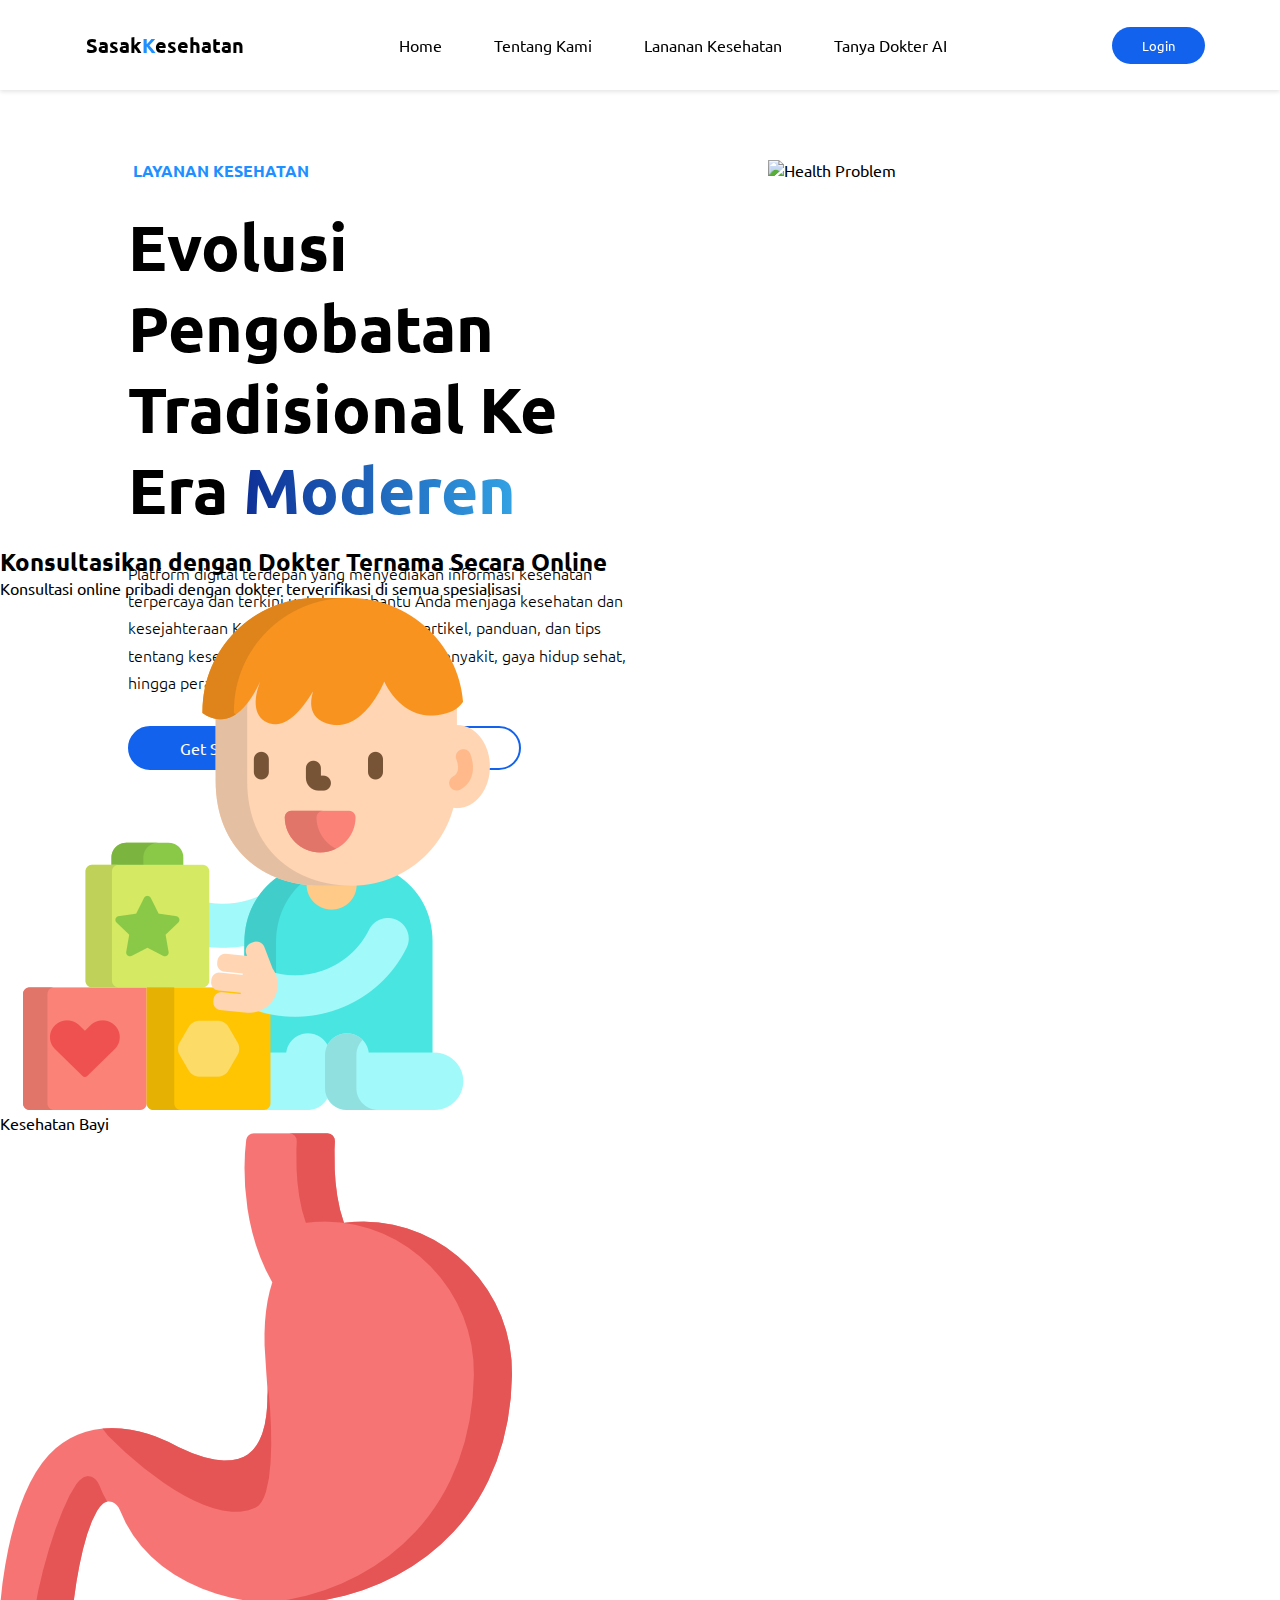
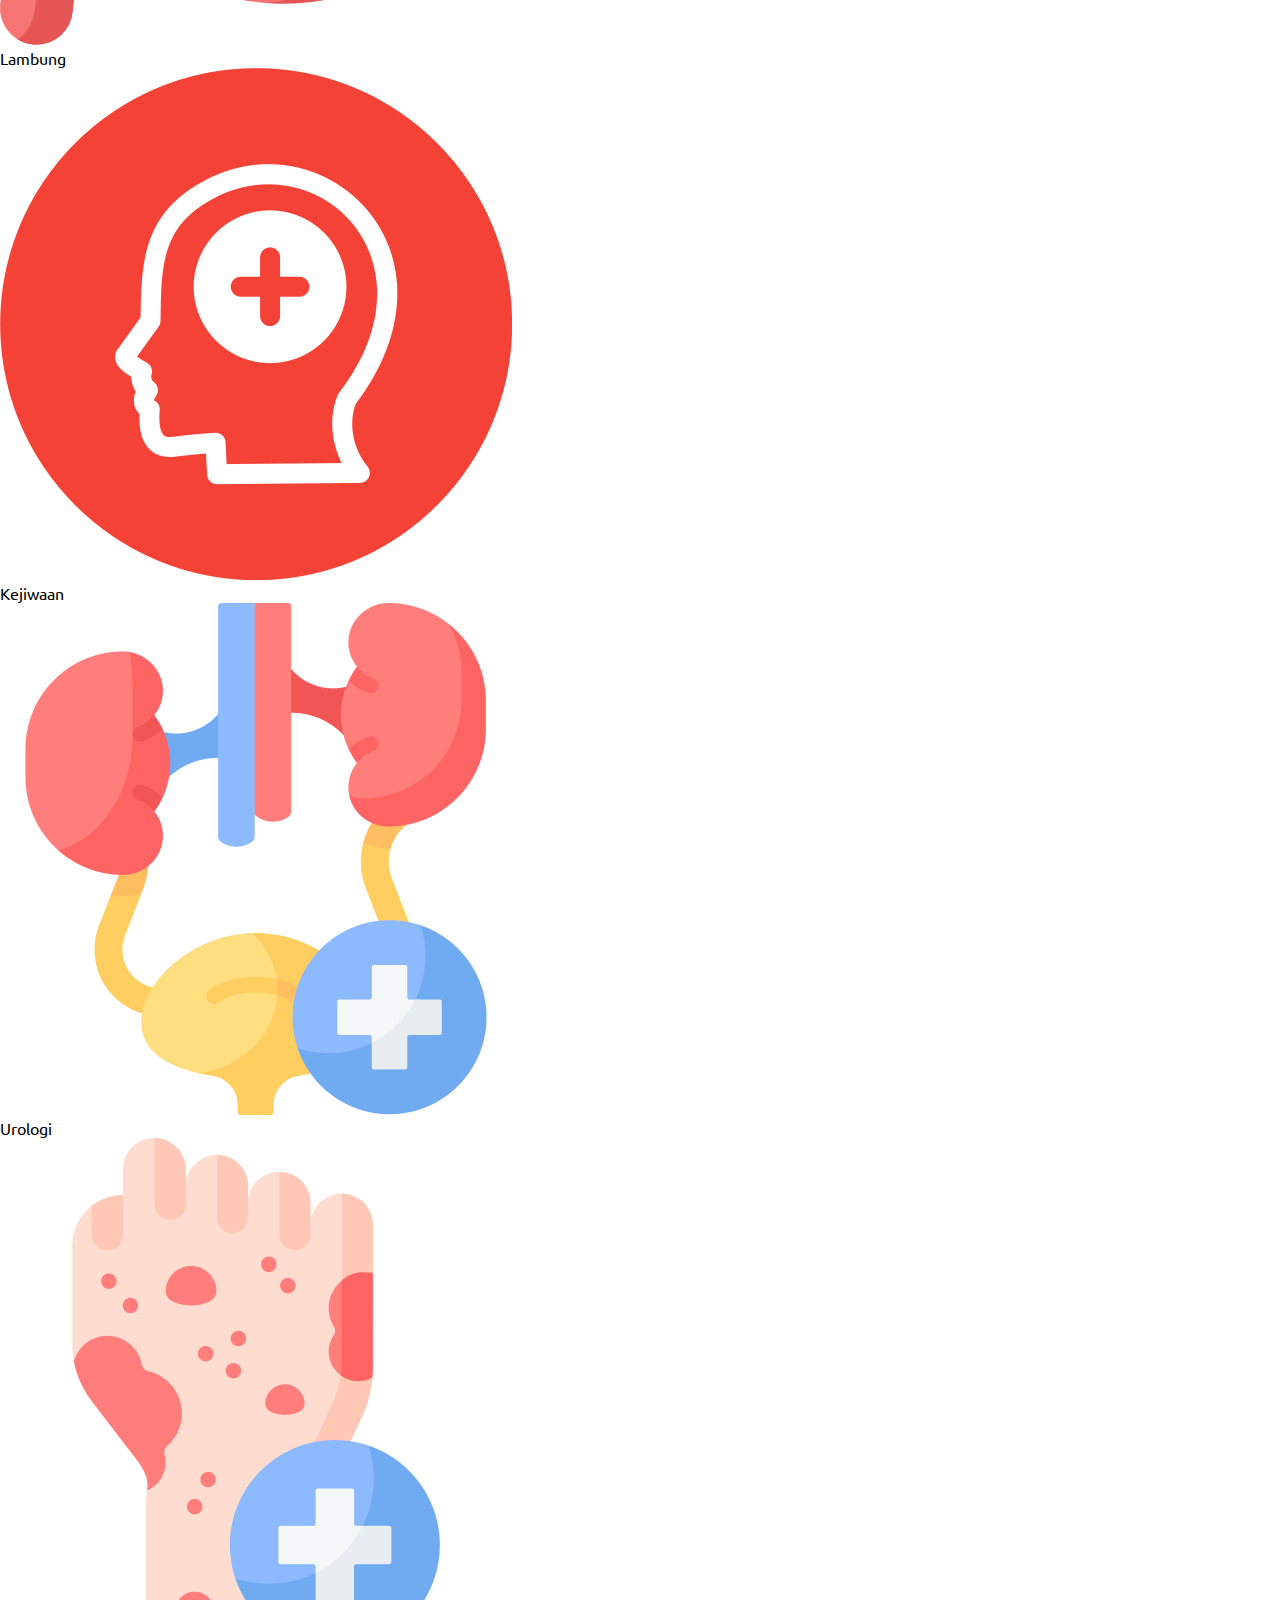
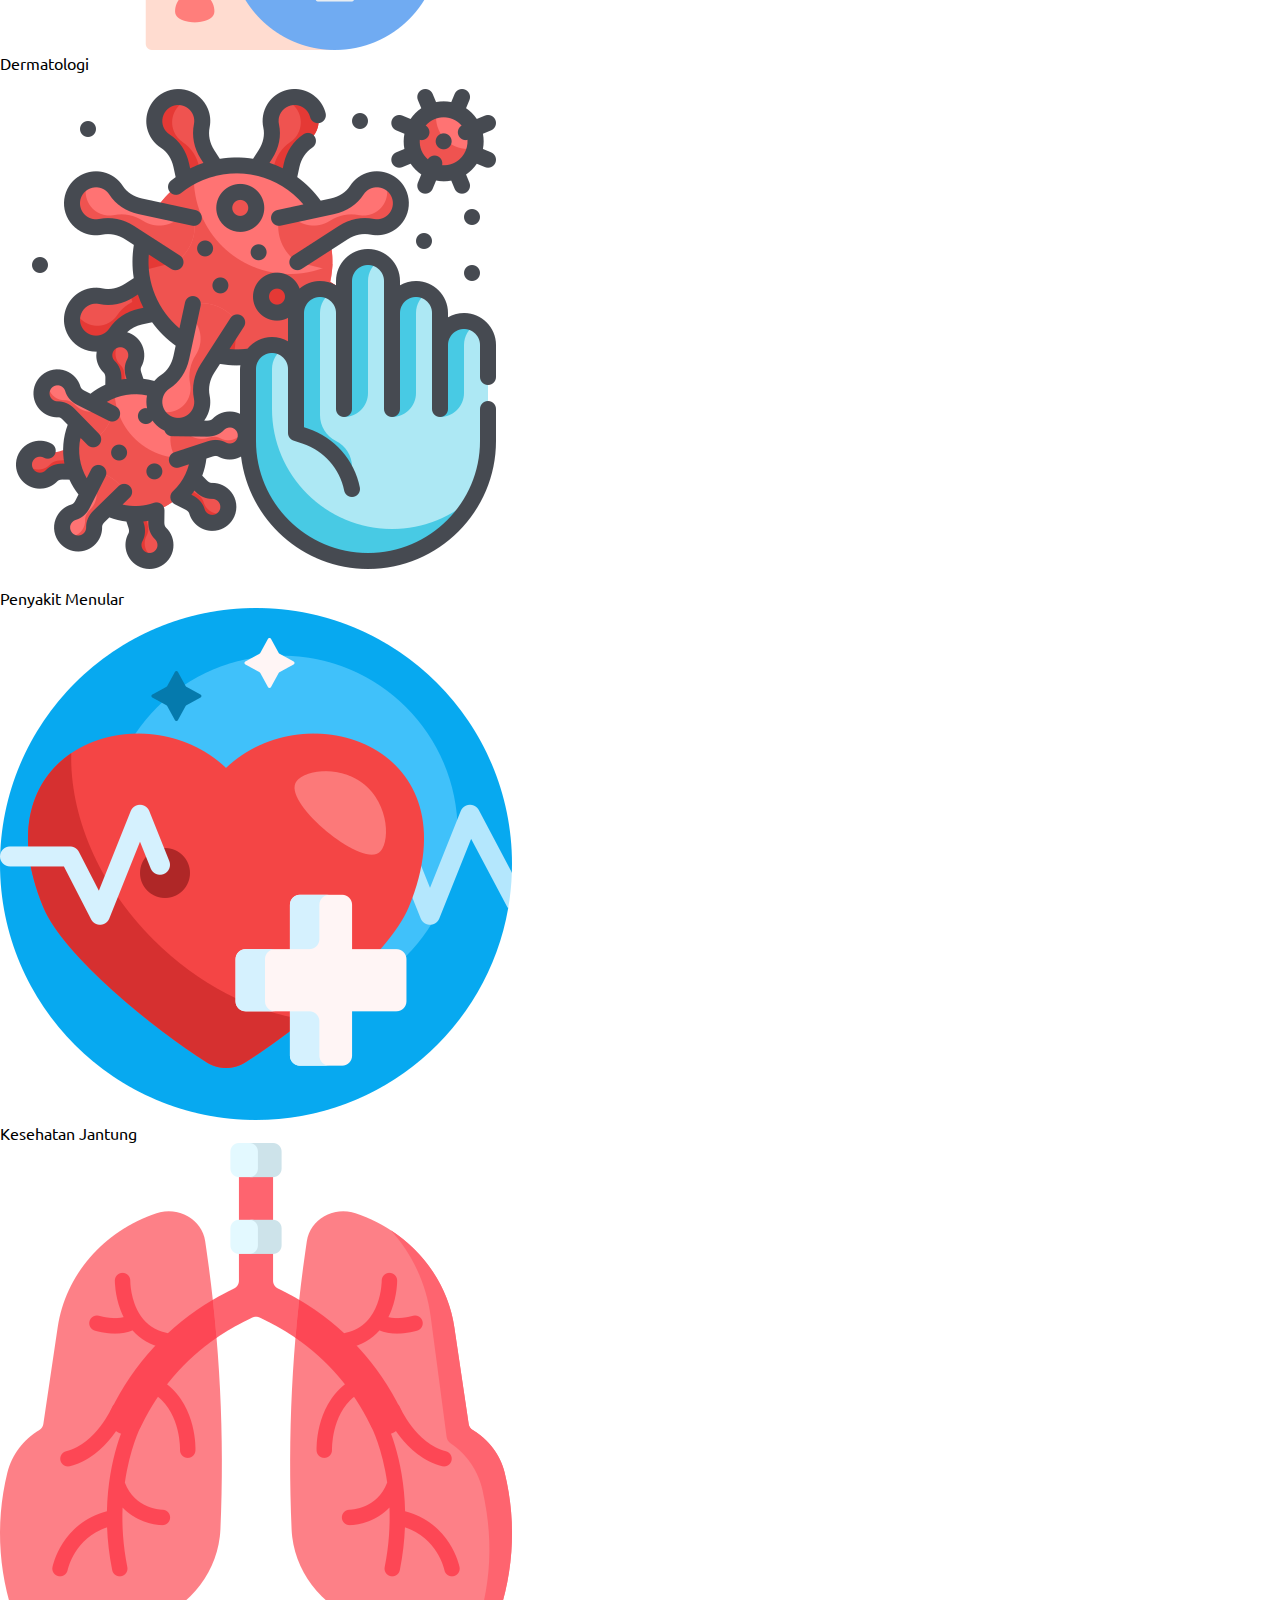
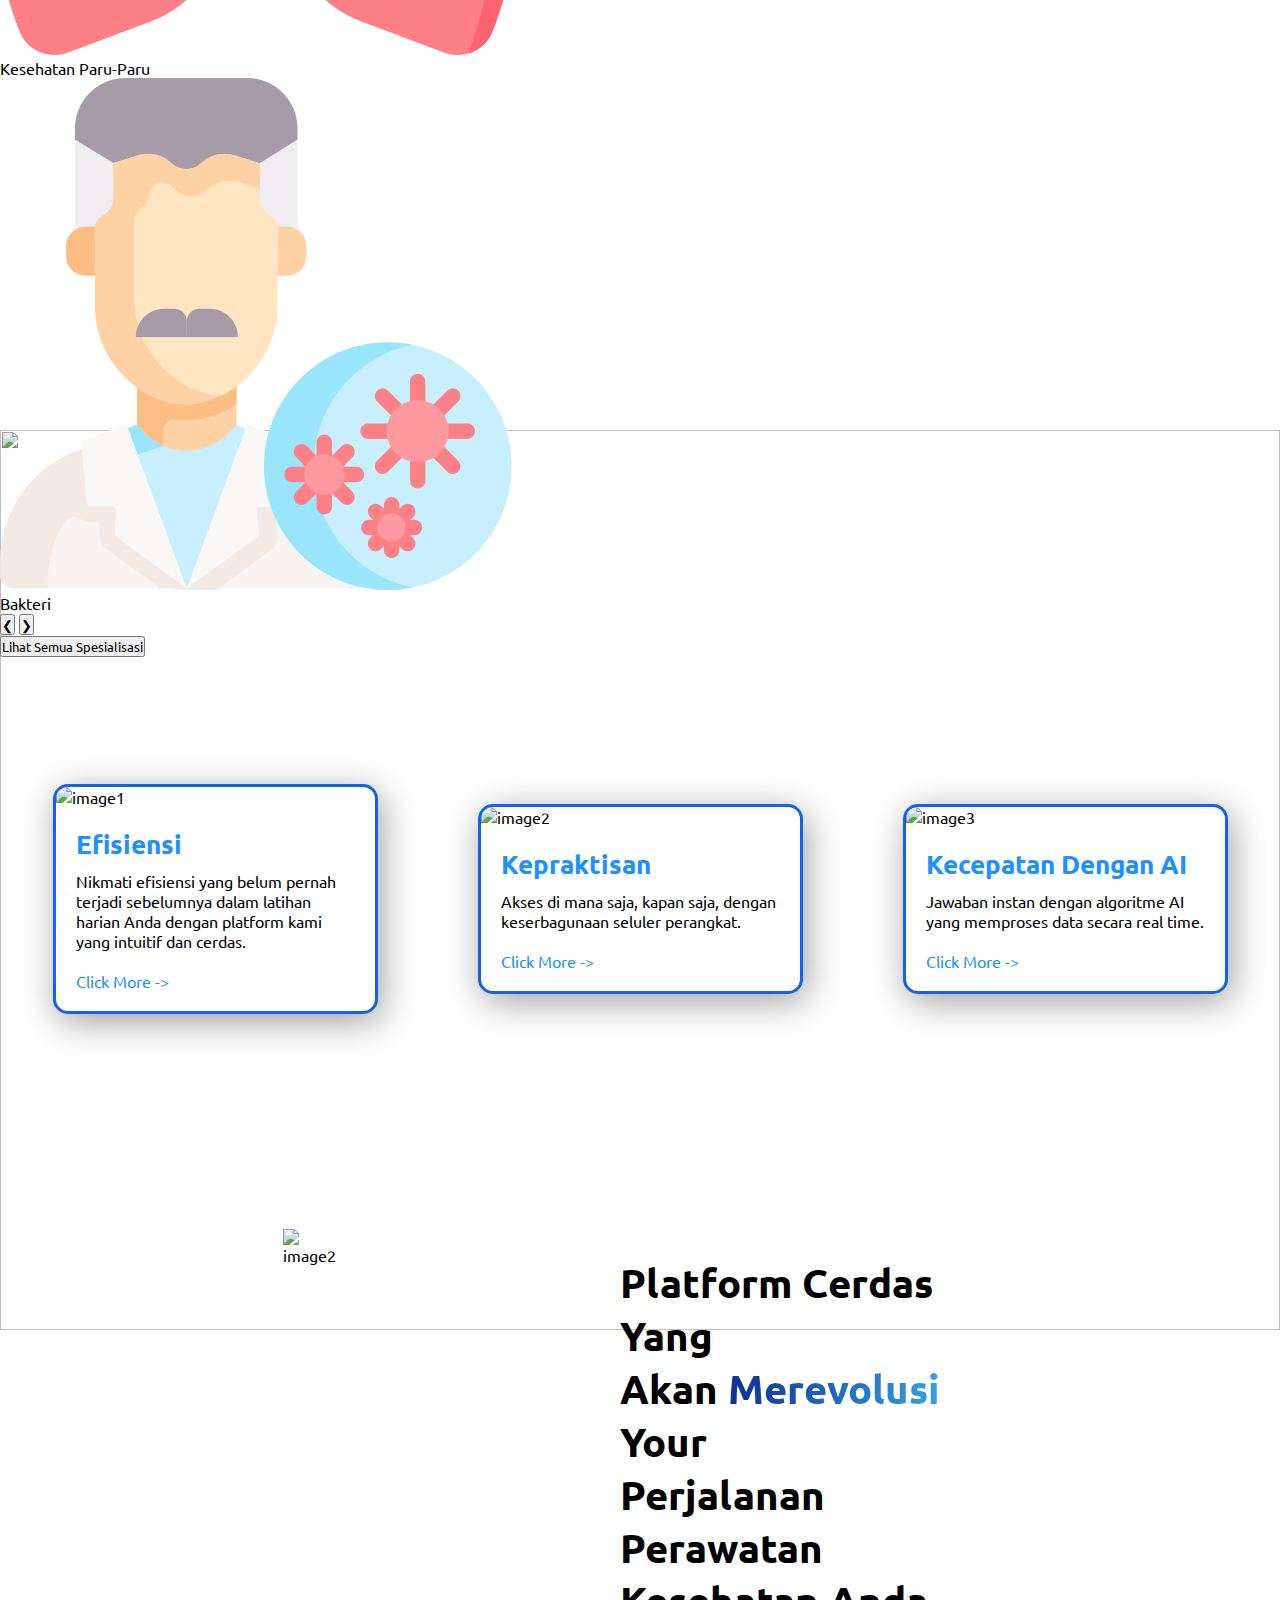
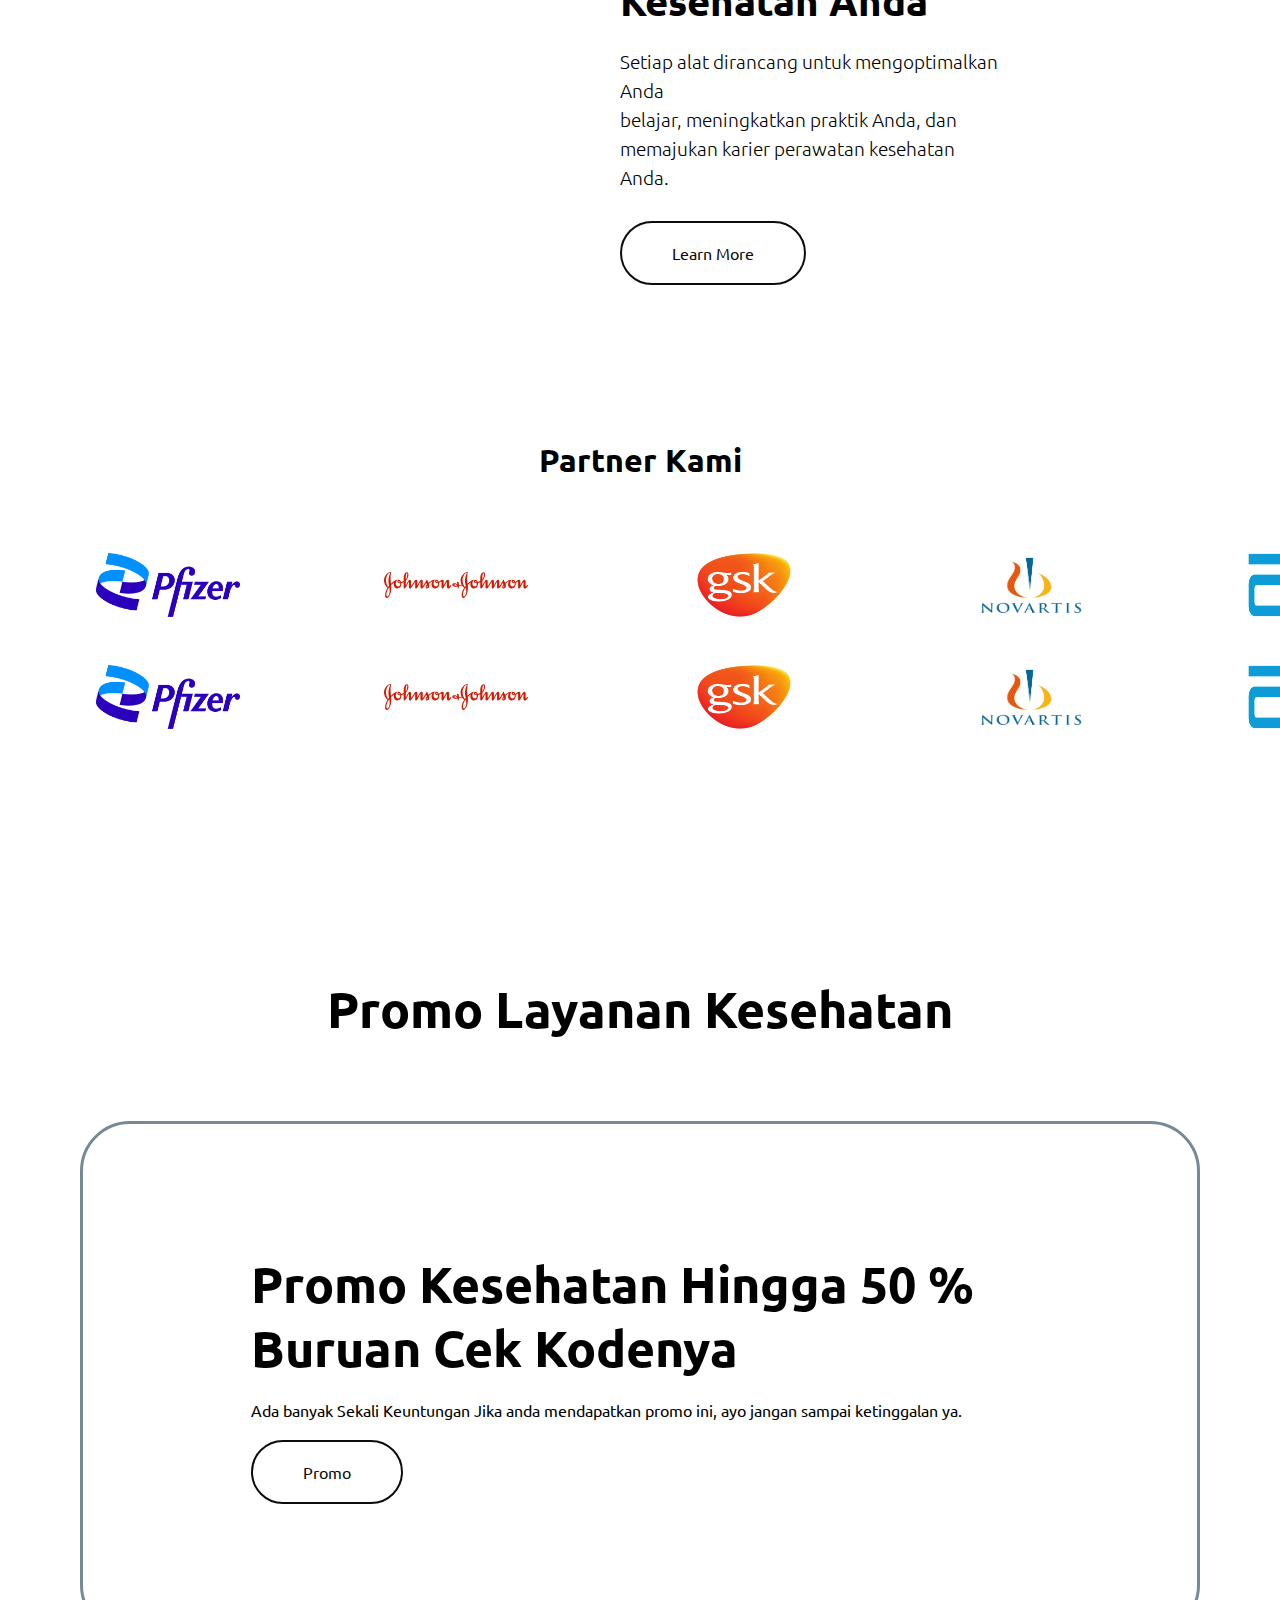
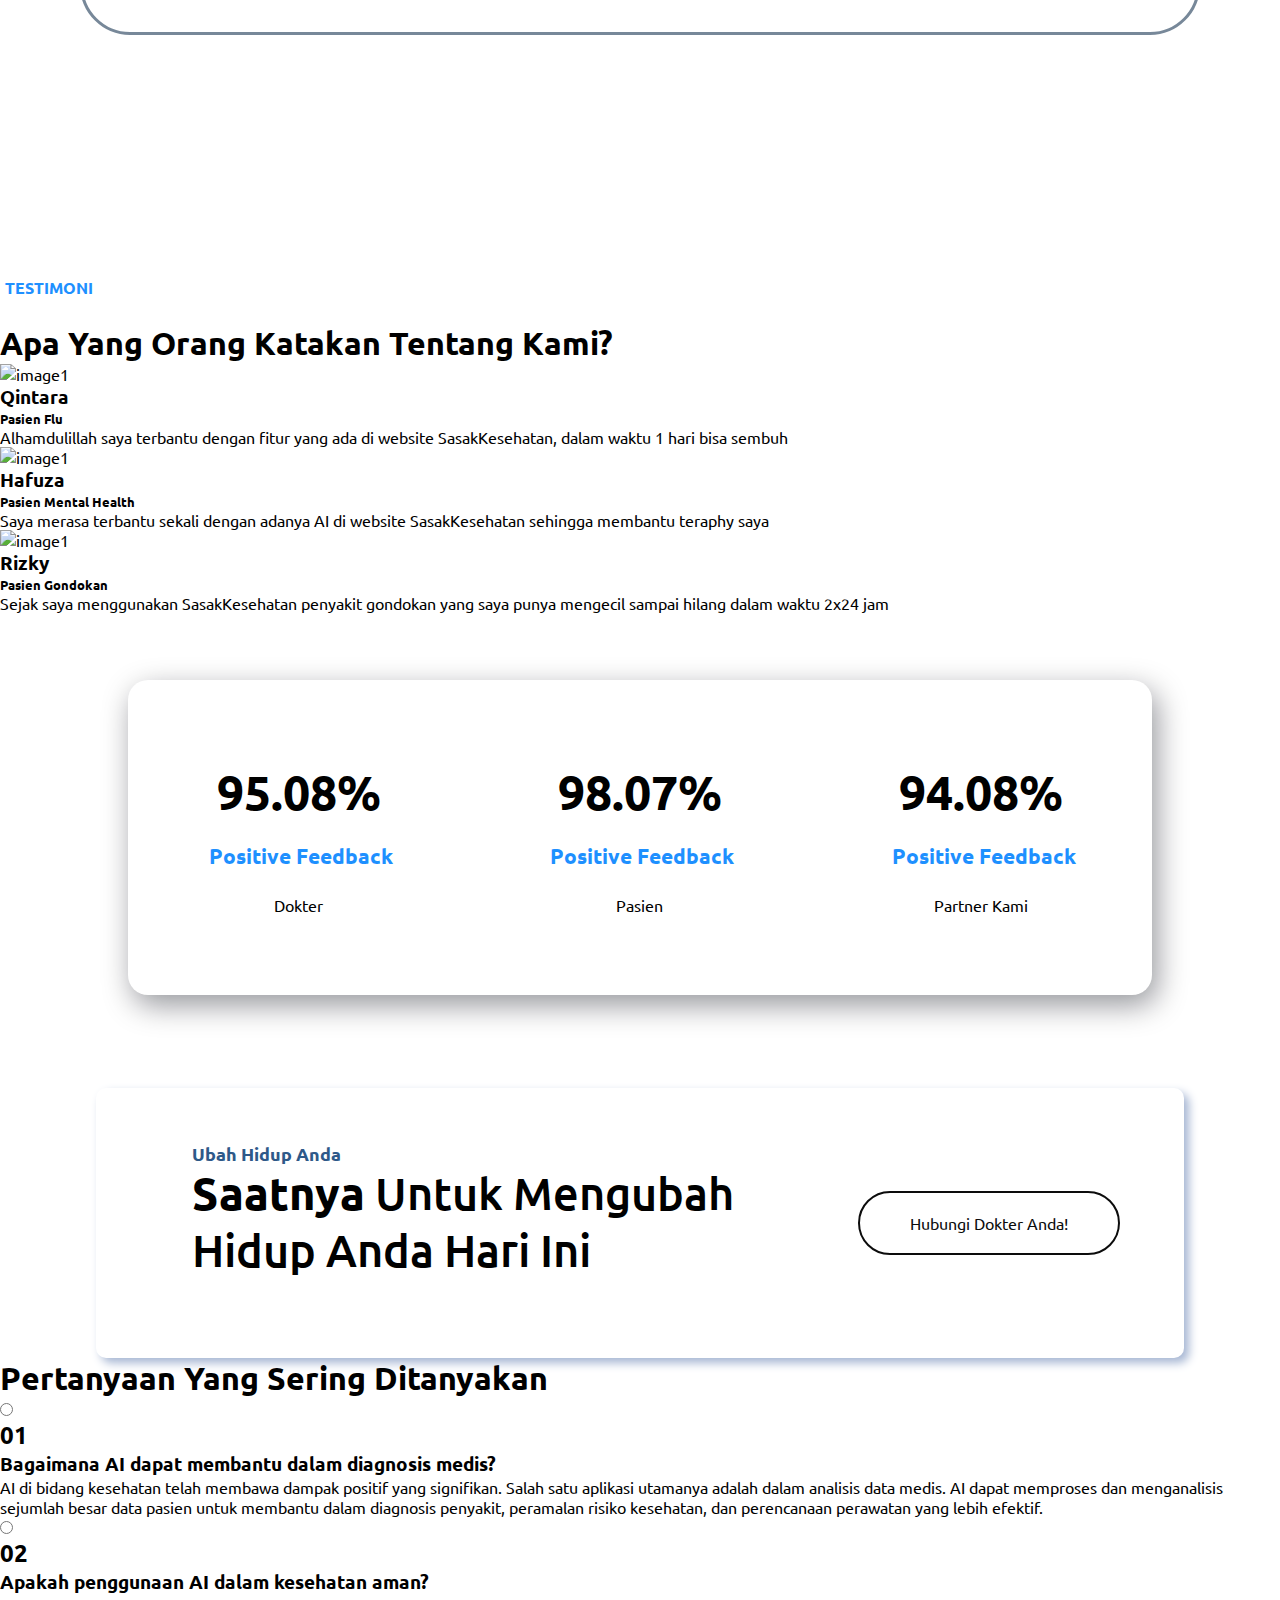
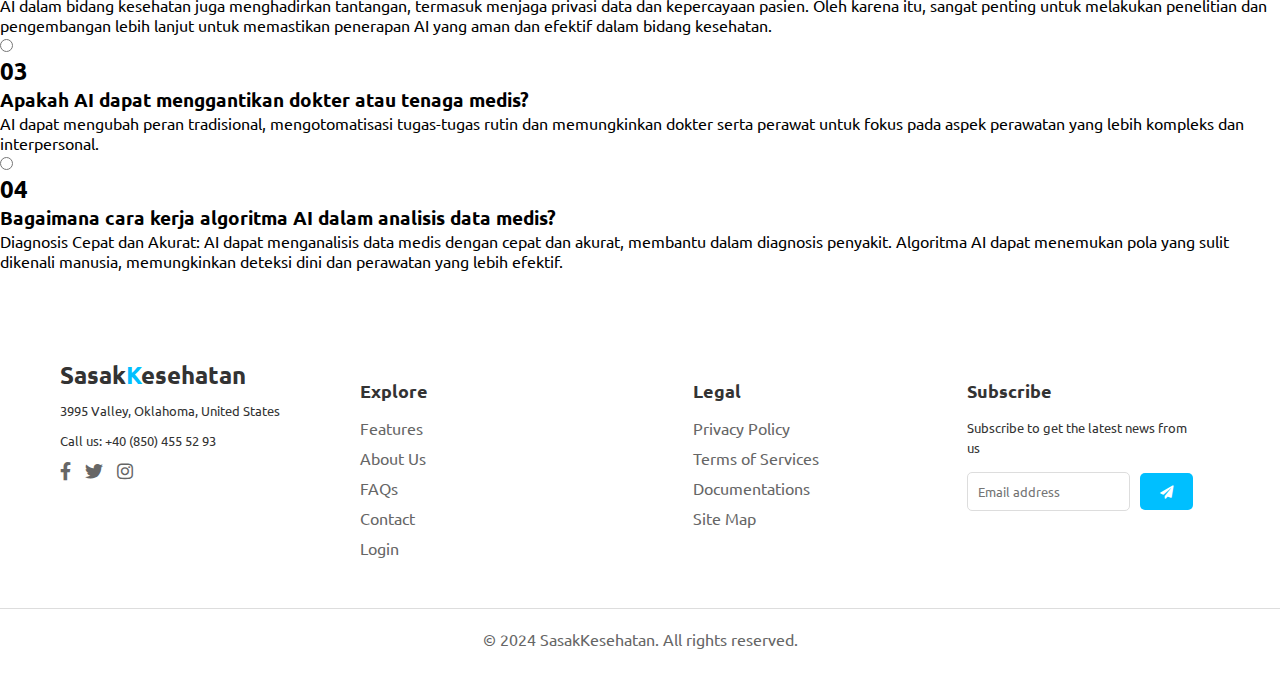
==== commit 944ca686: "SASAK KESEHATAN" ====
--- a/index.html
+++ b/index.html
@@ -3,7 +3,7 @@
   <head>
     <meta charset="UTF-8" />
     <meta name="viewport" content="width=device-width, initial-scale=1.0" />
-    <title>HealthBridge</title>
+    <title>SasakKesehatan</title>
     <link rel="stylesheet" href="Style/style.css" />
     <link rel="stylesheet" href="Style/card.css" />
     <link rel="stylesheet" href="Style/about.css" />
@@ -13,7 +13,8 @@
     <link rel="stylesheet" href="Style/loginpopup.css" />
     <link rel="stylesheet" href="Style/brandscroll.css" />
     <link rel="stylesheet" href="Style/responsive.css" />
-    <link rel="stylesheet" href="menu.css" />
+    <link rel="stylesheet" href="Style/menu.css" />
+    <link rel="stylesheet" href="Style/yangseringditanyakan.css" />
     <link
       rel="stylesheet"
       href="https://cdnjs.cloudflare.com/ajax/libs/font-awesome/5.15.4/css/all.min.css"
@@ -25,13 +26,13 @@
     <header>
       <nav class="navbar">
         <div class="logo">
-          <a href="index.html">Health<span>B</span>ridge</a>
+          <a href="index.html">Sasak<span>K</span>esehatan</a>
         </div>
 
         <div class="menu">
           <a href="index.html">Home</a>
           <a href="index2about.html">Tentang Kami</a>
-          <a href="promokesehatan.html">Promo Kesehatan</a>
+          <a href="promokesehatan.html">Lananan Kesehatan</a>
           <a href="ai.html">Tanya Dokter AI</a>
         </div>
       </div>
@@ -123,19 +124,18 @@
     ></script>
 
     <!-- Header End -->
-     
 
     <!-- Hero -->
 
     <section class="container">
       <div class="text">
-        <h4>SERTIFICATED DOCTOR</h4>
+        <h4>LAYANAN KESEHATAN</h4>
         <h1 class="title">
-          Search & Find Clinic For Your
-          <span class="home-span">Surgery</span>
+          Evolusi Pengobatan Tradisional Ke Era
+          <span class="home-span">Moderen</span>
         </h1>
         <p class="subtitle">
-          Platform digital terdepan yang menyediakan informasi kesehatan <br />
+          Platform digital terdepan yang menyediakan informasi kesehatan
           terpercaya dan terkini untuk membantu Anda menjaga kesehatan dan
           kesejahteraan Kami menyajikan berbagai artikel, panduan, dan tips
           tentang kesehatan, mulai dari pencegahan penyakit, gaya hidup sehat,
@@ -158,57 +158,57 @@
 
     <div class="menu-area">
       <section class="carousel-section">
-        <h2>Consult Top Doctors Online For Any Health Concern</h2>
+        <h2>Konsultasikan dengan Dokter Ternama Secara Online</h2>
         <p class="p-1">
-          Private online consultations with verified doctors in all specialties
+          Konsultasi online pribadi dengan dokter terverifikasi di semua
+          spesialisasi
         </p>
 
         <div class="carousel-container">
           <div class="carousel">
-            <!-- Carousel Items (Total 8 items) -->
             <div class="carousel-item">
               <img src="Style/img/playtime.png" alt="Baby Health" />
-              <p>Baby Health</p>
+              <p>Kesehatan Bayi</p>
             </div>
             <div class="carousel-item">
               <img src="Style/img/stomach.png" alt="Stomach" />
-              <p>Stomach</p>
+              <p>Lambung</p>
             </div>
             <div class="carousel-item">
               <img src="Style/img/mental-health.png" alt="Psychiatry" />
-              <p>Psychiatry</p>
+              <p>Kejiwaan</p>
             </div>
             <div class="carousel-item">
               <img src="Style/img/urology.png" alt="Urology" />
-              <p>Urology</p>
+              <p>Urologi</p>
             </div>
             <div class="carousel-item">
               <img src="Style/img/dermatology.png" alt="Dermatology" />
-              <p>Dermatology</p>
+              <p>Dermatologi</p>
             </div>
             <div class="carousel-item">
               <img src="Style/img/stop.png" alt="Infectious Disease" />
-              <p>Infectious Disease</p>
+              <p>Penyakit Menular</p>
             </div>
             <div class="carousel-item">
               <img src="Style/img/heartbeat.png" alt="Heart Health" />
-              <p>Heart Health</p>
+              <p>Kesehatan Jantung</p>
             </div>
             <div class="carousel-item">
               <img src="Style/img/lungs.png" alt="Lung Health" />
-              <p>Lung Health</p>
+              <p>Kesehatan Paru-Paru</p>
             </div>
             <div class="carousel-item">
               <img src="Style/img/oncologist.png" alt="cancer " />
-              <p>Lung Health</p>
-            </div>
-          </div>
-          <!-- Navigation Buttons -->
+              <p>Bakteri</p>
+            </div>
+          </div>
+
           <button class="carousel-button prev">❮</button>
           <button class="carousel-button next">❯</button>
         </div>
 
-        <button class="view-all-btn">See All Specialties</button>
+        <button class="view-all-btn">Lihat Semua Spesialisasi</button>
       </section>
     </div>
 
@@ -278,14 +278,14 @@
 
         <div class="about-content">
           <h1 class="title-about">
-            A Smart Platform That <br />Will
-            <span class="about-span">Revolutionize</span> Your <br />Healthcare
-            Journey
+            Platform Cerdas Yang <br />Akan
+            <span class="about-span">Merevolusi</span> Your <br />
+            Perjalanan Perawatan Kesehatan Anda
           </h1>
           <p class="subtitle-about">
-            Each tool is designed to optimize your<br />
-            learning, enhance your practice, and<br />
-            advance your healthcare career.
+            Setiap alat dirancang untuk mengoptimalkan Anda<br />
+            belajar, meningkatkan praktik Anda, dan<br />
+            memajukan karier perawatan kesehatan Anda.
           </p>
           <div class="btn-area2">
             <a class="btn-lm" href="#">Learn More</a>
@@ -300,7 +300,7 @@
 
     <section class="partners-section">
       <div class="brand-scroll-title">
-        <h3>Our Partners</h3>
+        <h3>Partner Kami</h3>
 
         <div class="logos-slider">
           <div class="overflow-slider">
@@ -387,7 +387,7 @@
     <!-- Promo Area -->
     <section class="promo">
       <div class="title-promo">
-        <h1 class="tlsn-promo">Promo Healthy</h1>
+        <h1 class="tlsn-promo">Promo Layanan Kesehatan</h1>
       </div>
 
       <div class="promo-area">
@@ -416,32 +416,31 @@
       <div class="popup-content">
         <a href="#" class="popup-close">&times;</a>
         <div class="popup-img">
-          <img src="Style/img/image.png" alt="Tim Kami" />
-          <img src="Style/img/image.png" alt="Anggota Tim" />
-          <img src="Style/img/image.png" alt="Anggota Tim" />
-          <img src="Style/img/image.png" alt="Anggota Tim" />
+          <img src="Style/img/ortu.png" alt="Orang Tua" />
+          <img src="Style/img/urology.png" alt="Urologi" />
+          <img src="Style/img/mental-health.png" alt="Mental-Health" />
+          <img src="Style/img/stomach.png" alt="Jantung" />
         </div>
 
         <div class="popup-header">
-          <h1>Mulai Booking Sekarang</h1>
-          <h2>Silakan baca syarat dan ketentuan sebelum booking</h2>
+          <h1>Layanan Kesehatan</h1>
+          <h2>Silakan baca syarat dan ketentuan sebelum memulai</h2>
         </div>
 
         <div class="popup-text">
           <p>
-            Kami adalah tim pengembang full-stack yang berdedikasi untuk
-            memberikan solusi web terbaik untuk bisnis Anda. Dengan pengalaman
-            luas dalam berbagai teknologi, kami siap membantu mewujudkan visi
-            digital Anda.
+            Kami dengan bangga mempersembahkan berbagai layanan kesehatan
+            inovatif yang dirancang untuk memenuhi kebutuhan kesehatan Anda
+            dengan pendekatan yang modern dan terpercaya.
           </p>
           <p>
-            Layanan kami mencakup pengembangan website, aplikasi mobile, dan
-            integrasi sistem. Kami mengutamakan kualitas, keamanan, dan performa
-            dalam setiap proyek yang kami kerjakan.
+            SasakKesehatan, kami percaya bahwa kesehatan adalah aset paling
+            berharga, dan kami berkomitmen untuk memberikan pelayanan yang
+            komprehensif, berkualitas tinggi, dan berfokus pada pasien.
           </p>
         </div>
 
-        <a href="#" class="popup-btn">Booking Sekarang</a>
+        <a href="#" class="popup-btn">Mulai Sekarang</a>
       </div>
     </div>
 
@@ -449,50 +448,50 @@
 
     <section class="testimoni-sec">
       <div class="h4-testi">
-        <h4 class="tulisan-testimoni">TESTIMONIALS</h4>
+        <h4 class="tulisan-testimoni">TESTIMONI</h4>
       </div>
       <div class="h1-testi">
-        <h1 class="tulisan-judultesti">What People Say About Us?</h1>
+        <h1 class="tulisan-judultesti">Apa Yang Orang Katakan Tentang Kami?</h1>
       </div>
 
       <div class="testimoni-area">
         <div class="testimoni-card">
           <div class="testimoni-image">
-            <img src="Style/img/Image1.jpg" alt="image1" />
+            <img src="Style/img/Foto Athallah.jpeg" alt="image1" />
           </div>
           <div class="testimoni">
             <h3>Qintara</h3>
             <h5>Pasien Flu</h5>
             <p>
               Alhamdulillah saya terbantu dengan fitur yang ada di website
-              HealthBridge, dalam waktu 1 hari bisa sembuh
+              SasakKesehatan, dalam waktu 1 hari bisa sembuh
             </p>
           </div>
         </div>
 
         <div class="testimoni-card">
           <div class="testimoni-image">
-            <img src="Style/img/Image1.jpg" alt="image1" />
+            <img src="Style/img/hafuza.jpeg" alt="image1" />
           </div>
           <div class="testimoni">
-            <h3>Hidayat</h3>
-            <h5>Pasien terlalu tampan</h5>
+            <h3>Hafuza</h3>
+            <h5>Pasien Mental Health</h5>
             <p>
               Saya merasa terbantu sekali dengan adanya AI di website
-              HealthBridge sehingga membantu teraphy saya
+              SasakKesehatan sehingga membantu teraphy saya
             </p>
           </div>
         </div>
 
         <div class="testimoni-card">
           <div class="testimoni-image">
-            <img src="Style/img/Image1.jpg" alt="image1" />
+            <img src="Style/img/Rizky.jpeg" alt="image1" />
           </div>
           <div class="testimoni">
-            <h3>Faturrahman</h3>
+            <h3>Rizky</h3>
             <h5>Pasien Gondokan</h5>
             <p>
-              Sejak saya menggunakan HealthBridge penyakit gondokan yang saya
+              Sejak saya menggunakan SasakKesehatan penyakit gondokan yang saya
               punya mengecil sampai hilang dalam waktu 2x24 jam
             </p>
           </div>
@@ -507,21 +506,21 @@
     <section class="feedback">
       <div class="feedback-area">
         <div class="content-feed">
-          <h3>94.08%</h3>
+          <h3>95.08%</h3>
           <h4>Positive Feedback</h4>
-          <p>From our Doctor</p>
+          <p>Dokter</p>
+        </div>
+
+        <div class="content-feed">
+          <h3>98.07%</h3>
+          <h4>Positive Feedback</h4>
+          <p>Pasien</p>
         </div>
 
         <div class="content-feed">
           <h3>94.08%</h3>
           <h4>Positive Feedback</h4>
-          <p>From our Doctor</p>
-        </div>
-
-        <div class="content-feed">
-          <h3>94.08%</h3>
-          <h4>Positive Feedback</h4>
-          <p>From our Doctor</p>
+          <p>Partner Kami</p>
         </div>
       </div>
     </section>
@@ -532,23 +531,101 @@
     <section class="last">
       <div class="last-area">
         <div class="content-last">
-          <h3>Change Your Life</h3>
+          <h3>Ubah Hidup Anda</h3>
           <h4 class="last1">
-            <span class="last-text">It’s Time</span> to Change <br />
-            Your Life Today
+            <span class="last-text">Saatnya</span> Untuk Mengubah <br />
+            Hidup Anda Hari Ini
           </h4>
         </div>
 
         <div class="btn-area3">
-          <a class="btn-lt" href="#">Contact Your Doctor</a>
+          <a class="btn-lt" href="#">Hubungi Dokter Anda!</a>
         </div>
       </div>
     </section>
     <!-- Feedback End -->
+
+    <!-- Yang Sering Ditanyakan  -->
+
+    <div class="body-pertanyaan">
+      <div class="container-5">
+        <h1>Pertanyaan Yang Sering Ditanyakan</h1>
+
+        <div class="tab">
+          <input type="radio" name="acc" id="acc-1" />
+          <label for="acc-1">
+            <h2>01</h2>
+            <h3>Bagaimana AI dapat membantu dalam diagnosis medis?</h3>
+          </label>
+          <div class="content-pertanyaan">
+            <p>
+              AI di bidang kesehatan telah membawa dampak positif yang
+              signifikan. Salah satu aplikasi utamanya adalah dalam analisis
+              data medis. AI dapat memproses dan menganalisis sejumlah besar
+              data pasien untuk membantu dalam diagnosis penyakit, peramalan
+              risiko kesehatan, dan perencanaan perawatan yang lebih efektif.
+            </p>
+          </div>
+        </div>
+
+        <div class="tab">
+          <input type="radio" name="acc" id="acc-2" />
+          <label for="acc-2">
+            <h2>02</h2>
+            <h3>Apakah penggunaan AI dalam kesehatan aman?</h3>
+          </label>
+          <div class="content-pertanyaan">
+            <p>
+              AI dalam bidang kesehatan juga menghadirkan tantangan, termasuk
+              menjaga privasi data dan kepercayaan pasien. Oleh karena itu,
+              sangat penting untuk melakukan penelitian dan pengembangan lebih
+              lanjut untuk memastikan penerapan AI yang aman dan efektif dalam
+              bidang kesehatan.
+            </p>
+          </div>
+        </div>
+
+        <div class="tab">
+          <input type="radio" name="acc" id="acc-3" />
+          <label for="acc-3">
+            <h2>03</h2>
+            <h3>Apakah AI dapat menggantikan dokter atau tenaga medis?</h3>
+          </label>
+          <div class="content-pertanyaan">
+            <p>
+              AI dapat mengubah peran tradisional, mengotomatisasi tugas-tugas
+              rutin dan memungkinkan dokter serta perawat untuk fokus pada aspek
+              perawatan yang lebih kompleks dan interpersonal.
+            </p>
+          </div>
+        </div>
+
+        <div class="tab">
+          <input type="radio" name="acc" id="acc-4" />
+          <label for="acc-4">
+            <h2>04</h2>
+            <h3>
+              Bagaimana cara kerja algoritma AI dalam analisis data medis?
+            </h3>
+          </label>
+          <div class="content-pertanyaan">
+            <p>
+              Diagnosis Cepat dan Akurat: AI dapat menganalisis data medis
+              dengan cepat dan akurat, membantu dalam diagnosis penyakit.
+              Algoritma AI dapat menemukan pola yang sulit dikenali manusia,
+              memungkinkan deteksi dini dan perawatan yang lebih efektif.
+            </p>
+          </div>
+        </div>
+      </div>
+    </div>
+
+    <!-- Yang Sering Ditanyakan end -->
+
     <footer>
       <div class="footer-container">
         <div class="footer-left">
-          <h2>Health<span class="highlight">B</span>ridge</h2>
+          <h2>Sasak<span class="highlight">K</span>esehatan</h2>
           <p>3995 Valley, Oklahoma, United States</p>
           <p>Call us: +40 (850) 455 52 93</p>
           <div class="social-icons">
@@ -590,7 +667,7 @@
       </div>
 
       <div class="footer-bottom">
-        <p>&copy; 2024 HealthBridge. All rights reserved.</p>
+        <p>&copy; 2024 SasakKesehatan. All rights reserved.</p>
       </div>
     </footer>
 
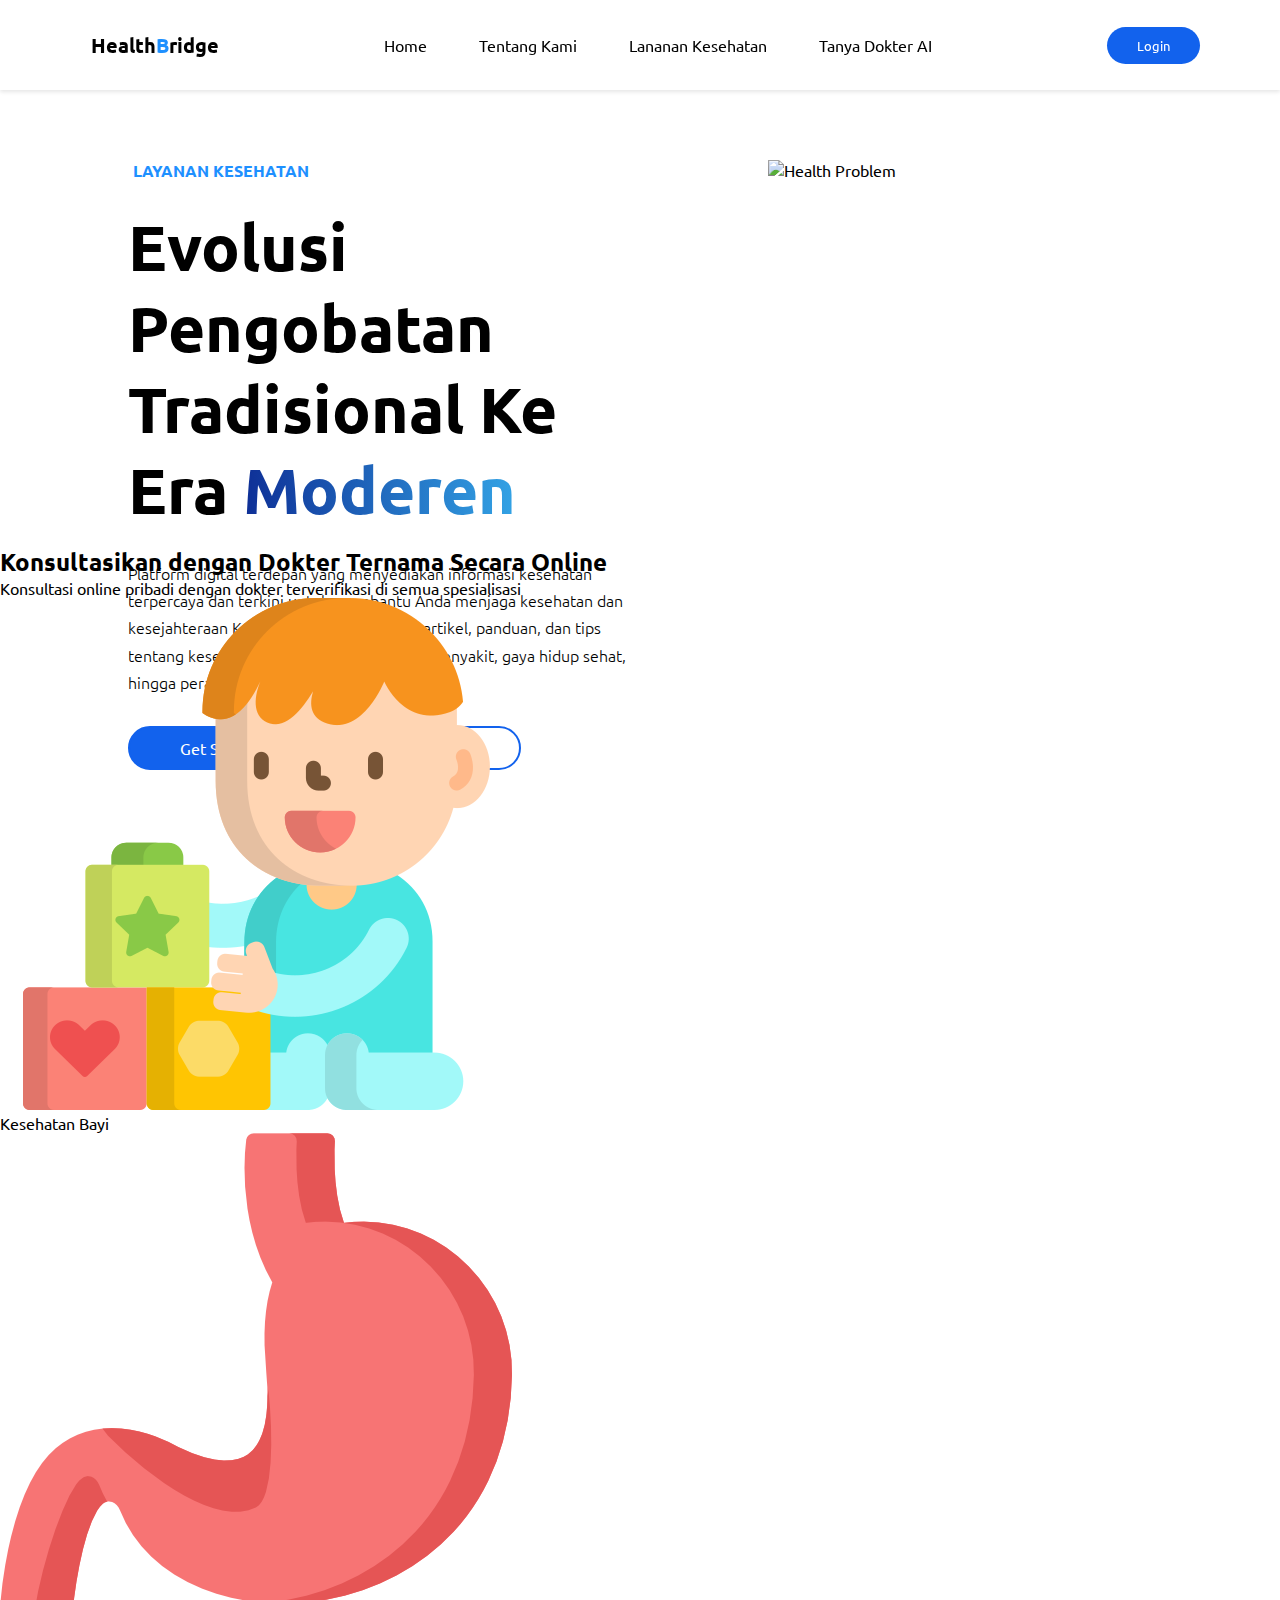
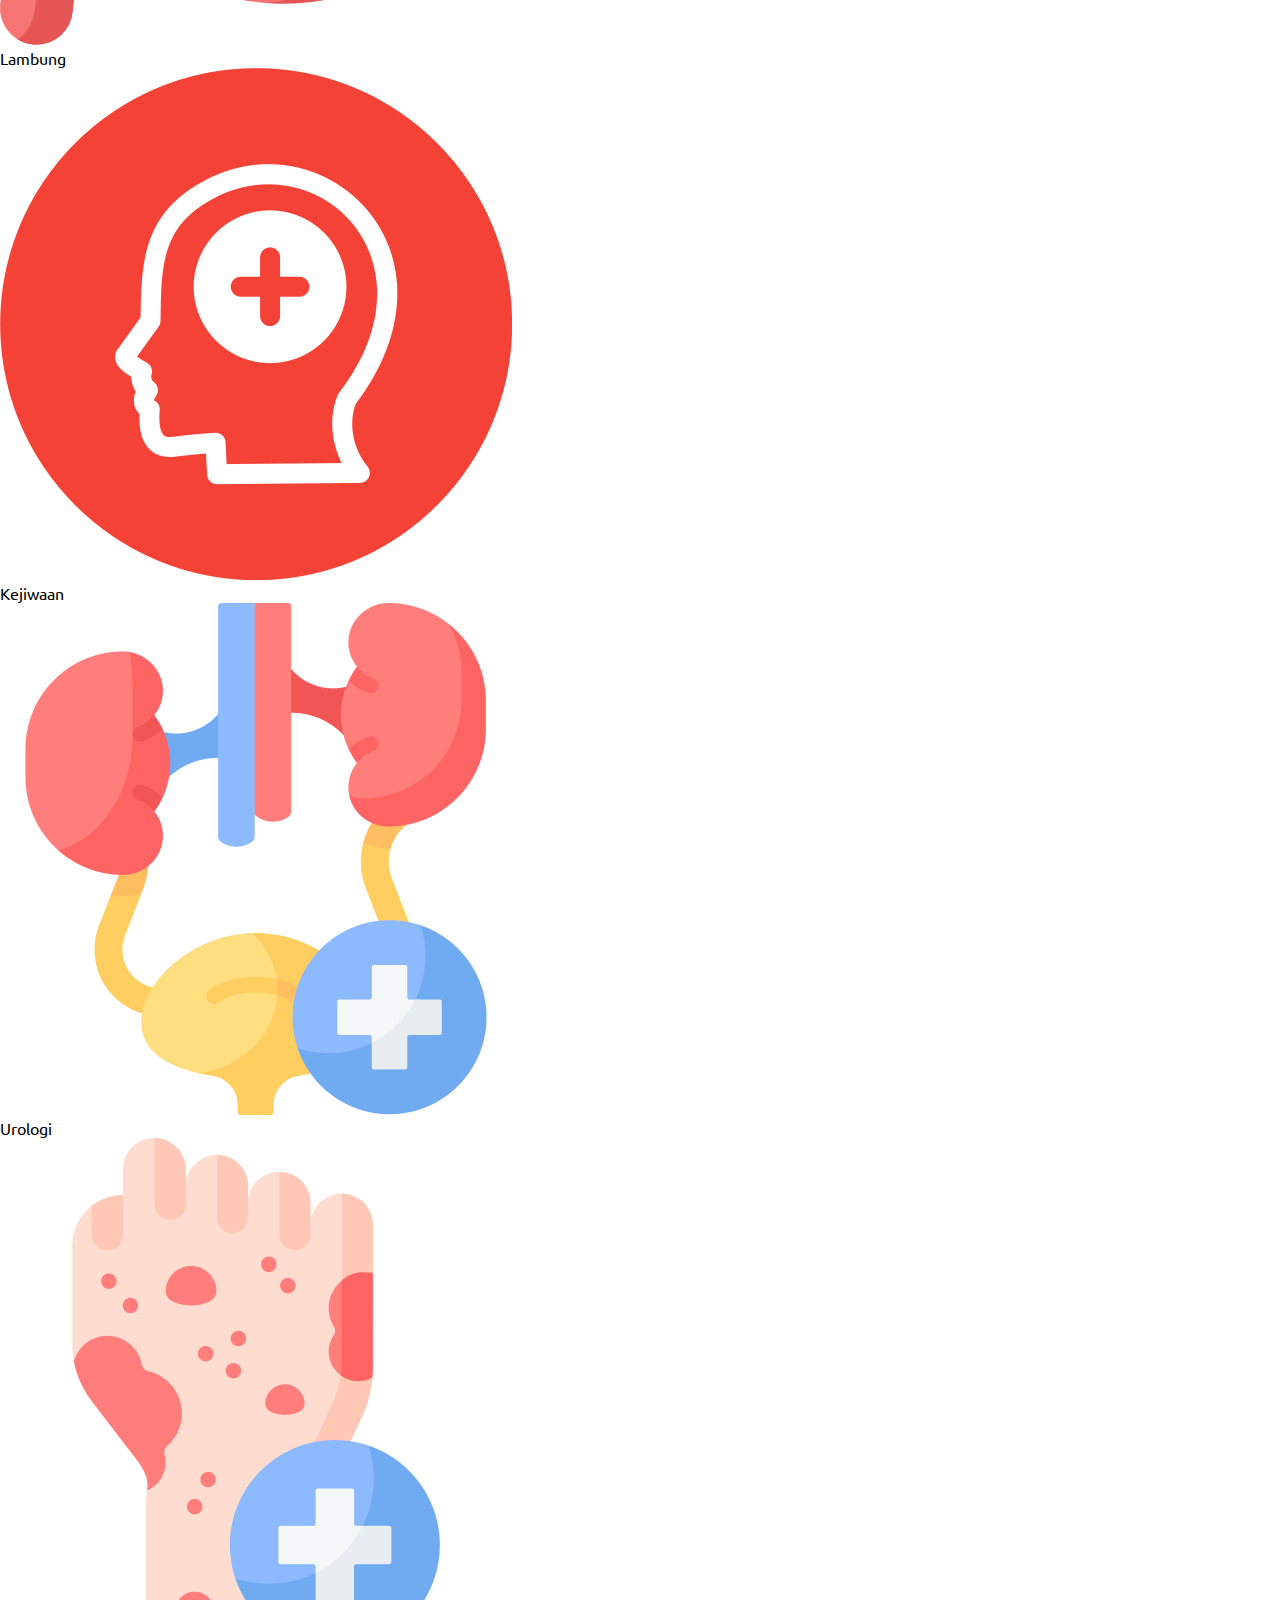
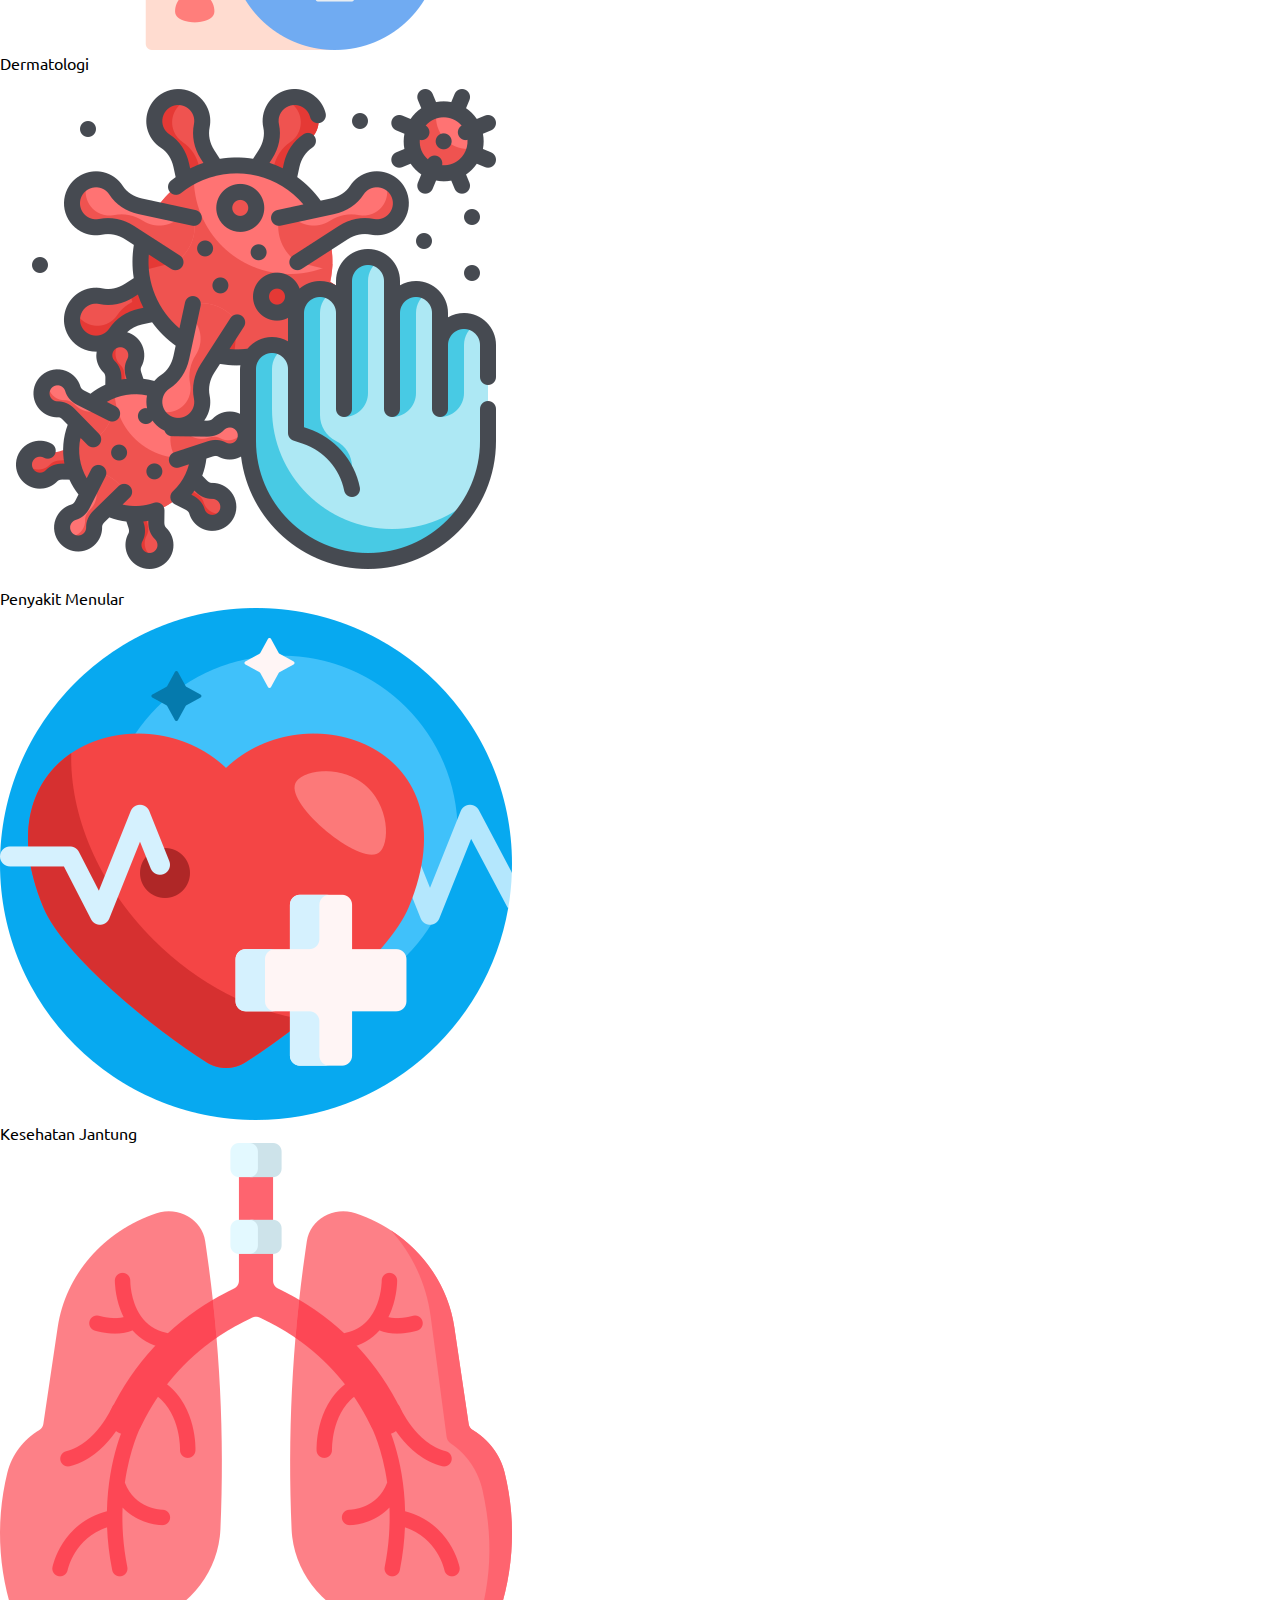
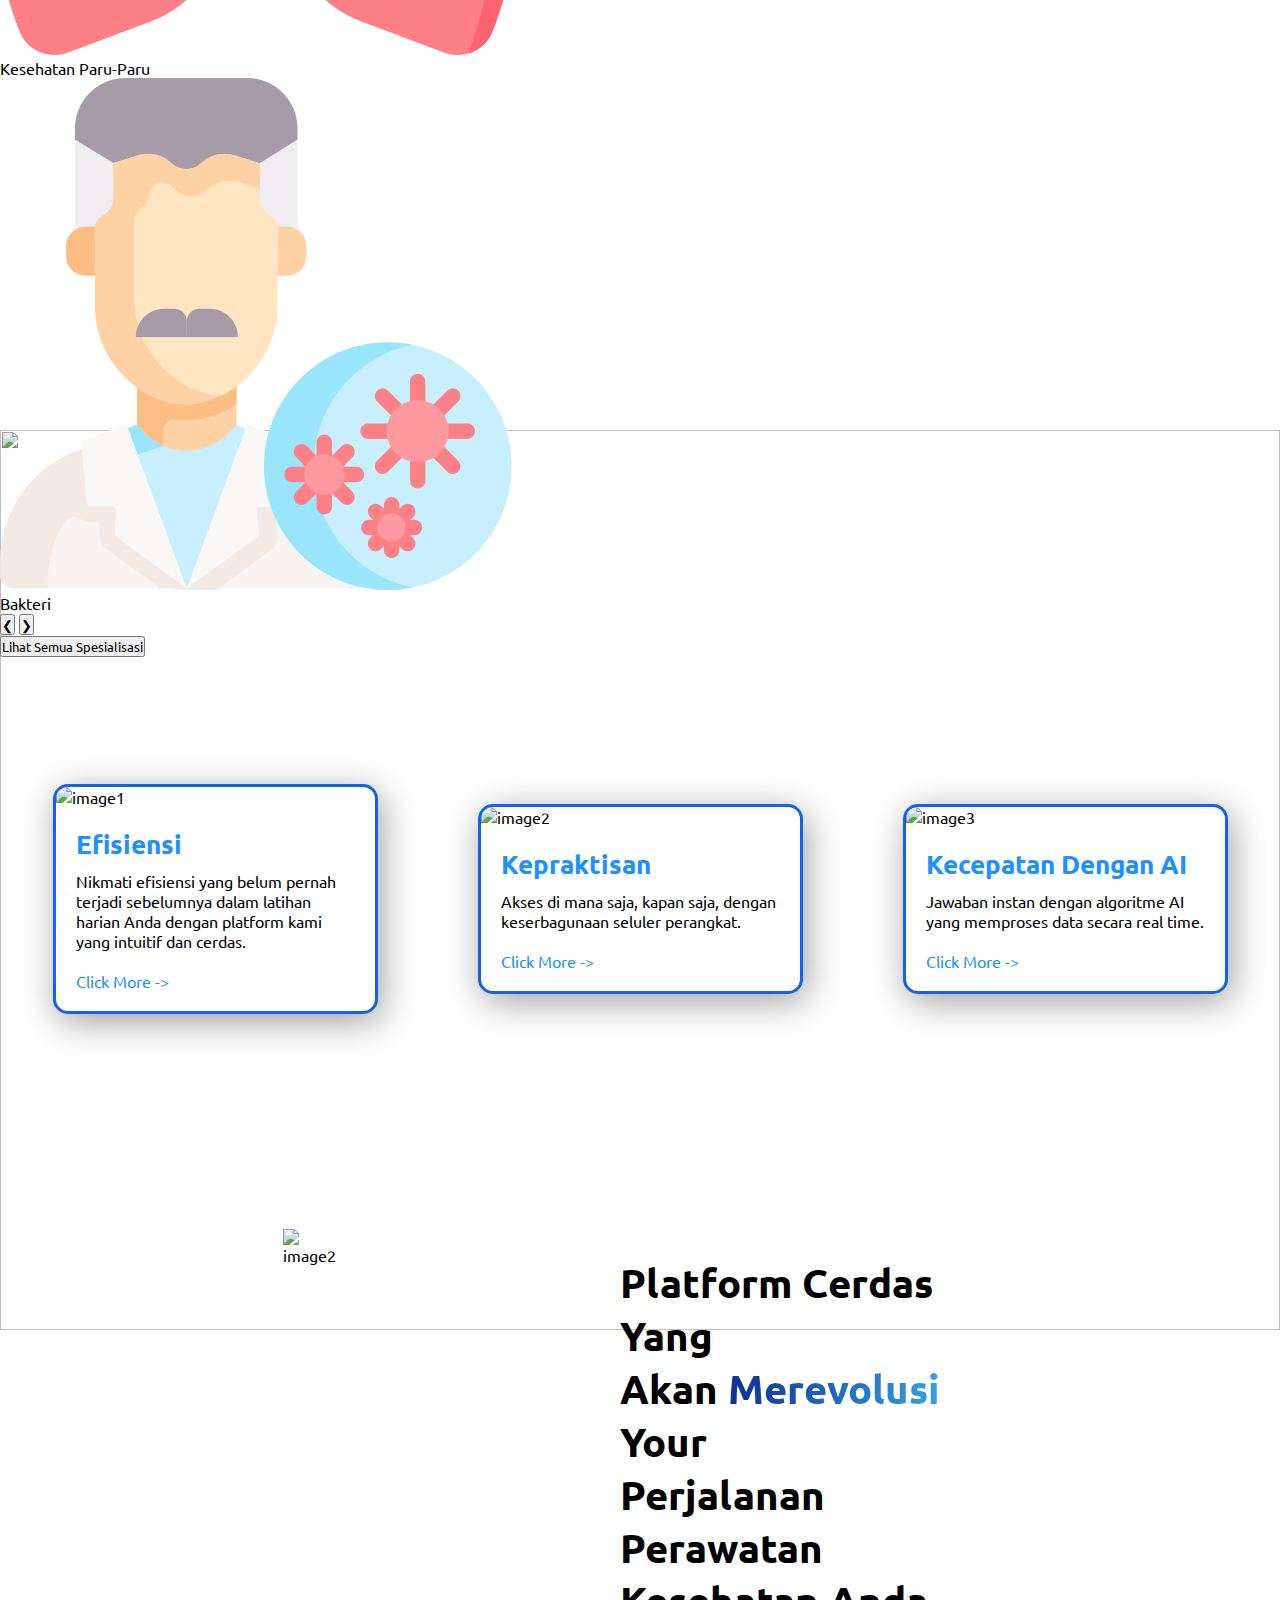
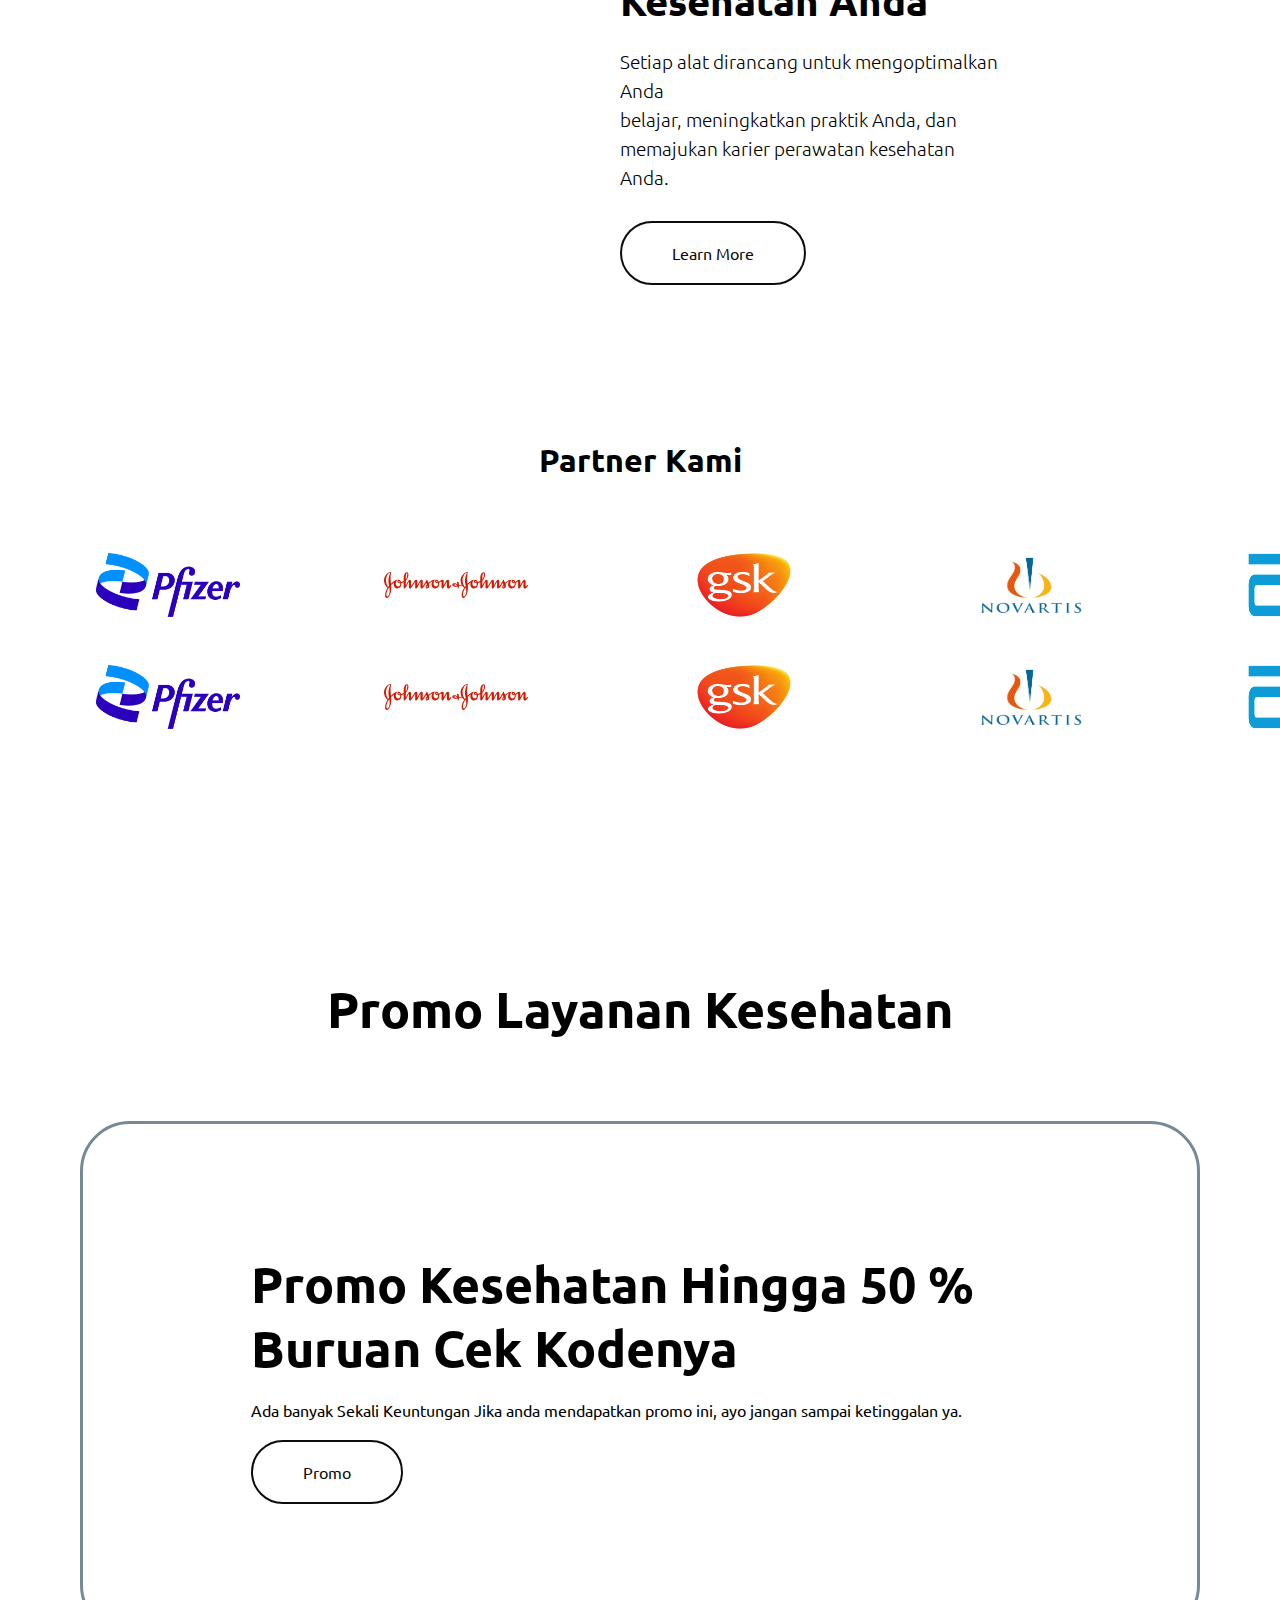
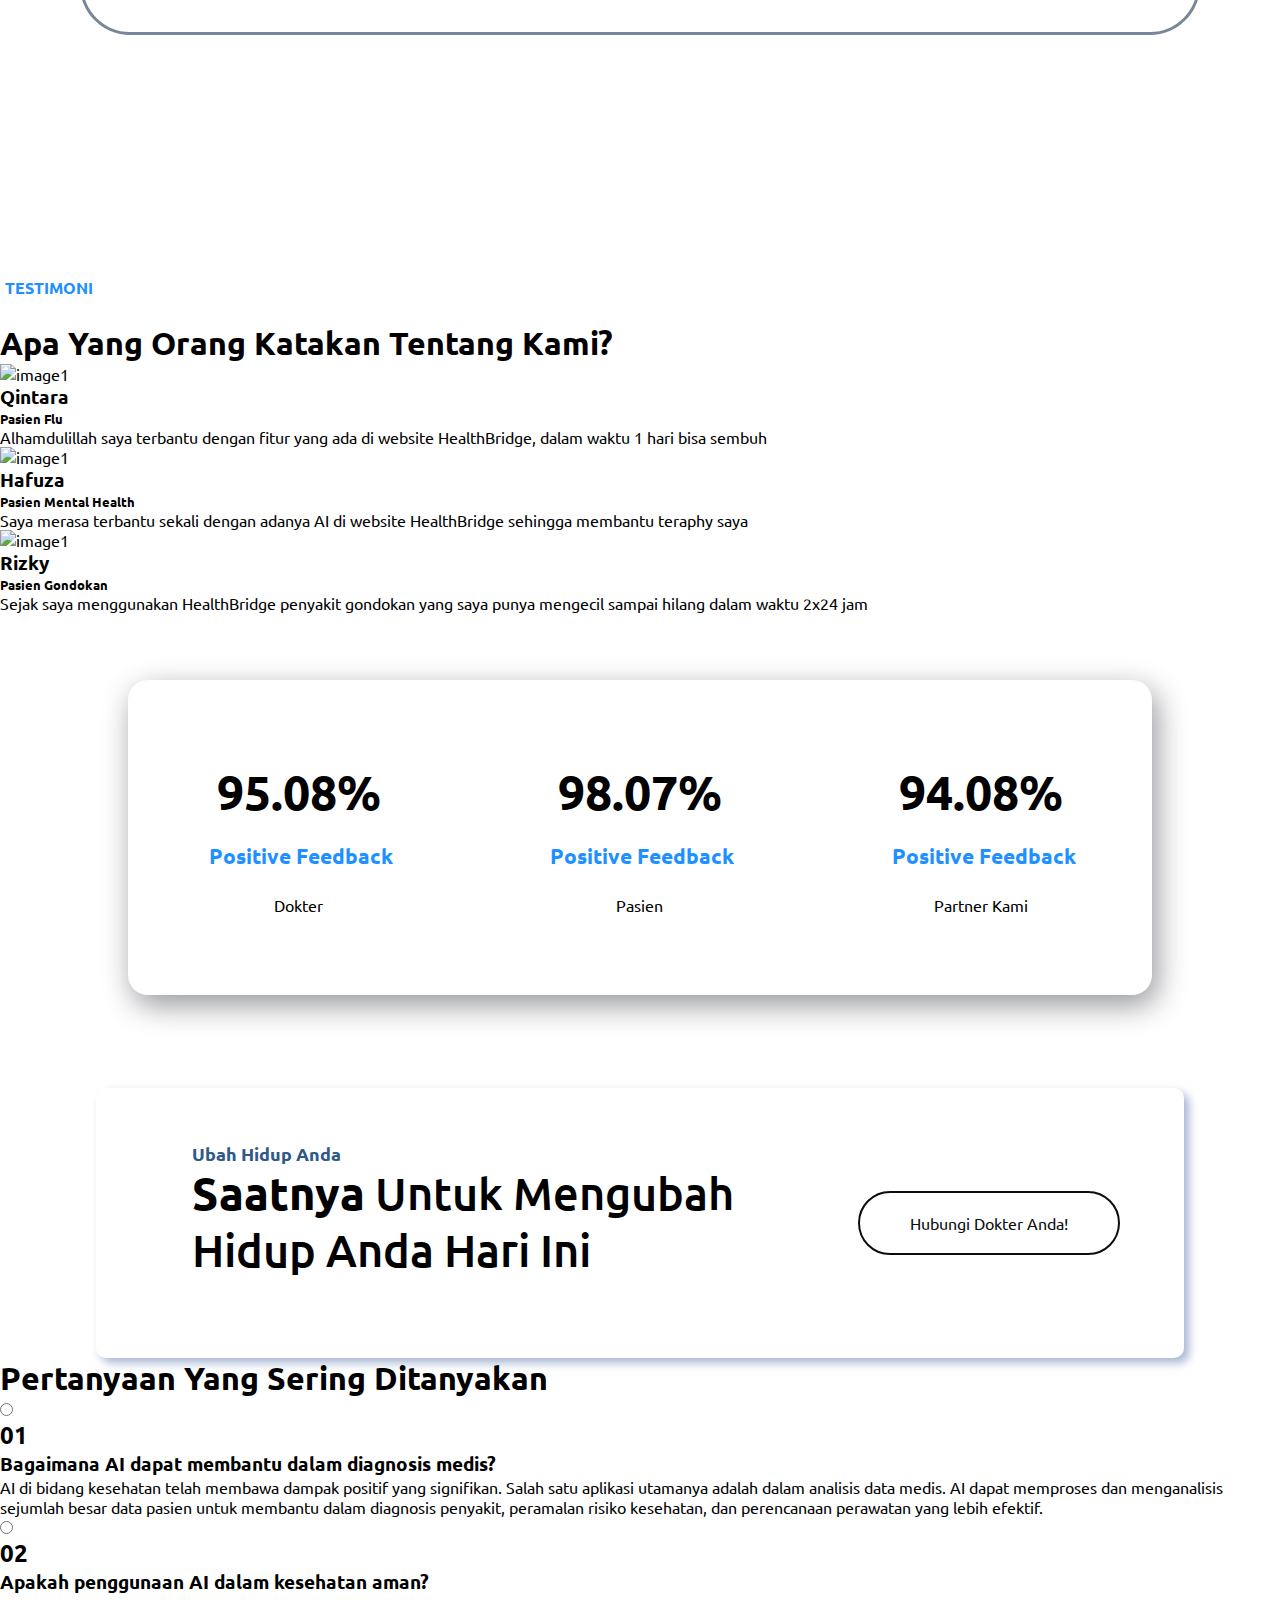
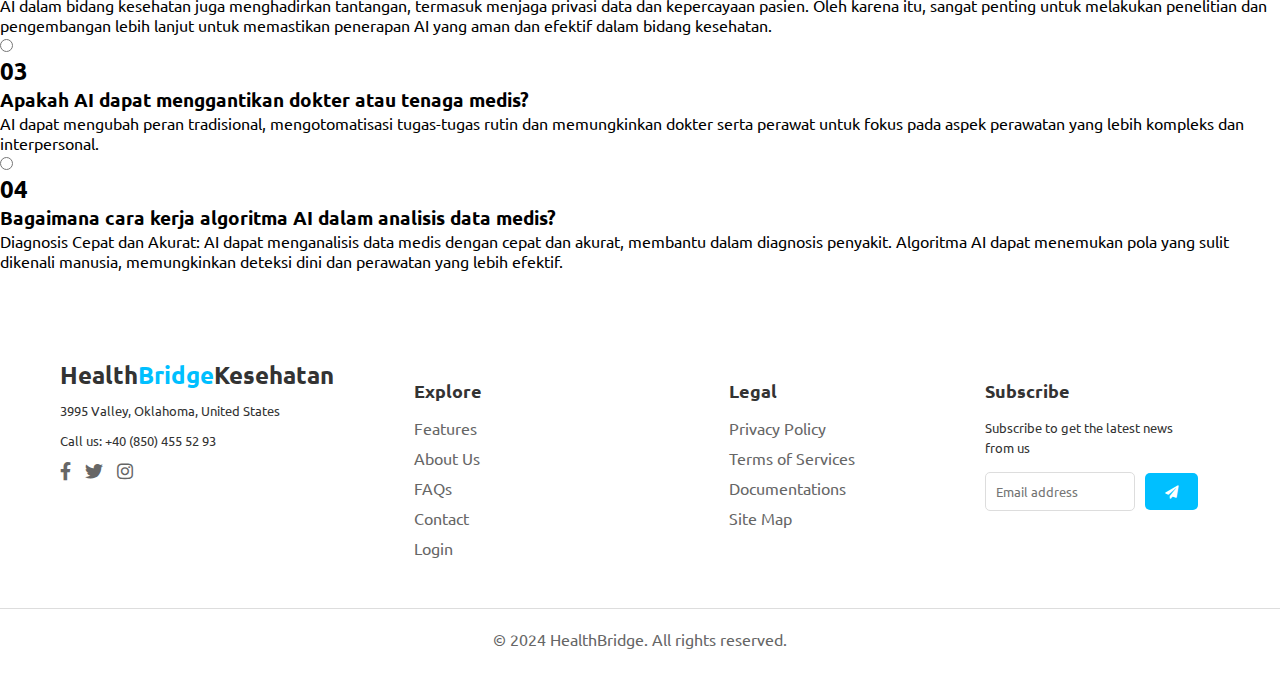
==== commit 62c87f9e: "Merge pull request #29 from athallahmgq/main" ====
--- a/index.html
+++ b/index.html
@@ -3,7 +3,7 @@
   <head>
     <meta charset="UTF-8" />
     <meta name="viewport" content="width=device-width, initial-scale=1.0" />
-    <title>SasakKesehatan</title>
+    <title>HealthBridge</title>
     <link rel="stylesheet" href="Style/style.css" />
     <link rel="stylesheet" href="Style/card.css" />
     <link rel="stylesheet" href="Style/about.css" />
@@ -26,7 +26,7 @@
     <header>
       <nav class="navbar">
         <div class="logo">
-          <a href="index.html">Sasak<span>K</span>esehatan</a>
+          <a href="index.html">Health<span>B</span>ridge</a>
         </div>
 
         <div class="menu">
@@ -434,7 +434,7 @@
             dengan pendekatan yang modern dan terpercaya.
           </p>
           <p>
-            SasakKesehatan, kami percaya bahwa kesehatan adalah aset paling
+            HealthBridge, kami percaya bahwa kesehatan adalah aset paling
             berharga, dan kami berkomitmen untuk memberikan pelayanan yang
             komprehensif, berkualitas tinggi, dan berfokus pada pasien.
           </p>
@@ -464,7 +464,7 @@
             <h5>Pasien Flu</h5>
             <p>
               Alhamdulillah saya terbantu dengan fitur yang ada di website
-              SasakKesehatan, dalam waktu 1 hari bisa sembuh
+              HealthBridge, dalam waktu 1 hari bisa sembuh
             </p>
           </div>
         </div>
@@ -478,7 +478,7 @@
             <h5>Pasien Mental Health</h5>
             <p>
               Saya merasa terbantu sekali dengan adanya AI di website
-              SasakKesehatan sehingga membantu teraphy saya
+              HealthBridge sehingga membantu teraphy saya
             </p>
           </div>
         </div>
@@ -491,7 +491,7 @@
             <h3>Rizky</h3>
             <h5>Pasien Gondokan</h5>
             <p>
-              Sejak saya menggunakan SasakKesehatan penyakit gondokan yang saya
+              Sejak saya menggunakan HealthBridge penyakit gondokan yang saya
               punya mengecil sampai hilang dalam waktu 2x24 jam
             </p>
           </div>
@@ -625,7 +625,7 @@
     <footer>
       <div class="footer-container">
         <div class="footer-left">
-          <h2>Sasak<span class="highlight">K</span>esehatan</h2>
+          <h2>Health<span class="highlight">Bridge</span>Kesehatan</h2>
           <p>3995 Valley, Oklahoma, United States</p>
           <p>Call us: +40 (850) 455 52 93</p>
           <div class="social-icons">
@@ -667,7 +667,7 @@
       </div>
 
       <div class="footer-bottom">
-        <p>&copy; 2024 SasakKesehatan. All rights reserved.</p>
+        <p>&copy; 2024 HealthBridge. All rights reserved.</p>
       </div>
     </footer>
 
